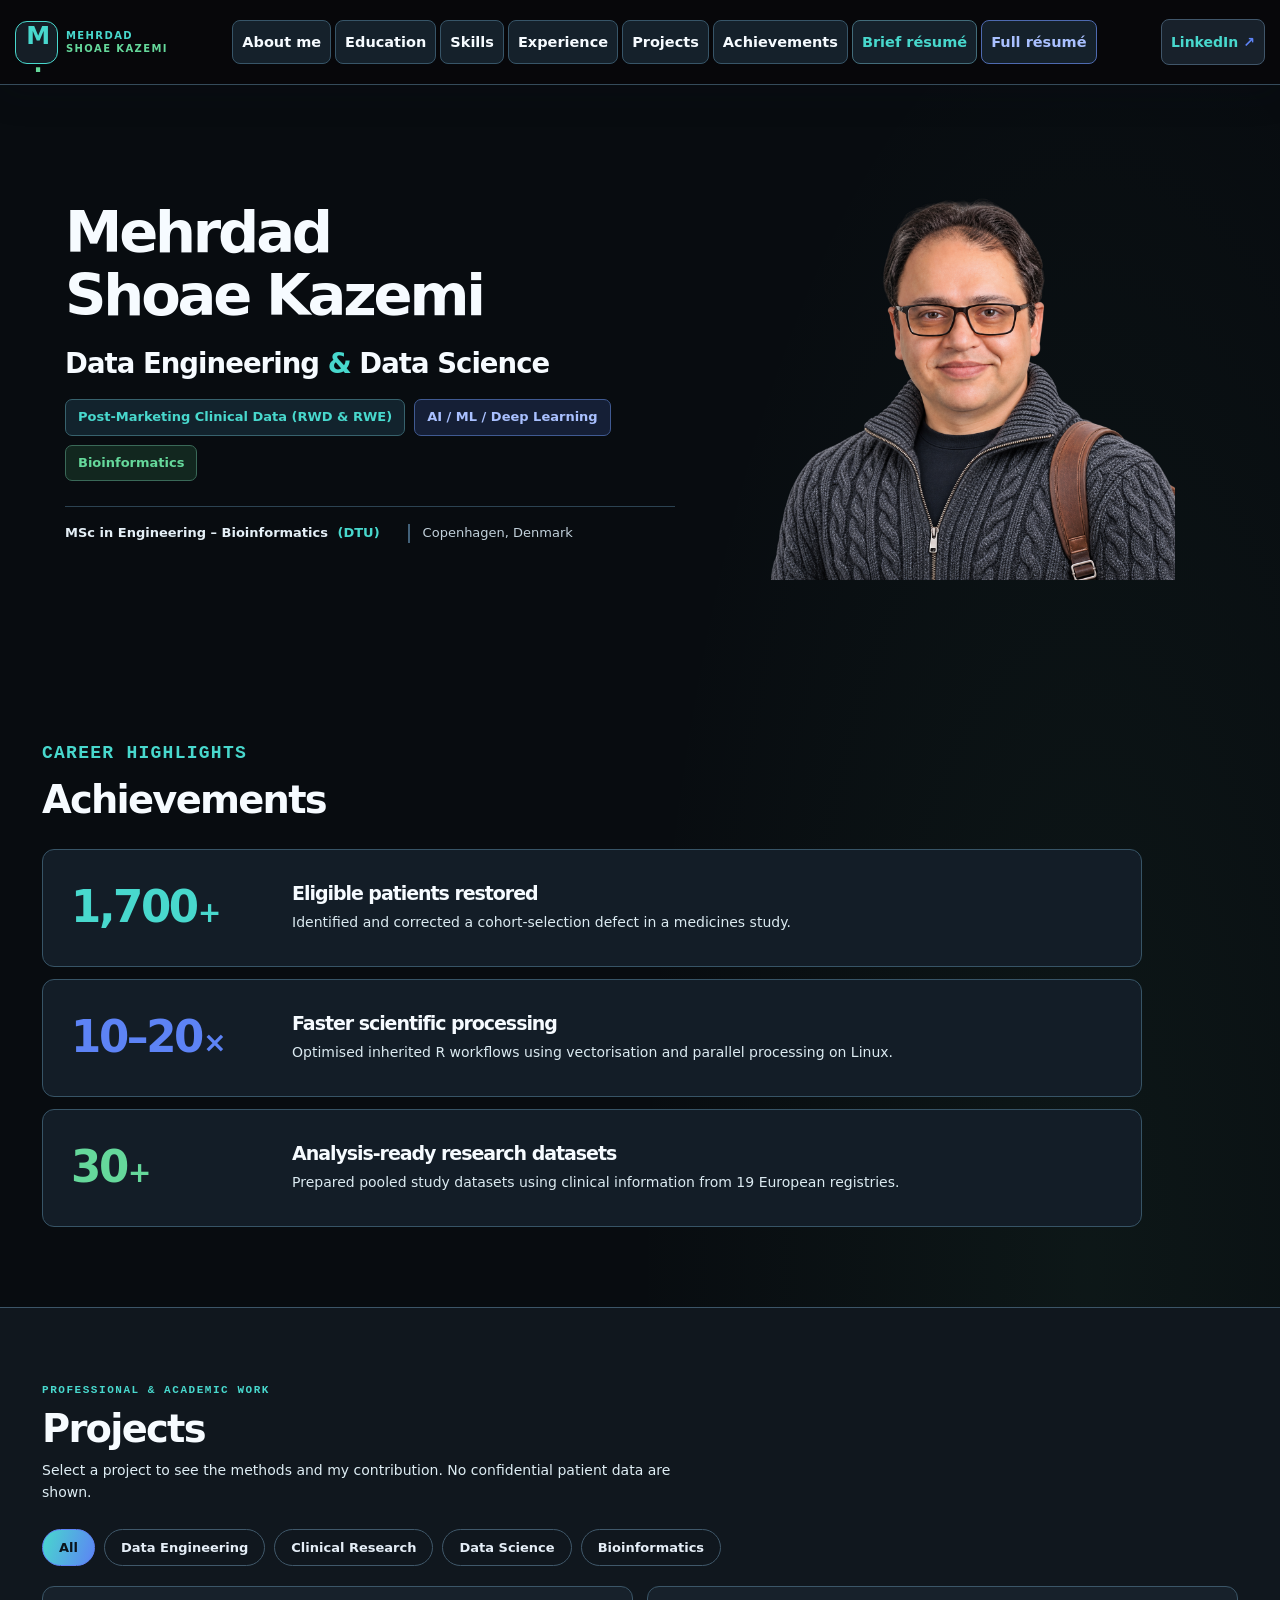
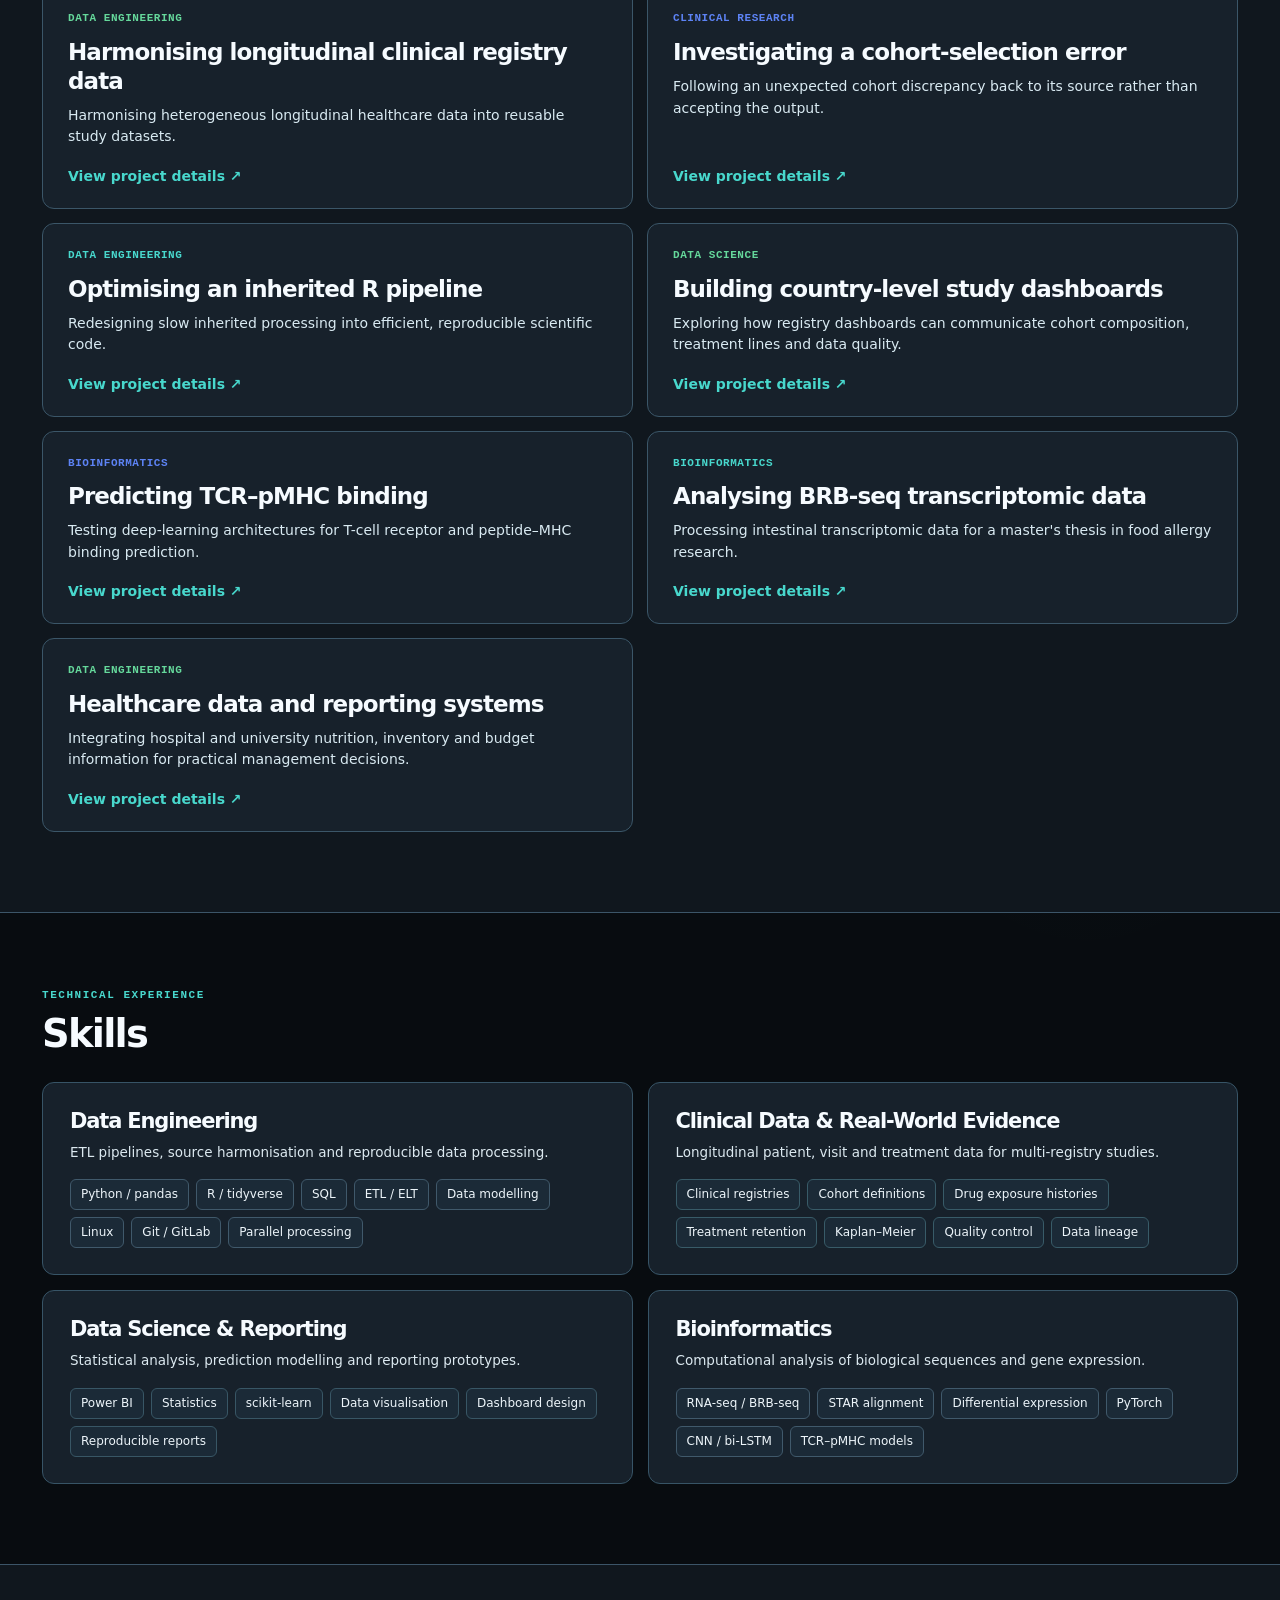
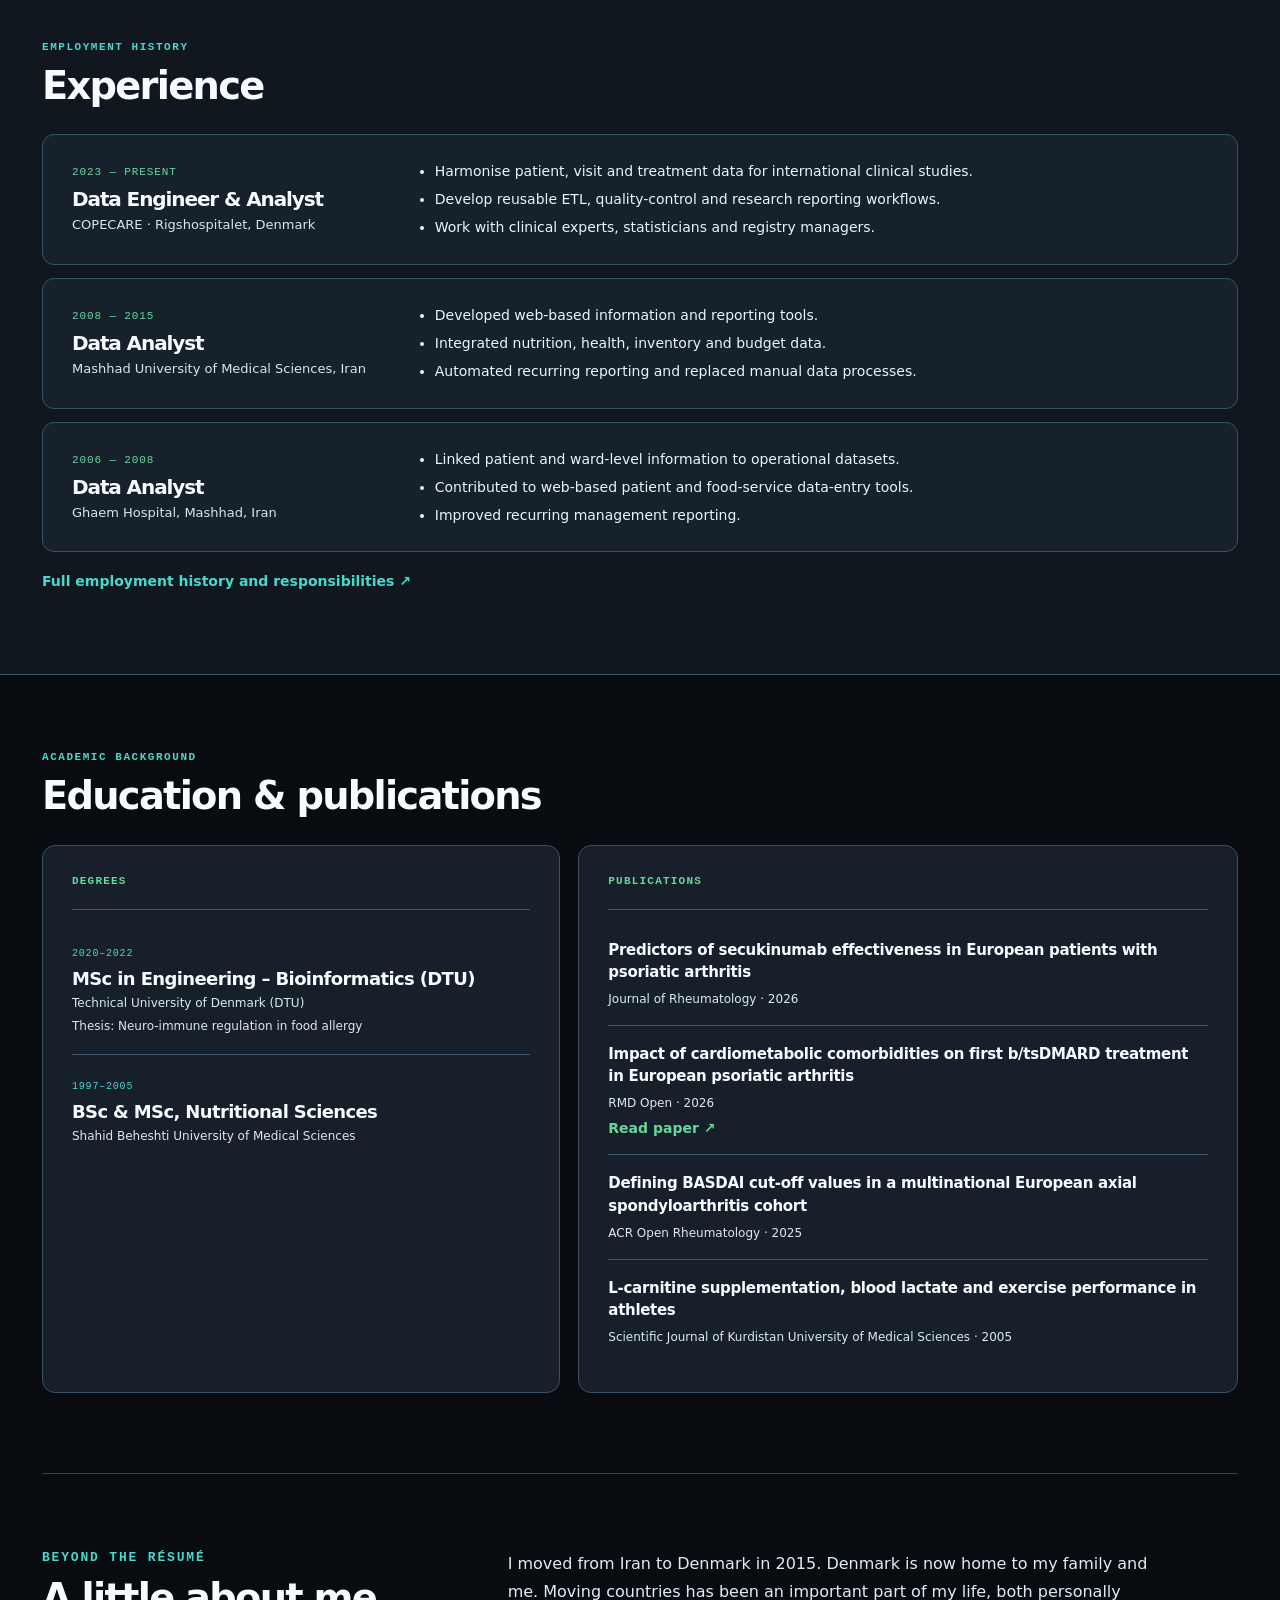
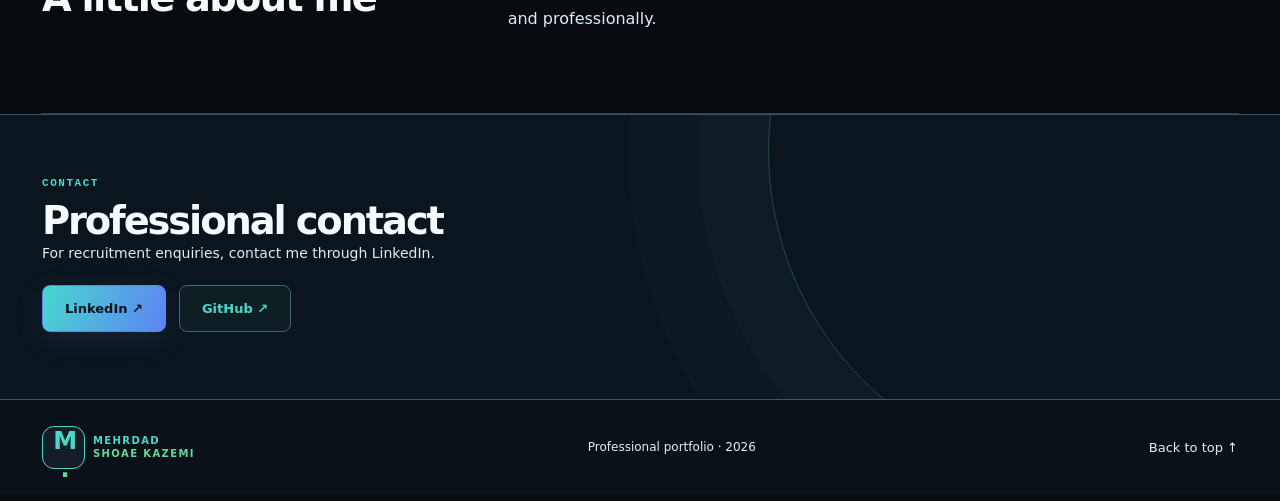
==== index.html @ 75013c73 "Force-remove legacy Denmark watermark and remaining hero background haze" ====
<!doctype html>
<html lang="en">
<head>
  <meta charset="utf-8">
  <meta name="viewport" content="width=device-width, initial-scale=1">
  <meta name="theme-color" content="#09070d">
  <meta name="description" content="Mehrdad Shoae Kazemi — Data Engineering, Data Science, Post-Marketing RWE Data Management, and AI/ML/Deep Learning. Experience, skills, and projects.">
  <meta property="og:type" content="website">
  <meta property="og:title" content="Mehrdad Shoae Kazemi | Data Engineering, Data Science & Clinical RWE">
  <meta property="og:description" content="Professional portfolio: work experience, technical skills, projects, research and publications.">
  <meta property="og:url" content="https://mehrdadsk.github.io/portfolio/">
  <meta property="og:image" content="https://mehrdadsk.github.io/portfolio/social-card.svg">
  <link rel="icon" type="image/svg+xml" href="./favicon.svg">
  <link rel="canonical" href="https://mehrdadsk.github.io/portfolio/">
  <link rel="stylesheet" href="./styles.css">
  <link rel="stylesheet" href="./hero.css">
  <link rel="stylesheet" href="./palette.css">
  <link rel="stylesheet" href="./hero-fit.css">
  <link rel="stylesheet" href="./noir-gold-orange-purple.css">
  <link rel="stylesheet" href="./recruiter-layout.css">
  <link rel="stylesheet" href="./portrait-no-frame.css?v=3">
  <!-- flag-removal-guard: override any legacy cached flag/map styles and remove hero haze. -->
  <style>
    body.recruiter-home .denmark-flag-strip,
    body.recruiter-home .flag-wave-canvas,
    body.recruiter-home .recruiter-hero .hero-grid-haze,
    body.recruiter-home .recruiter-hero .hero-copy::before,
    body.recruiter-home .recruiter-hero .hero-copy::after {
      display: none !important;
      content: none !important;
      background: none !important;
      opacity: 0 !important;
    }
    body.recruiter-home .recruiter-hero .hero-copy,
    body.recruiter-home .recruiter-hero {
      background-image: none !important;
    }
  </style>
  <title>Mehrdad Shoae Kazemi — Data Engineer & Analyst</title>
  <script src="./content.js" defer></script>
  <script src="./app.js" defer></script>
  <script src="./hero.js" defer></script>
</head>
<body class="recruiter-home">
  <a class="skip-link" href="#main">Skip to content</a>
  <div class="site-shell">
    <header class="site-header" id="top">
      <div class="header-inner">
        <a class="brand" href="#top" aria-label="Mehrdad Shoae Kazemi, home"><span class="brand-symbol" aria-hidden="true">M<span class="brand-dot">.</span></span><span class="brand-caption">MEHRDAD <span>SHOAE KAZEMI</span></span></a>
        <nav class="desktop-nav" aria-label="Main navigation">
          <a href="#about-me">About me</a><a href="#research">Education</a><a href="#expertise">Skills</a><a href="#journey">Experience</a><a href="#work">Projects</a><a href="#results">Achievements</a><a href="./cv.html">Brief résumé</a><a href="./full-resume.html">Full résumé</a>
        </nav>
        <div class="header-actions">
          <a href="https://www.linkedin.com/in/mehrdadshoaekazemi/" class="header-contact" target="_blank" rel="noopener noreferrer">LinkedIn <span aria-hidden="true">↗</span></a>
          <button class="menu-toggle icon-button" type="button" aria-expanded="false" aria-controls="mobile-menu" aria-label="Open menu"><span aria-hidden="true">☰</span></button>
        </div>
      </div>
      <nav class="mobile-nav" id="mobile-menu" hidden aria-label="Mobile navigation">
        <a href="#about-me">About me</a><a href="#research">Education</a><a href="#expertise">Skills</a><a href="#journey">Experience</a><a href="#work">Projects</a><a href="#results">Achievements</a><a href="./cv.html">Brief résumé</a><a href="./full-resume.html">Full résumé</a><a href="#contact">Contact</a>
      </nav>
    </header>

    <main id="main">
      <section class="hero section-shell hero-v2 recruiter-hero" aria-labelledby="hero-title">
        <div class="hero-copy">
          <h1 id="hero-title" class="recruiter-name">Mehrdad<br>Shoae Kazemi</h1>
          <div class="hero-profile-details hero-profile-compact">
            <p class="hero-primary-field">Data Engineering <span>&amp;</span> Data Science</p>
            <ul class="hero-focus-list" aria-label="Specialisations">
              <li>Post-Marketing Clinical Data (RWD &amp; RWE)</li>
              <li>AI / ML / Deep Learning</li>
              <li>Bioinformatics</li>
            </ul>
            <div class="hero-quick-facts">
              <p class="hero-degree">MSc in Engineering – Bioinformatics <span>(DTU)</span></p>
              <p class="hero-residence-compact">Copenhagen, Denmark</p>
            </div>
          </div>
        </div>
        <div class="hero-portrait-stage recruiter-portrait-stage" id="portrait-stage">
          <div class="portrait-display frameless-portrait" id="portrait-card">
            <img class="portrait-photo frameless-photo" id="profile-photo" src="./p2.png?rev=9fb8b7f72b2a" alt="Portrait of Mehrdad Shoae Kazemi" fetchpriority="high" decoding="async">
          </div>
        </div>
      </section>

      <section class="section-shell section-padding impact-section recruiter-results" id="results" aria-labelledby="results-title">
        <div class="section-heading">
          <div><div class="section-kicker">CAREER HIGHLIGHTS</div><h2 id="results-title">Achievements</h2></div>
        </div>
        <div class="result-list" id="impact-grid" aria-label="Selected professional achievements"></div>
      </section>

      <section class="work-zone section-padding" id="work" aria-labelledby="work-title"><div class="section-shell">
        <div class="section-heading"><div><div class="section-kicker">PROFESSIONAL & ACADEMIC WORK</div><h2 id="work-title">Projects</h2><p>Select a project to see the methods and my contribution. No confidential patient data are shown.</p></div></div>
        <div class="filters" id="project-filters" aria-label="Filter projects"></div>
        <div class="project-grid recruiter-project-grid" id="project-grid"></div>
      </div></section>

      <section class="section-shell section-padding" id="expertise" aria-labelledby="expertise-title">
        <div class="section-heading"><div><div class="section-kicker">TECHNICAL EXPERIENCE</div><h2 id="expertise-title">Skills</h2></div></div>
        <div class="recruiter-skills-grid" id="skill-cards" aria-label="Skills by field"></div>
      </section>

      <section class="journey-zone section-padding" id="journey" aria-labelledby="journey-title"><div class="section-shell">
        <div class="section-heading"><div><div class="section-kicker">EMPLOYMENT HISTORY</div><h2 id="journey-title">Experience</h2></div></div>
        <div class="recruiter-timeline" id="career-list"></div>
        <p class="recruiter-more"><a class="text-link" href="./full-resume.html">Full employment history and responsibilities ↗</a></p>
      </div></section>

      <section class="section-shell section-padding research-zone" id="research" aria-labelledby="research-title">
        <div class="section-heading"><div><div class="section-kicker">ACADEMIC BACKGROUND</div><h2 id="research-title">Education & publications</h2></div></div>
        <div class="research-layout"><div class="education-panel" id="education-panel"></div><div class="publications-panel"><div class="mini-heading">PUBLICATIONS</div><div id="publication-list"></div></div></div>
      </section>

      <section class="section-shell section-padding recruiter-about" id="about-me" aria-labelledby="about-me-title">
        <div class="recruiter-about-grid">
          <div>
            <div class="section-kicker">BEYOND THE RÉSUMÉ</div>
            <h2 id="about-me-title">A little about me</h2>
          </div>
          <div class="recruiter-about-copy">
            <p id="personal-story">I moved from Iran to Denmark in 2015. Denmark is now home to my family and me. Moving countries has been an important part of my life, both personally and professionally.</p>
          </div>
        </div>
      </section>

      <section class="contact-zone recruiter-contact" id="contact" aria-labelledby="contact-title"><div class="section-shell contact-inner">
        <div class="section-kicker">CONTACT</div>
        <h2 id="contact-title">Professional contact</h2>
        <p>For recruitment enquiries, contact me through LinkedIn.</p>
        <div class="contact-buttons" id="contact-links"></div>
      </div></section>
    </main>

    <footer class="site-footer"><div class="section-shell footer-inner">
      <a class="brand" href="#top"><span class="brand-symbol">M<span class="brand-dot">.</span></span><span class="brand-caption">MEHRDAD <span>SHOAE KAZEMI</span></span></a>
      <p>Professional portfolio · <span id="updated-year"></span></p>
      <div class="footer-links"><a href="#top">Back to top ↑</a></div>
    </div></footer>
  </div>
  <dialog id="project-dialog" class="project-dialog" aria-label="Project details"><div class="dialog-inner"><button type="button" class="dialog-close icon-button" aria-label="Close project details">×</button><div id="dialog-content"></div></div></dialog>
  <noscript><div class="no-script">Enable JavaScript to see projects, skills, career history and publications.</div></noscript>
</body>
</html>
---- styles.css ----
:root{color-scheme:dark;--bg:#090f1b;--bg2:#0e1624;--bg3:#111b29;--panel:#111c2a;--panel2:#142234;--fg:#eaf0ed;--text:#b8c6cb;--muted:#8795a2;--border:#263544;--accent:#a8ffca;--accent2:#b5b9ff;--accent-dark:#071b15;--shadow:0 20px 70px rgba(0,0,0,.27);--header-bg:rgba(9,15,27,.86)}
:root[data-theme="light"]{color-scheme:light;--bg:#f4f6f3;--bg2:#eef1ed;--bg3:#e9efeb;--panel:#fff;--panel2:#f2f6f1;--fg:#17272b;--text:#42545b;--muted:#687b83;--border:#d4dfd9;--accent:#0b8460;--accent2:#626cba;--accent-dark:#fff;--shadow:0 14px 40px rgba(30,59,55,.08);--header-bg:rgba(244,246,243,.91)}
*{box-sizing:border-box}html{scroll-behavior:smooth;scroll-padding-top:95px}body{margin:0;background:var(--bg);color:var(--fg);font-family:Inter,ui-sans-serif,system-ui,-apple-system,BlinkMacSystemFont,"Segoe UI",sans-serif;-webkit-font-smoothing:antialiased}body.dialog-open{overflow:hidden}a{color:inherit;text-decoration:none}button{font:inherit}button,a{-webkit-tap-highlight-color:transparent}button:focus-visible,a:focus-visible,[role="tab"]:focus-visible{outline:2px solid var(--accent);outline-offset:4px}::selection{background:var(--accent);color:var(--accent-dark)}p{line-height:1.7}h1,h2,h3,p{margin-top:0}h1,h2,h3{letter-spacing:-.055em}em{font-style:normal;color:var(--accent)}.section-shell{width:min(1200px,calc(100% - 84px));margin-inline:auto}.section-padding{padding-top:116px;padding-bottom:118px}.skip-link{position:fixed;left:12px;top:-80px;z-index:300;background:var(--accent);padding:12px;color:var(--accent-dark)}.skip-link:focus{top:12px}.site-header{height:78px;position:sticky;top:0;background:var(--header-bg);border-bottom:1px solid var(--border);backdrop-filter:blur(20px);z-index:90}.header-inner{height:100%;width:min(1370px,calc(100% - 84px));display:flex;align-items:center;justify-content:space-between;gap:20px;margin:auto}.brand{display:inline-flex;gap:13px;align-items:center;flex-shrink:0}.brand-symbol{display:grid;place-items:center;width:43px;height:43px;border:1px solid var(--accent);border-radius:12px;font-size:24px;font-weight:800;letter-spacing:-.14em}.brand-dot{color:var(--accent)}.brand-caption{font-size:10px;letter-spacing:.14em;font-weight:800;line-height:1.35}.brand-caption span{display:block;color:var(--muted)}.desktop-nav,.header-actions{display:flex;align-items:center;gap:28px}.desktop-nav a,.header-contact{font-size:12px;font-weight:650;color:var(--text);transition:color .2s}.desktop-nav a:hover,.header-contact:hover,.footer-links a:hover{color:var(--accent)}.header-actions{gap:17px}.header-contact{border:1px solid var(--border);padding:12px 16px;border-radius:6px;color:var(--fg)}.header-contact span{color:var(--accent);margin-left:5px}.icon-button{display:grid;place-items:center;cursor:pointer;border:1px solid var(--border);background:transparent;color:var(--fg);width:36px;height:36px;border-radius:7px}.theme-icon{font-size:20px;line-height:1}.menu-toggle{display:none}.mobile-nav{display:none}.hero{min-height:645px;display:grid;grid-template-columns:1.05fr .95fr;align-items:center;gap:40px;position:relative;padding-top:70px;padding-bottom:90px}.hero-aura{position:absolute;z-index:-1;left:32%;top:6%;width:520px;height:520px;background:radial-gradient(circle,rgba(69,164,137,.09),transparent 67%);pointer-events:none}.hero-copy{padding-top:12px}.eyebrow,.hero-mini,.section-kicker,.mini-heading,.tiny-label,.work-index{font-family:ui-monospace,SFMono-Regular,Consolas,monospace;letter-spacing:.11em;font-size:11px;font-weight:700}.eyebrow{display:inline-flex;align-items:center;gap:9px;color:var(--accent);border:1px solid rgba(130,207,166,.25);padding:8px 13px;border-radius:30px;background:rgba(100,188,150,.065)}.live-dot,.status-dot{width:7px;height:7px;border-radius:50%;display:inline-block;background:var(--accent);box-shadow:0 0 0 4px rgba(100,255,182,.1)}.hero-mini{margin-top:29px;color:var(--muted)}.hero-mini span{color:var(--accent);padding:0 8px}.hero h1{font-size:clamp(52px,5.4vw,85px);line-height:1.055;max-width:760px;margin:18px 0 22px;font-weight:740}.accent-mark{border-bottom:4px solid var(--accent);white-space:nowrap}.hero-lede{font-size:17px;color:var(--text);max-width:555px;line-height:1.85}.hero-buttons,.contact-buttons{display:flex;flex-wrap:wrap;gap:13px;margin-top:30px}.button{display:inline-flex;align-items:center;justify-content:center;gap:17px;font-size:13px;font-weight:800;border-radius:8px;padding:15px 22px;border:1px solid var(--border);transition:transform .2s,background .2s,color .2s;cursor:pointer}.button:hover{transform:translateY(-3px)}.button-primary{background:var(--accent);border-color:var(--accent);color:var(--accent-dark)}.button-ghost{background:transparent;color:var(--fg)}.button-ghost:hover{border-color:var(--accent)}.hero-footnote{display:flex;gap:9px;align-items:center;color:var(--muted);font-size:12px;margin-top:37px}.location-pin{color:var(--accent);font-size:20px}.hero-divider{height:4px;width:4px;border-radius:50%;background:var(--muted);margin:0 6px}.hero-visual{position:relative;min-height:500px;display:grid;place-items:center;isolation:isolate}.hero-visual:after{content:"";position:absolute;inset:14% 3%;background:radial-gradient(circle,rgba(140,229,189,.1),transparent 64%);filter:blur(16px);z-index:-1}#hero-canvas{position:absolute;inset:0;width:100%;height:100%;z-index:-2;opacity:.7}.visual-frame{width:min(440px,100%);height:440px;border:1px solid rgba(161,206,194,.23);background:linear-gradient(146deg,rgba(25,40,58,.86),rgba(10,19,31,.68));box-shadow:var(--shadow);border-radius:18px;padding:19px;position:relative;overflow:hidden}.visual-frame:before{content:"";position:absolute;inset:0;background-image:radial-gradient(rgba(150,193,184,.25) .85px,transparent .85px);background-size:24px 24px;opacity:.16;pointer-events:none}.visual-topline,.visual-bottom{position:relative;z-index:1;display:flex;align-items:center;justify-content:space-between;font-size:10px;letter-spacing:.13em;font-family:monospace;color:#a0b3bf}.faux-indicators{color:#8794a4;font-size:8px;letter-spacing:.3em}.visual-center{height:320px;position:relative;display:grid;place-items:center}.orbit{position:absolute;border:1px dashed rgba(161,230,205,.27);border-radius:50%;animation:spin 70s linear infinite}.orbit-outer{width:285px;height:285px}.orbit-inner{width:205px;height:205px;animation-direction:reverse;border-style:solid;border-color:rgba(166,192,255,.14)}.central-orb{position:relative;width:122px;height:122px;border-radius:50%;display:grid;place-items:center;background:radial-gradient(circle at 30% 25%,#2b665b,#153a3c 63%,#0a252b);border:1px solid rgba(170,255,209,.5);box-shadow:0 0 35px rgba(117,255,186,.13),inset 0 0 22px rgba(126,247,199,.13)}.orb-ring{position:absolute;inset:-12px;border-radius:50%;border:1px solid rgba(161,243,193,.3)}.orb-glyph{color:#c3ffe1;font-size:57px;font-weight:800;letter-spacing:-.14em}.orb-core{width:9px;height:9px;border-radius:50%;position:absolute;right:13px;top:19px;background:#c3ffe1}.node{position:absolute;display:grid;place-items:center;font-family:monospace;font-size:10px;color:#d3ffe7;width:38px;height:38px;border:1px solid #659989;border-radius:11px;background:#1b3c40;box-shadow:0 0 18px rgba(105,238,182,.14)}.node-one{top:32px;left:115px}.node-two{top:97px;right:42px}.node-three{bottom:38px;right:110px}.node-four{bottom:99px;left:38px}.orbit-label{position:absolute;color:#99b2af;font:10px monospace;letter-spacing:.12em}.label-a{top:55px;right:50px}.label-b{bottom:65px;left:49px}.label-c{bottom:25px;right:91px}.visual-bottom{border-top:1px solid rgba(170,210,203,.17);padding-top:15px;gap:10px}.visual-bottom>div{display:flex;flex-direction:column;gap:5px}.visual-bottom strong{font-size:12px;font-weight:600;color:#daf8e7;letter-spacing:0}.status-dot{width:6px;height:6px;margin-right:6px;vertical-align:middle}.visual-code{color:#9be3c1}.floating-note{position:absolute;display:flex;gap:10px;align-items:center;border:1px solid rgba(179,210,207,.2);border-radius:12px;background:#172638;color:#f2f7f7;box-shadow:0 15px 40px rgba(0,0,0,.2);padding:13px 17px;font-size:12px;font-weight:720;line-height:1.3;z-index:4}.floating-note small{font-size:10px;font-weight:450;color:#a7b9be}.top-note{top:47px;right:-10px}.bottom-note{bottom:35px;left:-20px}.note-icon,.note-spark{display:grid;place-items:center;width:34px;height:34px;background:rgba(137,242,185,.12);color:#a8ffca;border-radius:8px;font-size:22px}.visual-disclaimer{position:absolute;bottom:0;right:24px;font-size:10px;color:var(--muted)}.trust-strip{border-top:1px solid var(--border);border-bottom:1px solid var(--border);background:var(--bg2)}.trust-inner{display:flex;justify-content:space-between;gap:20px;align-items:center;padding:22px 0}.trust-inner>span{color:var(--muted);font:10px monospace;letter-spacing:.13em;white-space:nowrap}.trust-items{display:flex;flex-wrap:wrap;justify-content:flex-end;gap:22px;align-items:center;font-size:11px;font-weight:800;letter-spacing:.055em}.trust-items b{color:var(--accent);font-weight:400}.section-heading{display:flex;justify-content:space-between;gap:35px;align-items:flex-end;margin-bottom:43px}.section-heading.two-col{display:grid;grid-template-columns:1.15fr .75fr;align-items:end;gap:70px}.section-kicker{color:var(--text);margin-bottom:18px}.section-kicker span{color:var(--accent)}.section-heading h2,.contact-inner h2{font-size:clamp(39px,4.35vw,62px);line-height:1.14;letter-spacing:-.055em;margin:0}.section-heading p{max-width:515px;margin:15px 0 0;color:var(--text);font-size:15px;line-height:1.8}.section-intro{color:var(--text);font-size:16px;line-height:1.8}.section-intro p{margin:0 0 18px}.text-link{font-weight:800;font-size:13px;color:var(--accent)}.text-link span{margin-left:9px}.impact-grid{display:grid;grid-template-columns:repeat(4,1fr);gap:14px}.impact-card{border:1px solid var(--border);background:var(--panel);border-radius:12px;min-height:186px;padding:24px 23px;position:relative;transition:transform .25s,border-color .25s}.impact-card:hover{transform:translateY(-5px);border-color:var(--accent)}.impact-card .stat-label{font-size:10px;letter-spacing:.12em;color:var(--muted);font-family:monospace}.impact-card .stat-number{font-size:clamp(36px,3.5vw,50px);letter-spacing:-.07em;margin:19px 0 6px;font-weight:760}.impact-card .stat-number span{color:var(--accent)}.impact-card .stat-text{font-size:12px;color:var(--text);line-height:1.6}.impact-card .stat-icon{position:absolute;right:18px;top:20px;color:var(--accent);opacity:.7}.manifesto-panel{border:1px solid var(--border);border-radius:14px;margin-top:16px;padding:31px 35px;display:flex;gap:25px;align-items:center;background:linear-gradient(90deg,var(--panel),var(--bg2))}.manifesto-icon{width:70px;height:70px;border-radius:50%;border:1px solid var(--accent);color:var(--accent);display:grid;place-items:center;font-size:32px;flex-shrink:0}.manifesto-panel p{font-size:19px;line-height:1.5;margin:0;flex:1;font-weight:560}.manifesto-caption{font:10px monospace;color:var(--muted);letter-spacing:.1em}.work-zone{background:var(--bg2);border-top:1px solid var(--border);border-bottom:1px solid var(--border)}.work-index{align-self:flex-end;color:var(--muted);white-space:nowrap}.work-index span{font-size:27px;color:var(--accent);margin-left:12px}.filters{display:flex;flex-wrap:wrap;gap:9px;margin:18px 0 25px}.filter-button{padding:10px 16px;border-radius:30px;background:transparent;border:1px solid var(--border);color:var(--text);font-size:12px;cursor:pointer;font-weight:700;transition:all .2s}.filter-button[aria-pressed="true"],.filter-button:hover{background:var(--accent);color:var(--accent-dark);border-color:var(--accent)}.project-grid{display:grid;grid-template-columns:repeat(3,1fr);gap:17px}.project-card{border:1px solid var(--border);background:var(--panel);padding:0;border-radius:13px;text-align:left;color:var(--fg);cursor:pointer;overflow:hidden;display:flex;flex-direction:column;min-height:400px;transition:transform .25s,border-color .25s,box-shadow .25s}.project-card:hover{transform:translateY(-6px);border-color:var(--accent);box-shadow:var(--shadow)}.project-art{height:173px;position:relative;overflow:hidden;display:grid;place-items:center;background:#0f2630;border-bottom:1px solid var(--border)}.project-art:after{content:"";position:absolute;inset:0;background-image:linear-gradient(rgba(201,255,233,.05) 1px,transparent 1px),linear-gradient(90deg,rgba(201,255,233,.05) 1px,transparent 1px);background-size:24px 24px;mask-image:linear-gradient(to bottom,black,transparent)}.project-art.art-violet{background:radial-gradient(circle at 60% 30%,#31305b,#131a2c 76%)}.project-art.art-blue{background:radial-gradient(circle at 55% 35%,#164e63,#102231 76%)}.project-art.art-green{background:radial-gradient(circle at 55% 35%,#1b564d,#0e282b 76%)}.project-art.art-amber{background:radial-gradient(circle at 55% 35%,#574432,#25202a 76%)}.art-shape{position:relative;z-index:1;display:grid;place-items:center;width:119px;height:119px;border-radius:25px;border:1px solid rgba(208,249,232,.26);transform:rotate(-9deg);box-shadow:0 20px 30px rgba(0,0,0,.17),inset 0 0 28px rgba(255,255,255,.05);color:#c0ffe1;font-size:60px;font-family:monospace;font-weight:700;letter-spacing:-.09em}.art-shape span{transform:rotate(9deg)}.art-badge{position:absolute;right:16px;top:16px;color:#e1eaff;font:10px monospace;letter-spacing:.08em;z-index:2;padding:7px 9px;background:rgba(0,0,0,.23);border:1px solid rgba(220,240,232,.17);border-radius:5px}.project-body{padding:24px;display:flex;flex-direction:column;flex:1}.project-meta{font:10px monospace;letter-spacing:.12em;color:var(--accent);margin-bottom:16px}.project-title{font-size:22px;line-height:1.24;font-weight:760;letter-spacing:-.04em;margin-bottom:12px}.project-blurb{font-size:13px;color:var(--text);line-height:1.65;margin-bottom:19px;flex:1}.project-footer{display:flex;justify-content:space-between;gap:12px;align-items:center;border-top:1px solid var(--border);padding-top:16px}.project-result{color:var(--fg);font-size:11px;font-weight:760}.project-arrow{color:var(--accent);font-size:18px}.work-note{color:var(--muted);font-size:12px;margin:21px 0 0}.work-note span{color:var(--accent);margin-right:5px}.skills-explorer{display:grid;grid-template-columns:310px 1fr;border:1px solid var(--border);border-radius:16px;overflow:hidden;background:var(--panel);min-height:370px}.skills-list{border-right:1px solid var(--border);padding:20px;background:var(--bg2);display:flex;flex-direction:column;gap:9px}.skill-tab{display:flex;gap:13px;align-items:center;width:100%;text-align:left;border:1px solid transparent;color:var(--text);background:transparent;padding:17px 14px;border-radius:10px;cursor:pointer;font-size:14px;font-weight:760;transition:all .2s}.skill-tab>span{display:grid;place-items:center;width:36px;height:36px;font-size:20px;background:var(--panel);border:1px solid var(--border);border-radius:9px}.skill-tab[aria-selected="true"]{background:var(--panel);border-color:var(--border);color:var(--fg)}.skill-tab[aria-selected="true"]>span{color:var(--accent);border-color:rgba(153,252,194,.4)}.skills-detail{padding:43px 48px;display:flex;flex-direction:column}.skill-overline{font:11px monospace;color:var(--accent);letter-spacing:.11em}.skills-detail h3{font-size:33px;line-height:1.15;letter-spacing:-.05em;margin:19px 0 12px}.skills-detail p{color:var(--text);font-size:15px;max-width:650px;margin-bottom:28px}.skill-pill-list{display:flex;gap:9px;flex-wrap:wrap;margin-top:auto}.skill-pill,.tool-tag{border:1px solid var(--border);border-radius:6px;padding:9px 12px;background:var(--bg2);color:var(--text);font-size:12px}.skill-proof{font-size:13px;border-left:2px solid var(--accent);padding:10px 14px;background:var(--bg2);margin-bottom:23px;color:var(--fg)}.tool-cloud{display:flex;flex-wrap:wrap;gap:9px;margin-top:21px}.tool-tag{font:11px monospace;letter-spacing:.02em;background:transparent}.journey-zone{background:var(--bg2);border-top:1px solid var(--border);border-bottom:1px solid var(--border)}.journey-layout{display:grid;grid-template-columns:.85fr 1.15fr;gap:25px}.timeline-list{border-left:1px solid var(--border);padding-left:22px}.timeline-button{position:relative;width:100%;text-align:left;border:1px solid transparent;padding:19px 18px;margin-bottom:9px;background:transparent;border-radius:10px;cursor:pointer;color:var(--fg)}.timeline-button:before{content:"";position:absolute;left:-29px;top:30px;width:11px;height:11px;border-radius:50%;border:2px solid var(--muted);background:var(--bg2)}.timeline-button[aria-pressed="true"]{border-color:var(--border);background:var(--panel)}.timeline-button[aria-pressed="true"]:before{background:var(--accent);border-color:var(--accent);box-shadow:0 0 0 5px rgba(112,226,174,.11)}.timeline-date{font:11px monospace;color:var(--accent);letter-spacing:.08em}.timeline-title{display:block;font-weight:760;font-size:17px;margin:8px 0 4px}.timeline-sub{color:var(--muted);font-size:12px}.timeline-detail{border:1px solid var(--border);background:var(--panel);padding:36px;border-radius:13px;min-height:365px}.timeline-detail .timeline-date{display:block;margin-bottom:14px}.timeline-detail h3{font-size:31px;letter-spacing:-.05em;margin:0 0 7px}.timeline-detail .company{font-size:13px;color:var(--accent);font-weight:650;margin-bottom:25px}.timeline-detail p,.timeline-detail li{color:var(--text);font-size:14px;line-height:1.78}.timeline-detail ul{padding-left:20px}.timeline-detail li{padding-left:6px;margin-bottom:9px}.research-layout{display:grid;grid-template-columns:.88fr 1.12fr;gap:22px}.education-panel,.publications-panel{border:1px solid var(--border);border-radius:13px;background:var(--panel);padding:29px}.mini-heading{display:flex;justify-content:space-between;color:var(--accent);padding-bottom:22px;border-bottom:1px solid var(--border);margin-bottom:12px}.edu-item{padding:19px 0;border-bottom:1px solid var(--border)}.edu-item:last-child{border-bottom:0}.edu-item span{font:10px monospace;color:var(--muted);letter-spacing:.08em}.edu-item h3{font-size:18px;letter-spacing:-.035em;margin:8px 0 5px}.edu-item p{font-size:12px;color:var(--text);margin:0}.pub-item{display:grid;grid-template-columns:38px 1fr;gap:8px;padding:17px 0;border-bottom:1px solid var(--border)}.pub-item:last-child{border-bottom:0}.pub-index{color:var(--accent);font:12px monospace}.pub-item h3{font-size:15px;letter-spacing:-.02em;line-height:1.48;margin:0 0 7px}.pub-item p{font-size:12px;color:var(--muted);margin:0}.pub-item a{display:inline-block;color:var(--accent);font-size:11px;font-weight:750;margin-top:8px}.contact-zone{position:relative;overflow:hidden;background:linear-gradient(130deg,#122a2e,#0b1725 68%);border-top:1px solid var(--border)}.contact-zone:before{content:"";position:absolute;right:-140px;top:-290px;width:650px;height:650px;border-radius:50%;border:1px solid rgba(175,242,198,.12);box-shadow:0 0 0 70px rgba(110,227,178,.025),0 0 0 140px rgba(110,227,178,.023),0 0 0 210px rgba(110,227,178,.022)}.contact-inner{position:relative;padding-top:104px;padding-bottom:116px}.contact-inner h2{font-size:clamp(44px,6vw,79px)}.contact-inner p{max-width:620px;color:#b1c9c9;font-size:16px}.contact-inner .section-kicker{color:#c6dfd7}.contact-inner .contact-buttons{margin-top:28px}.contact-inner .button-ghost{color:#dceceb;border-color:#496364}.contact-inner .button-ghost:hover{border-color:#adffcc}.contact-inner em{color:#abffc9}.contact-orb{position:absolute;right:10%;top:23%;font-size:160px;color:rgba(171,255,201,.1);line-height:1}.contact-location{display:block;margin-top:39px;color:#94b8b4;font:11px monospace;letter-spacing:.08em}.site-footer{background:var(--bg);border-top:1px solid var(--border)}.footer-inner{min-height:110px;display:flex;align-items:center;justify-content:space-between;gap:24px}.footer-inner p{font-size:12px;color:var(--muted);margin:0}.footer-links{display:flex;gap:19px;flex-wrap:wrap}.footer-links a{font-size:12px;color:var(--text)}.project-dialog{background:var(--panel);color:var(--fg);border:1px solid var(--border);border-radius:17px;padding:0;max-width:min(750px,calc(100% - 28px));width:100%;max-height:min(86vh,850px);box-shadow:0 35px 110px rgba(0,0,0,.65);overscroll-behavior:contain}.project-dialog::backdrop{background:rgba(2,8,15,.82);backdrop-filter:blur(5px)}.dialog-inner{position:relative;padding:40px;max-height:86vh;overflow-y:auto}.dialog-close{position:sticky;top:0;float:right;background:var(--bg2);z-index:2;width:38px;height:38px;font-size:24px}.dialog-kicker{font:11px monospace;letter-spacing:.1em;color:var(--accent);padding-top:8px}.dialog-inner h2{font-size:clamp(29px,4.5vw,44px);line-height:1.13;clear:both;margin:18px 0 12px}.dialog-lede{font-size:16px;color:var(--text);max-width:640px}.dialog-insight{display:grid;grid-template-columns:repeat(2,1fr);gap:15px;padding:20px 0;border-block:1px solid var(--border);margin:23px 0}.dialog-insight span{display:block;color:var(--muted);font:10px monospace;margin-bottom:8px}.dialog-insight strong{font-size:14px}.dialog-section{margin-top:24px}.dialog-section h3{font-size:17px;letter-spacing:-.02em}.dialog-section p,.dialog-section li{color:var(--text);font-size:14px;line-height:1.75}.dialog-section ul{padding-left:20px}.dialog-tags{display:flex;flex-wrap:wrap;gap:9px;margin-top:25px}.dialog-tag{padding:8px 10px;font-size:11px;border:1px solid var(--border);border-radius:5px;color:var(--text)}.dialog-notice{border:1px solid var(--border);border-left:3px solid var(--accent);padding:14px;margin-top:22px;font-size:12px;color:var(--text);background:var(--bg2)}.no-script{padding:15px;background:#2a392b;color:#fff;text-align:center}
@keyframes spin{to{transform:rotate(360deg)}}@media(max-width:1120px){.desktop-nav{gap:16px}.header-inner{width:min(1200px,calc(100% - 50px))}.section-shell{width:min(1200px,calc(100% - 60px))}.hero{gap:15px}.hero h1{font-size:clamp(46px,5.1vw,74px)}.floating-note{display:none}.impact-grid{grid-template-columns:repeat(2,1fr)}.project-grid{grid-template-columns:repeat(2,1fr)}.visual-frame{width:min(400px,100%);height:410px}.manifesto-caption{display:none}}@media(max-width:820px){.site-header{height:69px}.desktop-nav{display:none}.menu-toggle{display:grid}.mobile-nav:not([hidden]){display:flex;position:absolute;top:69px;left:0;right:0;padding:20px 35px 24px;flex-direction:column;gap:18px;background:var(--bg2);border-bottom:1px solid var(--border);box-shadow:var(--shadow)}.mobile-nav a{font-size:14px;font-weight:650}.hero{grid-template-columns:1fr;padding-top:63px;padding-bottom:74px}.hero-visual{min-height:425px}.hero h1{max-width:690px}.hero-lede{max-width:600px}.visual-frame{height:385px;width:min(400px,100%)}.visual-center{height:270px}.orbit-outer{width:250px;height:250px}.orbit-inner{width:175px;height:175px}.node-one{top:16px}.node-three{bottom:16px}.label-c{bottom:8px}.trust-inner{flex-direction:column;align-items:flex-start}.trust-items{justify-content:flex-start}.section-padding{padding-top:85px;padding-bottom:90px}.section-heading.two-col{gap:20px}.section-heading{align-items:flex-start}.skills-explorer{grid-template-columns:240px 1fr}.skills-detail{padding:32px}.journey-layout{grid-template-columns:.9fr 1.1fr}.research-layout{grid-template-columns:1fr}.contact-orb{right:0}}@media(max-width:620px){.section-shell,.header-inner{width:calc(100% - 34px)}.brand-caption{font-size:9px}.header-actions{gap:9px}.header-contact{display:none}.hero{padding-top:49px;gap:24px}.hero-mini{font-size:9px}.hero-mini span{padding:0 3px}.hero h1{font-size:clamp(42px,11.4vw,63px)}.hero-lede{font-size:15px}.hero-footnote{font-size:10px}.hero-visual{min-height:375px}.visual-frame{height:360px;width:min(370px,100%)}.visual-center{height:247px}.orbit-outer{width:230px;height:230px}.orbit-inner{width:155px;height:155px}.central-orb{width:100px;height:100px}.orb-glyph{font-size:48px}.node-one{left:82px}.node-two{right:22px}.node-three{right:76px}.node-four{left:25px}.orbit-label{font-size:8px}.label-a{right:25px}.label-b{left:26px}.visual-bottom{padding-top:10px}.visual-disclaimer{bottom:-18px}.trust-inner{padding:19px 0}.trust-items{gap:10px;font-size:9px}.section-padding{padding-top:74px;padding-bottom:79px}.section-heading{flex-direction:column;gap:17px;margin-bottom:28px}.section-heading.two-col{grid-template-columns:1fr;gap:14px}.section-heading h2{font-size:clamp(36px,10vw,48px)}.section-heading p,.section-intro{font-size:14px}.impact-grid{gap:10px}.impact-card{padding:18px 15px;min-height:163px}.impact-card .stat-number{font-size:34px}.impact-card .stat-text{font-size:11px}.manifesto-panel{padding:20px;gap:15px}.manifesto-icon{width:48px;height:48px;font-size:22px}.manifesto-panel p{font-size:14px}.project-grid{grid-template-columns:1fr}.project-card{min-height:350px}.project-art{height:162px}.project-body{padding:20px}.work-index{align-self:flex-start}.skills-explorer{grid-template-columns:1fr}.skills-list{flex-direction:row;overflow-x:auto;border-right:0;border-bottom:1px solid var(--border);padding:11px}.skill-tab{min-width:165px;padding:11px 12px;font-size:12px}.skill-tab>span{width:27px;height:27px;font-size:16px;flex-shrink:0}.skills-detail{padding:25px}.skills-detail h3{font-size:28px}.journey-layout{grid-template-columns:1fr;gap:14px}.timeline-list{border-left:0;padding-left:0;display:flex;overflow-x:auto;gap:9px}.timeline-button{min-width:205px;border:1px solid var(--border);margin:0}.timeline-button:before{display:none}.timeline-detail{padding:25px;min-height:unset}.timeline-detail h3{font-size:26px}.education-panel,.publications-panel{padding:20px}.contact-inner{padding-top:80px;padding-bottom:87px}.contact-inner h2{font-size:clamp(40px,10vw,59px)}.contact-inner p{font-size:14px}.contact-orb{font-size:95px;top:14%}.footer-inner{padding:23px 0;flex-direction:column;align-items:flex-start}.dialog-inner{padding:22px}.dialog-insight{grid-template-columns:1fr}.dialog-inner h2{font-size:30px}}@media(prefers-reduced-motion:reduce){*,*:before,*:after{scroll-behavior:auto!important;animation-duration:.01ms!important;transition-duration:.01ms!important}}
---- hero.css ----
/* Portrait-first homepage redesign.
   Change portrait image URL in index.html (id="profile-photo").
   To customize motion, edit hero.js. Original components remain in styles.css. */

.hero-v2{min-height:min(830px,calc(100svh - 78px));padding-top:48px;padding-bottom:76px;display:grid;grid-template-columns:minmax(0,1.04fr) minmax(390px,.96fr);gap:5%;align-items:center;isolation:isolate;position:relative}
.hero-grid-haze{pointer-events:none;position:absolute;inset:0 calc(50% - 48vw);z-index:-2;background:radial-gradient(ellipse 48% 70% at 77% 48%,rgba(92,209,159,.085),transparent 76%),radial-gradient(ellipse 24% 40% at 23% 70%,rgba(117,130,222,.05),transparent 80%);opacity:.85}
.hero-v2 .hero-copy{z-index:3;position:relative;padding-top:0}
.hero-v2 .hero-self{font:700 12px/1.3 ui-monospace,SFMono-Regular,Consolas,monospace;letter-spacing:.13em;color:var(--muted);margin-top:42px}
.hero-v2 .hero-self span{color:var(--accent);margin-left:6px}
.hero-v2 h1{font-size:clamp(50px,5.25vw,78px);line-height:1.11;letter-spacing:-.065em;margin:20px 0 19px;font-weight:780;max-width:720px}
.hero-v2 h1 em{background:linear-gradient(120deg,#a5ffd0,#a8dfff);background-clip:text;-webkit-background-clip:text;color:transparent}
.hero-v2 h1 .hero-type{white-space:nowrap}
.hero-v2 h1 .hero-endpoint{color:var(--accent)}
.hero-v2 .hero-lede{font-size:clamp(17px,1.45vw,20px);line-height:1.67;max-width:525px;margin:0;color:var(--text)}
.hero-role-tags{display:flex;align-items:center;gap:13px;flex-wrap:wrap;font:650 10px/1.8 ui-monospace,SFMono-Regular,Consolas,monospace;letter-spacing:.07em;color:var(--muted);margin-top:24px}
.hero-role-tags i{height:4px;width:4px;background:var(--accent);border-radius:50%}
.hero-v2 .hero-buttons{margin-top:27px;gap:10px;align-items:center}
.hero-v2 .button{font-size:12px;padding:14px 17px}
.hero-v2 .button-subtle{border-color:transparent;color:var(--fg);background:transparent}
.hero-v2 .button-subtle:hover{color:var(--accent);border-color:var(--border)}
.hero-socials{display:flex;align-items:center;flex-wrap:wrap;gap:19px;margin-top:36px;font:650 12px/1.6 ui-monospace,Consolas,monospace;color:var(--muted)}
.hero-socials>a{color:var(--fg);transition:color .2s,transform .2s}
.hero-socials>a:hover{color:var(--accent);transform:translateY(-2px)}
.hero-socials>a span{font-size:13px;color:var(--accent)}
.hero-city{margin-left:auto;color:var(--muted);font:10px/1.4 ui-monospace,Consolas,monospace;letter-spacing:.04em}
.hero-portrait-stage{height:590px;min-width:0;position:relative;display:flex;align-items:center;justify-content:center;perspective:1100px;isolation:isolate}
.portrait-aura{position:absolute;inset:4%;border-radius:50%;background:radial-gradient(ellipse at 50% 48%,rgba(123,248,191,.13),rgba(46,127,127,.055) 40%,transparent 67%);filter:blur(18px);animation:portrait-pulse 6s ease-in-out infinite;z-index:-1}
.portrait-orbit{position:absolute;border-radius:50%;border:1px solid rgba(146,242,194,.16);pointer-events:none;animation:portrait-orbit-spin 35s linear infinite;z-index:-1}
.portrait-orbit-one{width:545px;height:545px;border-style:dashed}
.portrait-orbit-two{width:455px;height:455px;border-color:rgba(157,183,241,.13);animation-duration:50s;animation-direction:reverse}
.portrait-signal{width:7px;height:7px;position:absolute;border-radius:50%;background:var(--accent);box-shadow:0 0 16px rgba(128,255,195,.7);animation:portrait-blink 4s infinite}
.signal-one{left:2%;top:18%}.signal-two{right:3%;top:26%;animation-delay:1s}.signal-three{left:11%;bottom:12%;animation-delay:2s}.signal-four{right:14%;bottom:8%;animation-delay:3s}
.portrait-card{height:505px;width:min(395px,82%);position:relative;border-radius:24px;border:1px solid rgba(164,239,200,.46);background:#12242c;box-shadow:0 22px 80px rgba(0,0,0,.37),0 0 0 8px rgba(162,243,207,.035);transform:rotateX(var(--rx,0deg)) rotateY(var(--ry,0deg)) translateZ(0);transition:transform .3s ease-out,box-shadow .3s ease-out;will-change:transform;z-index:2;overflow:hidden}
.portrait-card:hover{box-shadow:0 32px 95px rgba(0,0,0,.42),0 0 0 10px rgba(162,243,207,.07)}
.portrait-photo-wrap{position:relative;height:calc(100% - 89px);overflow:hidden;background:radial-gradient(circle at 42% 32%,#507c7b,#112b34 72%);display:grid;place-items:center}
.portrait-photo-wrap:after{content:"";position:absolute;inset:0;pointer-events:none;background:linear-gradient(0deg,rgba(5,23,30,.39),transparent 33%),linear-gradient(90deg,rgba(2,20,25,.09),transparent 30%);mix-blend-mode:multiply}
.portrait-photo{height:100%;width:100%;object-fit:cover;object-position:center 34%;display:block;filter:saturate(.88) contrast(1.035);transition:transform .6s cubic-bezier(.2,.8,.2,1),filter .4s;user-select:none}
.portrait-card:hover .portrait-photo{transform:scale(1.05);filter:saturate(1) contrast(1)}
.portrait-image-wash{pointer-events:none;position:absolute;inset:0;background:linear-gradient(180deg,rgba(21,77,67,.06),rgba(0,13,20,.15));mix-blend-mode:color;opacity:.7}
.portrait-corner{position:absolute;width:29px;height:29px;border-color:#b3ffcc;z-index:3;pointer-events:none}
.corner-top{top:20px;left:20px;border-top:2px solid;border-left:2px solid}
.corner-bottom{bottom:20px;right:20px;border-bottom:2px solid;border-right:2px solid}
.portrait-caption{height:89px;display:flex;justify-content:space-between;align-items:center;padding:17px 23px;background:linear-gradient(90deg,#12292e,#152437);color:#f0fff8}
.portrait-caption>div{display:flex;flex-direction:column;gap:5px}.portrait-caption-top{font:10px ui-monospace,Consolas,monospace;letter-spacing:.13em;color:#a0e7bd}.portrait-caption strong{font-size:17px;letter-spacing:-.035em}.portrait-caption-arrow{font-size:26px;color:#b1ffd1}
.portrait-ticker{position:absolute;white-space:nowrap;font:700 10px/1.2 ui-monospace,Consolas,monospace;letter-spacing:.12em;color:var(--text);z-index:4}
.ticker-top{top:6%;right:5%;color:var(--accent)}.ticker-bottom{bottom:2.8%;left:7%}.ticker-bottom span{color:var(--accent);margin-inline:6px}
.signal-pip{display:inline-block;width:7px;height:7px;border-radius:50%;margin-right:8px;background:var(--accent);box-shadow:0 0 10px var(--accent)}
.portrait-metric{position:absolute;display:flex;gap:11px;align-items:center;background:rgba(18,34,45,.9);border:1px solid rgba(155,211,198,.31);color:#f4fbfa;backdrop-filter:blur(14px);padding:13px 17px;border-radius:13px;box-shadow:0 16px 35px rgba(0,0,0,.23);z-index:5;animation:portrait-bob 5s ease-in-out infinite;pointer-events:none}
.metric-top{right:-2%;top:23%}.metric-bottom{bottom:19%;left:1%;animation-delay:-2.5s}
.portrait-metric .metric-spark{display:grid;place-items:center;background:rgba(157,248,193,.1);border-radius:10px;width:36px;height:36px;font-size:21px;color:#b4ffcf}
.portrait-metric div{display:flex;flex-direction:column;gap:2px}.portrait-metric strong{font-size:12px}.portrait-metric small{font-size:10px;color:#adbec0}
.hero-scroll-cue{position:absolute;left:0;bottom:14px;display:inline-flex;align-items:center;gap:15px;font:10px/1 ui-monospace,Consolas,monospace;letter-spacing:.15em;color:var(--muted);transition:color .2s}
.hero-scroll-cue:hover{color:var(--accent)}.scroll-cue-line{width:32px;height:1px;background:var(--accent);transform-origin:left center;animation:portrait-line 2.9s ease-in-out infinite}
.portfolio-paths{border-top:1px solid var(--border);border-bottom:1px solid var(--border);background:var(--bg2)}
.paths-inner{display:grid;grid-template-columns:repeat(3,minmax(0,1fr));gap:0}
.path-link{display:flex;align-items:center;gap:17px;padding:27px 30px 27px 0;border-right:1px solid var(--border);transition:background .2s,padding .25s}
.path-link:nth-child(n+2){padding-left:30px}.path-link:last-child{border-right:0}
.path-link:hover{background:rgba(138,252,197,.035)}
.path-number{font:11px ui-monospace,Consolas,monospace;color:var(--accent);align-self:flex-start;margin-top:5px}
.path-link>span:nth-child(2){display:flex;flex-direction:column;gap:3px;min-width:0;flex:1}
.path-link strong{font-size:14px;font-weight:780;letter-spacing:-.015em}.path-link small{color:var(--muted);font-size:11px}
.path-arrow{font-size:20px;color:var(--accent);transition:transform .2s}.path-link:hover .path-arrow{transform:translate(3px,-3px)}
.motion-ready [data-reveal]:not(.revealed){opacity:0;transform:translateY(25px);filter:blur(2px)}
[data-reveal]{transition:opacity .7s ease,transform .7s ease,filter .7s ease}
[data-reveal].revealed{opacity:1;transform:translateY(0);filter:blur(0)}
:root[data-theme="light"] .hero-grid-haze{background:radial-gradient(ellipse 48% 70% at 77% 48%,rgba(28,146,109,.14),transparent 72%),radial-gradient(ellipse 24% 40% at 23% 70%,rgba(117,130,222,.09),transparent 80%)}
:root[data-theme="light"] .hero-v2 h1 em{background:linear-gradient(120deg,#068761,#4566b9);-webkit-background-clip:text;background-clip:text;color:transparent}
@keyframes portrait-pulse{0%,100%{opacity:.65;transform:scale(.94)}50%{opacity:1;transform:scale(1.07)}}
@keyframes portrait-orbit-spin{to{transform:rotate(360deg)}}
@keyframes portrait-blink{0%,100%{opacity:.35}50%{opacity:1}}
@keyframes portrait-bob{0%,100%{transform:translateY(0)}50%{transform:translateY(-10px)}}
@keyframes portrait-line{0%,100%{transform:scaleX(.55)}50%{transform:scaleX(1.25)}}
@media(max-width:1140px){.hero-v2{grid-template-columns:minmax(0,1fr) minmax(340px,.9fr);gap:1%}.hero-v2 h1{font-size:clamp(47px,5.3vw,67px)}.hero-portrait-stage{height:540px}.portrait-card{height:465px;width:min(355px,84%)}.portrait-orbit-one{height:475px;width:475px}.portrait-orbit-two{width:390px;height:390px}.metric-top{right:-1%;top:20%}.metric-bottom{left:-1%;bottom:17%}.hero-v2 .hero-buttons{gap:7px}.hero-v2 .button{padding:12px 12px;font-size:11px}}
@media(max-width:820px){.hero-v2{min-height:auto;display:flex;flex-direction:column;align-items:stretch;gap:20px;padding-top:58px;padding-bottom:58px}.hero-v2 .hero-copy{max-width:720px}.hero-v2 h1{font-size:clamp(50px,7.5vw,75px)}.hero-portrait-stage{height:555px;width:min(100%,650px);align-self:center}.portrait-card{width:min(390px,78%);height:480px}.portrait-orbit-one{width:480px;height:480px}.portrait-orbit-two{width:385px;height:385px}.hero-city{margin-left:0}.hero-scroll-cue{bottom:12px}.hero-v2 .hero-buttons{gap:11px}.hero-v2 .button{font-size:12px;padding:14px 18px}.paths-inner{gap:0}.path-link{padding:22px 12px}.path-link:nth-child(n+2){padding-left:15px}.path-link strong{font-size:12px}.path-link small{font-size:10px}.path-arrow{font-size:16px}.path-link{gap:9px}}
@media(max-width:600px){.hero-v2{padding-top:35px;padding-bottom:56px;gap:14px}.hero-v2 .hero-self{margin-top:30px;font-size:10px}.hero-v2 h1{font-size:clamp(43px,10.3vw,62px);letter-spacing:-.065em;margin:17px 0 15px}.hero-v2 .hero-lede{font-size:16px;line-height:1.65;max-width:490px}.hero-role-tags{margin-top:18px;gap:8px;font-size:9px}.hero-v2 .hero-buttons{margin-top:20px;gap:7px}.hero-v2 .button{padding:11px 12px;font-size:11px;gap:7px}.hero-socials{margin-top:24px;gap:13px;font-size:11px}.hero-city{width:100%;font-size:9px}.hero-portrait-stage{height:425px;width:100%}.portrait-card{width:min(290px,77%);height:362px;border-radius:19px}.portrait-photo-wrap{height:calc(100% - 68px)}.portrait-caption{height:68px;padding:10px 17px}.portrait-caption strong{font-size:13px}.portrait-caption-top{font-size:8px}.portrait-caption-arrow{font-size:20px}.portrait-orbit-one{width:375px;height:375px}.portrait-orbit-two{width:305px;height:305px}.portrait-metric{gap:7px;padding:8px 10px;border-radius:9px}.portrait-metric strong{font-size:10px}.portrait-metric small{font-size:8px}.portrait-metric .metric-spark{width:26px;height:26px;font-size:15px}.metric-top{right:0;top:17%}.metric-bottom{left:0;bottom:13%}.ticker-top{top:1%;right:0;font-size:8px}.ticker-bottom{font-size:8px;bottom:0}.hero-scroll-cue{font-size:8px;bottom:5px}.paths-inner{grid-template-columns:1fr}.path-link,.path-link:nth-child(n+2){border-right:0;border-bottom:1px solid var(--border);padding:15px 0}.path-link:last-child{border-bottom:0}.path-link strong{font-size:13px}.path-link small{font-size:11px}.path-arrow{margin-left:auto;font-size:18px}.hero-grid-haze{inset:0 -17px}.hero-v2 .eyebrow{font-size:9px}}
@media(max-width:390px){.hero-v2 h1{font-size:42px}.hero-v2 .button{font-size:10px;padding:10px 9px}.portrait-card{width:79%}.portrait-orbit-one{width:310px;height:310px}.portrait-orbit-two{width:270px;height:270px}.portrait-metric .metric-spark{display:none}}
@media(prefers-reduced-motion:reduce){.portrait-aura,.portrait-orbit,.portrait-signal,.portrait-metric,.scroll-cue-line{animation:none!important}.portrait-card,.portrait-photo{transition:none!important}.motion-ready [data-reveal]:not(.revealed){opacity:1;transform:none;filter:none}}

.portrait-fallback{position:absolute;inset:0;display:grid;place-items:center;font-size:clamp(100px,17vw,230px);letter-spacing:-.12em;font-weight:800;color:#abffce;background:radial-gradient(circle at 48% 38%,#245b50,#112733 75%)}
---- palette.css ----
/* Legacy homepage palette recolored for the dark white / turquoise / royal blue / green theme. */
:root {
  color-scheme: dark;
  --bg: #0b1118;
  --bg2: #0b1118;
  --bg3: #0b1118;
  --panel: #0b1118;
  --panel2: #17232d;
  --fg: #e6eff6;
  --text: #e6eff6;
  --muted: #65d89b;
  --border: #334b59;
  --accent: #5d83f5;     /* orange */
  --accent2: #5d83f5;    /* pink */
  --accent-dark: #0b1118;
  --orange: #5d83f5;
  --burnt: #5d83f5;      /* dark orange */
  --pink: #65d89b;
  --purple: #e6eff6;
  --plum: #334b59;
  --shadow: 0 24px 85px rgba(11,17,24,.55);
  --header-bg: rgba(11,17,24,.92);
}
body {
  background: var(--bg);
  color: var(--fg);
  background-image: radial-gradient(ellipse 60% 29% at 95% 3%,rgba(51,75,89,.055),transparent 85%);
}
::selection { background: #5d83f5; color: #0b1118; }
a:focus-visible, button:focus-visible, [role="tab"]:focus-visible {
  outline-color: var(--pink);
}
.site-header {
  background: var(--header-bg);
  border-bottom-color: #17232d;
  box-shadow: 0 8px 35px rgba(11,17,24,.20);
}
.brand-symbol {
  border-color: var(--orange);
  background: linear-gradient(145deg,rgba(93,131,245,.07),rgba(101,216,155,.04));
  color: #e6eff6;
}
.brand-dot { color: var(--pink); }
.brand-caption { color: var(--orange); }
.brand-caption span { color: var(--purple); }
.desktop-nav a, .header-contact { color: #e6eff6; }
.desktop-nav a:hover, .header-contact:hover, .footer-links a:hover {
  color: var(--orange);
}
.header-contact {
  background: linear-gradient(110deg,rgba(93,131,245,.08),rgba(101,216,155,.06));
  border-color: #334b59;
  color: #e6eff6;
}
.header-contact span { color: var(--orange); }
.mobile-nav:not([hidden]) { background: #0b1118; }
.mobile-nav a:hover { color: var(--orange); }

.hero-grid-haze {
  background:
    radial-gradient(ellipse 46% 61% at 77% 45%,rgba(101,216,155,.16),transparent 73%),
    radial-gradient(ellipse 35% 62% at 60% 57%,rgba(93,131,245,.11),transparent 78%),
    radial-gradient(ellipse 22% 38% at 20% 74%,rgba(93,131,245,.09),transparent 85%);
}
.hero-v2 .eyebrow {
  border-color: rgba(101,216,155,.38);
  background: rgba(93,131,245,.065);
  color: var(--pink);
}
.live-dot, .status-dot {
  background: var(--orange);
  box-shadow: 0 0 0 4px rgba(93,131,245,.13), 0 0 14px rgba(93,131,245,.27);
}
.hero-v2 .hero-self { color: var(--purple); }
.hero-v2 .hero-self span { color: var(--orange); }
.hero-v2 h1 { color: #e6eff6; }
.hero-v2 h1 em {
  color: transparent;
  background: linear-gradient(115deg,#5d83f5 4%,#65d89b 55%,#e6eff6 100%);
  background-clip: text;
  -webkit-background-clip: text;
}
.hero-v2 h1 .hero-type {
  color: transparent;
  background: linear-gradient(98deg,#5d83f5,#eef6fc 54%,#e6eff6);
  background-clip:text;
  -webkit-background-clip:text;
}
.hero-v2 h1 .hero-endpoint { color: var(--orange); -webkit-text-fill-color: var(--orange); }
.hero-v2 .hero-lede { color: #e6eff6; }
.hero-role-tags { color: #e6eff6; }
.hero-role-tags span:nth-of-type(1) { color: #5d83f5; }
.hero-role-tags span:nth-of-type(2) { color: #eef6fc; }
.hero-role-tags span:nth-of-type(3) { color: #e6eff6; }
.hero-role-tags i { background: var(--burnt); }
.button-primary {
  background: linear-gradient(118deg,#5d83f5,#5d83f5);
  border-color: #5d83f5;
  color: #0b1118;
  box-shadow: 0 8px 30px rgba(93,131,245,.12);
}
.button-primary:hover { background: linear-gradient(118deg,#5d83f5,#eef6fc); }
.button-ghost {
  background: rgba(238,246,252,.035);
  border-color: #334b59;
  color: #e6eff6;
}
.button-ghost:hover { border-color: #eef6fc; background: rgba(101,216,155,.085); }
.hero-v2 .button-subtle { color: #e6eff6; }
.hero-v2 .button-subtle:hover { color: #5d83f5; }
.hero-socials, .hero-city { color: #65d89b; }
.hero-socials>a { color: #e6eff6; }
.hero-socials>a:nth-of-type(1) { color: #5d83f5; }
.hero-socials>a:nth-of-type(2) { color: #eef6fc; }
.hero-socials>a:nth-of-type(3) { color: #e6eff6; }
.hero-socials>a:hover { color: #e6eff6; }
.hero-socials>a span { color: var(--orange); }
.hero-scroll-cue { color: #e6eff6; }
.scroll-cue-line { background: var(--burnt); }

/* Portrait motion elements are deliberately restrained to keep the face natural. */
.portrait-aura {
  background:
    radial-gradient(ellipse at 50% 49%,rgba(93,131,245,.16),rgba(101,216,155,.12) 43%,transparent 69%);
}
.portrait-orbit-one { border-color: rgba(93,131,245,.32); }
.portrait-orbit-two { border-color: rgba(238,246,252,.22); }
.portrait-signal {
  background: var(--pink);
  box-shadow: 0 0 17px rgba(101,216,155,.8);
}
.signal-two,.signal-four { background:var(--orange);box-shadow:0 0 15px rgba(93,131,245,.7); }
.portrait-card {
  border-color: rgba(238,246,252,.56);
  background: #111922;
  box-shadow: 0 22px 80px rgba(11,17,24,.47), 0 0 0 8px rgba(238,246,252,.038);
}
.portrait-card:hover {
  box-shadow: 0 30px 90px rgba(11,17,24,.55),0 0 0 10px rgba(238,246,252,.06);
}
.portrait-photo-wrap { background: radial-gradient(circle at 48% 29%,#334b59,#17232d 75%); }
.portrait-image-wash {
  background: linear-gradient(180deg,rgba(238,246,252,.018),rgba(11,17,24,.075));
  mix-blend-mode: normal;
}
.portrait-caption { background: linear-gradient(95deg,#17232d,#111922); }
.portrait-caption-top { color: #5d83f5; }
.portrait-caption strong { color: #e6eff6; }
.portrait-caption-arrow { color: var(--pink); }
.portrait-corner { border-color:var(--orange); }
.ticker-top { color: var(--pink); }
.ticker-bottom { color: #e6eff6; }
.ticker-bottom span { color: var(--orange); }
.signal-pip { background: var(--orange);box-shadow:0 0 10px rgba(93,131,245,.72); }
.portrait-metric {
  background: rgba(11,17,24,.94);
  border-color: rgba(238,246,252,.40);
  color: #e6eff6;
  box-shadow: 0 16px 35px rgba(11,17,24,.4);
}
.portrait-metric .metric-spark {
  background: rgba(238,246,252,.12);
  color: #e6eff6;
}
.metric-bottom .metric-spark { background:rgba(93,131,245,.12);color:var(--orange); }
.portrait-metric small { color: #e6eff6; }
.portrait-fallback { color: #e6eff6; background: radial-gradient(circle,#334b59,#0b1118 77%); }

/* Main content and visual hierarchy. */
.portfolio-paths, .work-zone, .journey-zone, .trust-strip { background: #0b1118; }
.path-link:hover { background: rgba(101,216,155,.075); }
.path-number { color: var(--orange); }
.path-link:nth-child(2) .path-number { color: var(--pink); }
.path-link:nth-child(3) .path-number { color: var(--purple); }
.path-link strong { color: #e6eff6; }
.path-link small { color: #e6eff6; }
.path-arrow { color: var(--pink); }
.path-link:nth-child(3) .path-arrow { color: var(--purple); }
.section-kicker { color: #e6eff6; }
.section-kicker span { color: var(--orange); }
.section-heading h2 { color: #e6eff6; }
.section-heading h2 em, .contact-inner h2 em {
  color: transparent;
  background:linear-gradient(100deg,#5d83f5 2%,#65d89b 53%,#e6eff6 100%);
  background-clip:text;
  -webkit-background-clip:text;
}
.section-heading p, .section-intro, .section-intro p { color: #e6eff6; }
.text-link { color: var(--orange); }
.text-link:hover { color: var(--pink); }
.impact-card {
  background: linear-gradient(145deg,#0b1118,#0b1118);
  border-color: #334b59;
}
.impact-card:hover { border-color: #5d83f5;box-shadow:0 15px 38px rgba(51,75,89,.17); }
.impact-card .stat-label { color: #e6eff6; }
.impact-card .stat-number { color: #5d83f5; }
.impact-card:nth-child(2) .stat-number { color: #eef6fc; }
.impact-card:nth-child(3) .stat-number { color: #e6eff6; }
.impact-card:nth-child(4) .stat-number { color: #5d83f5; }
.impact-card .stat-number span { color: inherit; }
.impact-card .stat-icon { color: var(--pink); }
.impact-card:nth-child(3) .stat-icon { color: var(--purple); }
.impact-card .stat-text { color: #e6eff6; }
.manifesto-panel {
  background: linear-gradient(100deg,#17232d,#0b1118);
}
.manifesto-icon { border-color: var(--pink); color: var(--orange); }
.manifesto-panel p { color: #e6eff6; }
.manifesto-caption,.work-index { color: #eef6fc; }
.work-index span { color: var(--pink); }
.filter-button { color: #e6eff6; border-color: #334b59; }
.filter-button[aria-pressed="true"],.filter-button:hover {
  background:linear-gradient(110deg,#5d83f5,#eef6fc);
  color:#0b1118;
  border-color:#eef6fc;
}
.project-card {
  background: #0b1118;
  border-color: #334b59;
}
.project-card:hover { border-color:#eef6fc;box-shadow:0 20px 55px rgba(101,216,155,.21); }
.project-meta { color: var(--orange); }
.project-card:nth-child(2n) .project-meta { color: var(--pink); }
.project-card:nth-child(3n) .project-meta { color: var(--purple); }
.project-title { color: #e6eff6; }
.project-blurb { color: #e6eff6; }
.project-result { color: #e6eff6; }
.project-arrow { color: var(--orange); }
.project-art.art-green { background:radial-gradient(circle at 55% 35%,#334b59,#17232d 79%); }
.project-art.art-violet { background:radial-gradient(circle at 60% 30%,#334b59,#17232d 78%); }
.project-art.art-blue { background:radial-gradient(circle at 55% 35%,#334b59,#17232d 76%); }
.project-art.art-amber { background:radial-gradient(circle at 55% 35%,#5d83f5,#17232d 76%); }
.project-art:after {
  background-image:linear-gradient(rgba(230,239,246,.065) 1px,transparent 1px),linear-gradient(90deg,rgba(230,239,246,.06) 1px,transparent 1px);
}
.art-shape { color: #e6eff6; border-color:rgba(230,239,246,.35); }
.art-badge { color:#e6eff6; border-color:rgba(230,239,246,.18); }
.work-note { color: #e6eff6; }
.skills-explorer { border-color:#334b59; background: #0b1118; }
.skills-list { background:#0b1118; }
.skill-tab { color:#e6eff6; }
.skill-tab>span { background:#17232d; }
.skill-tab[aria-selected="true"] { background: #17232d;border-color:#334b59;color:#e6eff6; }
.skill-tab[aria-selected="true"]>span { border-color:#eef6fc;color:#5d83f5; }
.skill-overline { color: var(--pink); }
.skills-detail h3 { color: #e6eff6; }
.skills-detail p { color: #e6eff6; }
.skill-proof { border-left-color: var(--orange);background:#17232d;color:#e6eff6; }
.skill-pill,.tool-tag { background:#0b1118;color:#e6eff6;border-color:#334b59; }
.tool-tag:nth-child(4n+1) { color:#5d83f5; }
.tool-tag:nth-child(4n+2) { color:#e6eff6; }
.tool-tag:nth-child(4n+3) { color:#e6eff6; }
.tool-tag:nth-child(4n+4) { color:#5d83f5; }
.timeline-button,.timeline-title { color: #e6eff6; }
.timeline-button[aria-pressed="true"] { background: #17232d;border-color:#334b59; }
.timeline-date { color: var(--pink); }
.timeline-button[aria-pressed="true"]:before { background:var(--orange);border-color:var(--orange);box-shadow:0 0 0 5px rgba(93,131,245,.09); }
.timeline-detail { background:#0b1118;border-color:#334b59; }
.timeline-detail h3 { color:#e6eff6; }
.timeline-detail .company { color:var(--orange); }
.timeline-detail p,.timeline-detail li { color:#e6eff6; }
.education-panel,.publications-panel { background: #0b1118;border-color:#334b59; }
.mini-heading { color:var(--purple); }
.edu-item span,.pub-index { color:var(--orange); }
.edu-item h3,.pub-item h3 { color:#e6eff6; }
.edu-item p,.pub-item p { color:#e6eff6; }
.pub-item a { color:var(--pink); }
.pub-item a:hover { color:var(--orange); }
.contact-zone {
  background:
    radial-gradient(ellipse at 87% 45%,rgba(101,216,155,.22),transparent 53%),
    radial-gradient(ellipse at 34% 78%,rgba(93,131,245,.10),transparent 64%),
    linear-gradient(123deg,#0b1118,#0b1118 76%);
  border-top-color:#334b59;
}
.contact-zone:before {
  border-color:rgba(238,246,252,.25);
  box-shadow:0 0 0 70px rgba(101,216,155,.03),0 0 0 140px rgba(93,131,245,.027),0 0 0 210px rgba(101,216,155,.025);
}
.contact-inner h2 { color:#e6eff6; }
.contact-inner p { color:#e6eff6; }
.contact-inner .section-kicker { color:#e6eff6; }
.contact-inner .button-ghost { color:#e6eff6;border-color:#65d89b; }
.contact-inner .button-ghost:hover { border-color:var(--pink); }
.contact-orb { color:rgba(101,216,155,.13); }
.contact-location { color:#e6eff6; }
.site-footer { background:#0b1118; }
.footer-inner p,.footer-links a { color:#e6eff6; }
.footer-links a:hover { color:var(--orange); }
.project-dialog { background:#0b1118;border-color:#334b59; }
.project-dialog::backdrop { background:rgba(11,17,24,.82); }
.dialog-kicker { color:var(--orange); }
.dialog-inner h2 { color:#e6eff6; }
.dialog-lede,.dialog-section p,.dialog-section li { color:#e6eff6; }
.dialog-insight strong { color:#e6eff6; }
.dialog-tag,.dialog-notice { color:#e6eff6; }
.dialog-notice { border-left-color: var(--pink);background:#17232d; }
.dialog-close { background:#17232d; }

/* Keep the site black on mobile too. */
@media (max-width: 820px) {
  .mobile-nav:not([hidden]) { background: #0b1118; }
}
@media (prefers-reduced-motion: reduce) {
  .portrait-orbit,.portrait-aura,.portrait-metric,.portrait-signal {
    animation:none!important;
  }
}
---- hero-fit.css ----
/*
  HERO LAYOUT & OVERLAP FIX — 10 November 2026
  Loaded after styles.css, hero.css and palette.css.
  Edit these dimensions if you want to change portrait size / landing-page scale.
  Color rules remain in palette.css.
*/

/* Leave comfortable whitespace between copy and the photograph. */
.hero-v2 {
  width: min(1150px, calc(100% - 72px));
  min-height: min(690px, calc(100svh - 78px));
  grid-template-columns: minmax(0, 1.14fr) minmax(0, .86fr);
  gap: clamp(25px, 3.5vw, 55px);
  padding-top: 35px;
  padding-bottom: 61px;
  align-items: center;
}
.hero-v2 .hero-copy { min-width: 0; }
.hero-v2 .hero-self { margin-top: 26px; font-size: 11px; }
.hero-v2 h1 {
  max-width: 590px;
  margin: 17px 0 16px;
  font-size: clamp(39px, 3vw, 51px);
  line-height: 1.14;
  letter-spacing: -.052em;
  overflow-wrap: normal;
}
.hero-v2 h1 .hero-first-line,
.hero-v2 h1 .hero-type { display: block; }
.hero-v2 h1 .hero-first-line {
  font-size: .9em;
  white-space: nowrap;
}
.hero-v2 h1 .hero-type {
  font-size: 1.13em;
  white-space: nowrap;
  padding-bottom: 3px;
}
.hero-v2 .hero-lede {
  max-width: 490px;
  font-size: 16px;
  line-height: 1.62;
}
.hero-role-tags {
  margin-top: 17px;
  gap: 9px;
  font-size: 9px;
}
.hero-v2 .hero-buttons {
  margin-top: 21px;
  gap: 9px;
  flex-wrap: wrap;
}
.hero-v2 .button { font-size: 11px; padding: 12px 14px; }
.hero-socials { margin-top: 23px; gap: 15px; font-size: 11px; }
.hero-city {
  width: 100%;
  margin-left: 0;
  font-size: 10px;
}
.hero-scroll-cue { bottom: 9px; }

/* Portrait is intentionally smaller, allowing the orbit artwork to remain visible. */
.hero-portrait-stage {
  width: 100%;
  max-width: 460px;
  height: 495px;
  min-height: 0;
  display: flex;
  flex-direction: column;
  justify-content: center;
  align-items: center;
  margin-inline: auto;
  padding: 26px 0 0;
  overflow: visible;
  position: relative;
}
.hero-portrait-stage .portrait-card {
  flex: 0 0 auto;
  width: min(305px, 75%);
  height: 370px;
  max-height: none;
  margin: 0;
  position: relative;
  z-index: 2;
}
.portrait-photo-wrap { min-height: 0; }
.hero-portrait-stage .portrait-orbit-one {
  width: 420px;
  height: 420px;
  left: calc(50% - 210px);
  top: 19px;
}
.hero-portrait-stage .portrait-orbit-two {
  width: 342px;
  height: 342px;
  left: calc(50% - 171px);
  top: 58px;
}
.hero-portrait-stage .portrait-aura {
  inset: 5% 2% 13%;
}
/* Small, clearly separated achievement cards, never covering the photo. */
.hero-portrait-stage .portrait-stats {
  position: relative;
  z-index: 4;
  display: flex;
  flex: 0 0 auto;
  width: min(430px, 100%);
  align-items: stretch;
  justify-content: center;
  gap: 11px;
  margin-top: 14px;
  padding: 0 5px;
}
.hero-portrait-stage .portrait-stats .portrait-metric {
  position: relative;
  top: auto;
  bottom: auto;
  right: auto;
  left: auto;
  flex: 1 1 0;
  width: 0;
  min-width: 0;
  max-width: 190px;
  padding: 10px 11px;
  gap: 9px;
  border-radius: 10px;
  transform: none;
  animation: none;
  pointer-events: none;
}
.portrait-stats .portrait-metric .metric-spark {
  width: 30px;
  height: 30px;
  flex: 0 0 30px;
  font-size: 18px;
}
.portrait-stats .portrait-metric div {
  min-width: 0;
}
.portrait-stats .portrait-metric strong {
  font-size: 11px;
  white-space: nowrap;
}
.portrait-stats .portrait-metric small {
  font-size: 9px;
  line-height: 1.35;
}
.hero-portrait-stage .ticker-top {
  top: 3px;
  left: 50%;
  right: auto;
  transform: translateX(-50%);
  text-align: center;
  font-size: 9px;
  letter-spacing: .08em;
  z-index: 4;
}
/* This was sitting behind the stats and adding crowding. */
.hero-portrait-stage .ticker-bottom {
  display: none;
}
.hero-portrait-stage .signal-one { left: 6%; top: 18%; }
.hero-portrait-stage .signal-two { right: 6%; top: 24%; }
.hero-portrait-stage .signal-three { left: 5%; bottom: 16%; }
.hero-portrait-stage .signal-four { right: 5%; bottom: 15%; }

/* Smaller laptops: keep two columns but shrink the portrait and type. */
@media (max-width: 1120px) and (min-width: 821px) {
  .hero-v2 {
    width: calc(100% - 54px);
    grid-template-columns: minmax(0, 1.1fr) minmax(0, .9fr);
    gap: 21px;
    min-height: 620px;
  }
  .hero-v2 h1 { font-size: clamp(34px, 3.35vw, 44px); }
  .hero-v2 .hero-lede { font-size: 14px; }
  .hero-v2 .hero-self { margin-top: 20px; }
  .hero-portrait-stage { height: 445px; max-width: 385px; }
  .hero-portrait-stage .portrait-card { width: min(255px, 73%); height: 325px; }
  .hero-portrait-stage .portrait-orbit-one {
    width: 345px; height: 345px;
    left: calc(50% - 172.5px); top: 17px;
  }
  .hero-portrait-stage .portrait-orbit-two {
    width: 285px; height: 285px;
    left: calc(50% - 142.5px); top: 44px;
  }
  .hero-portrait-stage .portrait-stats { gap: 7px; margin-top: 11px; }
  .hero-portrait-stage .portrait-stats .portrait-metric { padding: 9px 8px; gap: 6px; }
  .portrait-stats .portrait-metric strong { font-size: 10px; }
  .portrait-stats .portrait-metric small { font-size: 8px; }
  .hero-role-tags { gap: 7px; font-size: 8px; }
}

/* Tablets: stack the two areas cleanly; no artwork overlaps the text. */
@media (max-width: 820px) {
  .hero-v2 {
    width: calc(100% - 50px);
    min-height: 0;
    display: flex;
    flex-direction: column;
    align-items: stretch;
    gap: 12px;
    padding-top: 42px;
    padding-bottom: 56px;
  }
  .hero-v2 .hero-copy { width: 100%; }
  .hero-v2 h1 { font-size: clamp(39px, 6vw, 50px); }
  .hero-v2 h1 .hero-first-line { font-size: .89em; }
  .hero-portrait-stage {
    height: 450px;
    width: min(100%, 560px);
    max-width: 560px;
    align-self: center;
    padding-top: 24px;
  }
  .hero-portrait-stage .portrait-card { width: min(280px, 72%); height: 335px; }
  .hero-portrait-stage .portrait-orbit-one {
    width: 388px; height: 388px;
    left: calc(50% - 194px); top: 10px;
  }
  .hero-portrait-stage .portrait-orbit-two {
    width: 320px; height: 320px;
    left: calc(50% - 160px); top: 45px;
  }
  .hero-portrait-stage .portrait-stats { margin-top: 12px; }
  .hero-scroll-cue { bottom: 7px; }
}

/* Mobile: use deliberate line lengths and compact chips. */
@media (max-width: 600px) {
  .hero-v2 {
    width: calc(100% - 34px);
    padding-top: 30px;
    padding-bottom: 46px;
    gap: 7px;
  }
  .hero-v2 .hero-self { margin-top: 21px; font-size: 10px; }
  .hero-v2 h1 {
    margin: 14px 0 13px;
    font-size: clamp(33px, 8.1vw, 42px);
    line-height: 1.16;
  }
  .hero-v2 h1 .hero-first-line { font-size: .82em; }
  .hero-v2 h1 .hero-type { font-size: 1.09em; }
  .hero-v2 .hero-lede { font-size: 14px; max-width: 440px; }
  .hero-role-tags { margin-top: 14px; flex-wrap: wrap; font-size: 8px; }
  .hero-v2 .hero-buttons { margin-top: 18px; }
  .hero-v2 .button { padding: 10px 11px; font-size: 10px; }
  .hero-socials { margin-top: 20px; gap: 12px; }
  .hero-city { font-size: 9px; }
  .hero-portrait-stage {
    height: 395px;
    width: 100%;
    padding-top: 22px;
  }
  .hero-portrait-stage .portrait-card {
    height: 290px;
    width: min(230px, 68%);
    border-radius: 15px;
  }
  .hero-portrait-stage .portrait-caption { padding: 10px 13px; height: 59px; }
  .hero-portrait-stage .portrait-caption strong { font-size: 12px; }
  .hero-portrait-stage .portrait-photo-wrap { height: calc(100% - 59px); }
  .hero-portrait-stage .portrait-orbit-one {
    width: 310px; height: 310px;
    left: calc(50% - 155px); top: 13px;
  }
  .hero-portrait-stage .portrait-orbit-two {
    width: 254px; height: 254px;
    left: calc(50% - 127px); top: 40px;
  }
  .hero-portrait-stage .portrait-stats {
    gap: 6px;
    margin-top: 9px;
    padding: 0 2px;
  }
  .hero-portrait-stage .portrait-stats .portrait-metric { max-width: 168px; padding: 8px; }
  .portrait-stats .portrait-metric .metric-spark { width: 24px; height: 24px; flex-basis: 24px; font-size: 14px; }
  .portrait-stats .portrait-metric strong { font-size: 10px; }
  .portrait-stats .portrait-metric small { font-size: 8px; }
  .hero-portrait-stage .ticker-top { font-size: 7px; top: 0; }
  .hero-scroll-cue { font-size: 8px; bottom: 1px; }
}
@media (max-width: 370px) {
  .hero-v2 h1 { font-size: 32px; }
  .hero-v2 h1 .hero-first-line { font-size: .78em; }
  .hero-role-tags { font-size: 7px; }
  .hero-portrait-stage .portrait-card { width: min(218px, 69%); }
  .hero-portrait-stage .portrait-stats .portrait-metric { padding: 7px 6px; gap: 5px; }
  .portrait-stats .portrait-metric .metric-spark { display:none; }
}
---- noir-gold-orange-purple.css ----
/* NOIR · TURQUOISE · ROYAL BLUE · GREEN
   Screen palette: black canvas, white typography; exactly three accent families:
   GOLD #F5C66D (includes yellow), ORANGE #FF9654, PURPLE #B59AFF.
   Loaded after legacy palette/layout sheets. Printing keeps its original styles.
*/
@media screen {
  :root {
    color-scheme: dark;
    --bg: #080c10;
    --bg2: #10171e;
    --bg3: #131b23;
    --panel: #131b23;
    --panel2: #1b2834;
    --fg: #f6fbff;
    --text: #e5eef7;
    --muted: #b8c9d4;
    --border: #3c5568;
    --accent: #5d83f5;
    --accent2: #65d89b;
    --orange: #5d83f5; /* legacy alias: royal blue */
    --burnt: #385bc6;
    --pink: #65d89b; /* legacy alias: green */
    --purple: #65d89b; /* legacy alias: green */
    --gold: #48d8cd; /* legacy alias: turquoise */
    --accent-dark: #121c25;
    --header-bg: rgba(8,8,11,.95);
  }
  body:not(.full-resume):not(.brief-resume) {
    background: #080c10;
    background-image: radial-gradient(ellipse 43% 30% at 85% 24%,rgba(101,216,155,.055),transparent 83%);
    color: #f6fbff;
  }
  ::selection { background: #48d8cd; color: #080c10; }
  :is(a,button,[role="tab"]):focus-visible { outline-color: #48d8cd; }

  /* Header, navigation and homepage typography. */
  .site-header { background:rgba(8,8,11,.95); border-bottom-color: #354b5b; }
  .brand-symbol { border-color:#48d8cd; background:#151e26; color:#48d8cd; }
  .brand-dot, .brand-caption span { color:#65d89b; }
  .brand-caption { color:#48d8cd; }
  .desktop-nav a, .header-contact, .mobile-nav a { color:#f6fbff; }
  .desktop-nav a:hover, .header-contact:hover,.footer-links a:hover { color:#48d8cd; }
  .header-contact { color:#48d8cd; border-color:#40566a; background:#18212b; }
  .header-contact span { color:#5d83f5; }
  .mobile-nav:not([hidden]) { background:#0e1720; }

  .hero-grid-haze {
    background:radial-gradient(ellipse 50% 64% at 78% 45%,rgba(101,216,155,.115),transparent 74%),
      radial-gradient(ellipse 33% 35% at 38% 70%,rgba(93,131,245,.05),transparent 85%);
  }
  .hero-v2 .eyebrow { color:#48d8cd; border-color:rgba(72,216,205,.42);background:rgba(72,216,205,.055); }
  .hero-v2 .hero-self { color:#65d89b; }
  .hero-v2 .hero-self span { color:#48d8cd; }
  .hero-v2 h1 { color:#f6fbff; }
  .hero-v2 h1 em, .hero-v2 h1 .hero-type {
    color:transparent;
    background:linear-gradient(110deg,#48d8cd 0%,#5d83f5 51%,#65d89b 100%);
    -webkit-background-clip:text;
    background-clip:text;
  }
  .hero-v2 h1 .hero-endpoint { color:#5d83f5;-webkit-text-fill-color:#5d83f5; }
  .hero-v2 .hero-lede { color:#e5eef7; }
  .hero-role-tags { color:#f6fbff; }
  .hero-role-tags span:nth-of-type(1) { color:#48d8cd; }
  .hero-role-tags span:nth-of-type(2) { color:#5d83f5; }
  .hero-role-tags span:nth-of-type(3) { color:#65d89b; }
  .hero-role-tags i { background:#48d8cd; }
  .button-primary { background:linear-gradient(112deg,#48d8cd,#5d83f5);border-color:#5d83f5;color:#0d131b; }
  .button-primary:hover { background:linear-gradient(112deg,#83ece2,#89a4ff); }
  .button-ghost, .hero-v2 .button-subtle { color:#65d89b;border-color:#49667a;background:rgba(101,216,155,.045); }
  .button-ghost:hover, .hero-v2 .button-subtle:hover { color:#48d8cd;border-color:#65d89b;background:rgba(101,216,155,.08); }
  .hero-socials, .hero-city, .hero-scroll-cue { color:#b8c9d4; }
  .hero-socials>a:nth-of-type(1) {color:#48d8cd;}
  .hero-socials>a:nth-of-type(2) {color:#5d83f5;}
  .hero-socials>a:nth-of-type(3) {color:#65d89b;}
  .hero-socials>a span {color:#5d83f5;}
  .hero-socials>a:hover {color:#f6fbff;}
  .scroll-cue-line {background:#5d83f5;}

  /* Portrait area: preserve image size and layout. Enhance legibility. */
  .portrait-aura {background:radial-gradient(ellipse at 50% 49%,rgba(101,216,155,.16),rgba(93,131,245,.045) 47%,transparent 71%);}
  .portrait-orbit-one {border-color:rgba(72,216,205,.3);}
  .portrait-orbit-two {border-color:rgba(101,216,155,.26);}
  .portrait-signal {background:#65d89b;box-shadow:0 0 14px rgba(101,216,155,.46);}
  .signal-two,.signal-four {background:#5d83f5;box-shadow:0 0 12px rgba(93,131,245,.5);}
  .portrait-card {background:#121b25;border-color:rgba(101,216,155,.65);box-shadow:0 22px 80px rgba(0,0,0,.47),0 0 0 8px rgba(101,216,155,.035);}
  .portrait-card:hover {box-shadow:0 30px 85px rgba(0,0,0,.52),0 0 0 9px rgba(101,216,155,.05);}
  .portrait-photo-wrap {background:radial-gradient(circle at 49% 30%,#1f2f3c,#0b1219 78%);}
  .portrait-image-wash {background:linear-gradient(180deg,rgba(101,216,155,.018),rgba(0,0,0,.04));}
  .portrait-caption {background:linear-gradient(95deg,#1b2632,#121c26);}
  .portrait-caption-top {color:#48d8cd;}
  .portrait-caption strong {color:#f6fbff;}
  .portrait-caption-arrow {color:#5d83f5;}
  .portrait-corner {border-color:#48d8cd;}
  .ticker-top {color:#48d8cd;}
  .ticker-bottom {color:#f6fbff;}
  .ticker-bottom span {color:#5d83f5;}
  .signal-pip {background:#48d8cd;box-shadow:0 0 10px rgba(72,216,205,.5);}
  .portrait-metric {background:#18232e;border-color:rgba(101,216,155,.5);color:#f6fbff;}
  .portrait-metric .metric-spark {background:rgba(101,216,155,.14);color:#65d89b;}
  .metric-bottom .metric-spark {background:rgba(93,131,245,.13);color:#5d83f5;}
  .portrait-metric strong {color:#f6fbff;}
  .portrait-metric small {color:#d8e8f2;}
  .portrait-fallback {color:#48d8cd;background:#18232c;}

  /* A modest size increase on the right of the first page. */
  .hero-portrait-stage .ticker-top {font-size:11px;letter-spacing:.065em;}
  .hero-portrait-stage .portrait-caption-top {font-size:11.5px;}
  .hero-portrait-stage .portrait-caption strong {font-size:18px;line-height:1.18;letter-spacing:-.042em;}
  .hero-portrait-stage .portrait-stats .portrait-metric strong {font-size:13px;letter-spacing:-.015em;}
  .hero-portrait-stage .portrait-stats .portrait-metric small {font-size:10.5px;line-height:1.3;}
  .hero-portrait-stage .portrait-stats .portrait-metric {max-width:206px;gap:8px;}

  /* Lower sections: black panels; consistent white copy and three accents. */
  .portfolio-paths,.work-zone,.journey-zone,.trust-strip {background:#10171e;}
  .path-link:hover {background:rgba(101,216,155,.07);}
  .path-number,.path-link:nth-child(2) .path-number {color:#48d8cd;}
  .path-link:nth-child(3) .path-number {color:#65d89b;}
  .path-link strong,.section-heading h2,.project-title,
  .skills-detail h3,.timeline-title,.timeline-detail h3,
  .edu-item h3,.pub-item h3 {color:#f6fbff;}
  .path-link small,.section-heading p,.section-intro,.section-intro p,
  .project-blurb,.timeline-detail p,.timeline-detail li,
  .skills-detail p,.edu-item p,.pub-item p {color:#d5e5ef;}
  .path-arrow,.section-kicker,.impact-card .stat-icon,.skill-overline,
  .timeline-date,.pub-item a {color:#65d89b;}
  .path-link:nth-child(3) .path-arrow {color:#5d83f5;}
  .section-kicker span,.text-link,.project-meta,.project-arrow,.work-index span {color:#48d8cd;}
  .section-heading h2 em,.contact-inner h2 em {
    color:transparent;
    background:linear-gradient(106deg,#48d8cd,#5d83f5 53%,#65d89b);
    -webkit-background-clip:text;background-clip:text;
  }
  .impact-card,.project-card,.timeline-detail,.education-panel,.publications-panel,
  .skills-explorer,.manifesto-panel,.skills-list {background:#17202a;border-color:#3c5264;}
  .impact-card .stat-number,.impact-card:nth-child(4) .stat-number {color:#48d8cd;}
  .impact-card:nth-child(2) .stat-number {color:#5d83f5;}
  .impact-card:nth-child(3) .stat-number {color:#65d89b;}
  .impact-card .stat-label,.impact-card .stat-text {color:#d5e5ef;}
  .manifesto-panel p,.project-result,.work-note,.contact-inner p {color:#e5eef7;}
  .filter-button,.skill-tab,.timeline-button,.skill-pill,.tool-tag {color:#e5eef7;border-color:#40586a;}
  .filter-button[aria-pressed="true"],.filter-button:hover {background:linear-gradient(108deg,#48d8cd,#5d83f5);color:#0b141c;border-color:#5d83f5;}
  .project-card:hover,.impact-card:hover {border-color:#5d83f5;}
  .project-card:nth-child(2n) .project-meta {color:#5d83f5;}
  .project-card:nth-child(3n) .project-meta {color:#65d89b;}
  .project-art.art-green,.project-art.art-blue,.project-art.art-violet {background:radial-gradient(circle at 55% 34%,#1b3c48,#15212c 79%);}
  .project-art.art-amber {background:radial-gradient(circle at 55% 34%,#142f3d,#151e28 79%);}
  .project-art:after {background-image:linear-gradient(rgba(101,216,155,.07) 1px,transparent 1px),linear-gradient(90deg,rgba(101,216,155,.07) 1px,transparent 1px);}
  .art-shape,.art-badge {color:#48d8cd;border-color:rgba(72,216,205,.38);}
  .skill-tab[aria-selected="true"],.timeline-button[aria-pressed="true"] {background:#1a2c3a;border-color:#65d89b;color:#f6fbff;}
  .skill-tab[aria-selected="true"]>span {border-color:#5d83f5;color:#48d8cd;}
  .skill-proof {border-left-color:#5d83f5;background:#1b2d3a;color:#f6fbff;}
  .tool-tag:nth-child(4n+1) {color:#48d8cd;}
  .tool-tag:nth-child(4n+2) {color:#5d83f5;}
  .tool-tag:nth-child(4n+3) {color:#65d89b;}
  .tool-tag:nth-child(4n+4) {color:#f6fbff;}
  .timeline-button[aria-pressed="true"]:before {background:#5d83f5;border-color:#5d83f5;}
  .timeline-detail .company,.edu-item span,.pub-index {color:#48d8cd;}
  .mini-heading {color:#65d89b;}
  .contact-zone {background:radial-gradient(ellipse at 83% 40%,rgba(101,216,155,.11),transparent 58%),#0a1219;border-top-color:#395465;}
  .contact-zone:before {border-color:rgba(101,216,155,.27);box-shadow:0 0 0 70px rgba(101,216,155,.025),0 0 0 140px rgba(93,131,245,.018);}
  .contact-inner h2 {color:#f6fbff;}
  .contact-inner .button-ghost {color:#48d8cd;border-color:#436579;}
  .contact-location,.contact-orb {color:#65d89b;}

  /* The brief and detailed résumé pages use the same palette on screen. */
  body.full-resume {
    --base:#080c10;--side:#111a22;--panel:#17202a;
    --fg:#f6fbff;--text:#e5eef7;--muted:#b8c9d4;
    --green:#5d83f5;--border:#394f60;--accent-dark:#121c25;
    background:radial-gradient(ellipse 50% 24% at 90% 0%,rgba(101,216,155,.09),transparent),#080c10;
    color:#f6fbff;
  }
  body.full-resume .topbar {background:rgba(8,8,11,.95);border-bottom-color:#394f60;}
  body.full-resume .topbar-actions a {color:#65d89b;}
  body.full-resume .topbar-actions a:hover {color:#48d8cd;}
  body.full-resume .topbar-actions button {background:linear-gradient(110deg,#48d8cd,#5d83f5);border-color:#5d83f5;color:#080c10;}
  body.full-resume .back-link,body.full-resume .back-link span {color:#48d8cd;}
  body.full-resume .sidebar-photo {border-color:#65d89b;}
  body.full-resume .resume-sidebar h2,body.full-resume .resume-intro h1,
  body.full-resume .section-title h2,body.full-resume .strength-card h3,
  body.full-resume .job-detail h3,body.full-resume .skill-group h3,
  body.full-resume .project h3,body.full-resume .edu h3,body.full-resume .academic h3 {color:#f6fbff;}
  body.full-resume .resume-sidebar p,body.full-resume .intro-blurb,
  body.full-resume .summary-copy p,body.full-resume .job-body p,body.full-resume .job-body li,
  body.full-resume .project p,body.full-resume .skill-group li,body.full-resume .edu li,
  body.full-resume .academic p,body.full-resume .publication p,body.full-resume .extras li,
  body.full-resume .toolchain-row p {color:#e5eef7;}
  body.full-resume .side-label,body.full-resume .small-cap,
  body.full-resume .section-title>span,body.full-resume .toolchain summary span {color:#65d89b;}
  body.full-resume .sidebar-links a:first-child,body.full-resume .job-date,
  body.full-resume .edu .education-note,body.full-resume .resume-footer a {color:#48d8cd;}
  body.full-resume .sidebar-links a:last-child {color:#5d83f5;}
  body.full-resume .resume-nav a {color:#e5eef7;}
  body.full-resume .resume-nav a:hover,body.full-resume .resume-nav a[aria-current="true"] {color:#48d8cd;border-left-color:#65d89b;background:rgba(101,216,155,.06);}
  body.full-resume .resume-intro h1 em {background:linear-gradient(100deg,#48d8cd,#5d83f5,#65d89b);-webkit-background-clip:text;background-clip:text;color:transparent;}
  body.full-resume .metric {background:#17202a;border-color:#394f60;}
  body.full-resume .metric strong {color:#48d8cd;}
  body.full-resume .metric:nth-child(2) strong {color:#5d83f5;}
  body.full-resume .metric:nth-child(3) strong {color:#65d89b;}
  body.full-resume .metric:nth-child(4) strong {color:#48d8cd;}
  body.full-resume .metric small,body.full-resume .job-organisation,body.full-resume .resume-footer {color:#d5e5ef;}
  body.full-resume .strength-card,body.full-resume .job-detail,body.full-resume .project,
  body.full-resume .toolchain {background:#17202a;border-color:#394f60;}
  body.full-resume .job-detail summary:after,body.full-resume .edu small,
  body.full-resume .academic span,body.full-resume .publication span {color:#5d83f5;}
  body.full-resume .tag {background:#1a2732;color:#e5eef7;border-color:#425a6b;}
  body.full-resume .tag:nth-child(3n+1) {color:#48d8cd;}
  body.full-resume .tag:nth-child(3n+2) {color:#5d83f5;}
  body.full-resume .tag:nth-child(3n+3) {color:#65d89b;}
  body.full-resume .edu {border-left-color:#65d89b;}
  body.full-resume .toolchain summary {color:#e5eef7;}

  body.brief-resume {
    --accent:#5d83f5;--ink:#f6fbff;--text:#e5eef7;
    --soft:#1b2834;--line:#405669;
    background:#080c10;color:#f6fbff;
  }
  body.brief-resume .toolbar a {background:#15212a;border-color:#425a6b;color:#65d89b;}
  body.brief-resume .toolbar button {background:linear-gradient(110deg,#48d8cd,#5d83f5);border-color:#5d83f5;color:#080c10;}
  body.brief-resume .paper {background:radial-gradient(ellipse 60% 26% at 93% 1%,rgba(101,216,155,.07),transparent),#111d27;border-color:#405669;}
  body.brief-resume .headerline {border-bottom-color:#65d89b;}
  body.brief-resume .kicker {color:#48d8cd;}
  body.brief-resume .name,body.brief-resume h1,body.brief-resume h2,body.brief-resume h3 {color:#f6fbff;}
  body.brief-resume .subtitle,body.brief-resume .tagline,
  body.brief-resume p,body.brief-resume li {color:#e5eef7;}
  body.brief-resume a {color:#48d8cd;}
  body.brief-resume .chip,body.brief-resume .pill {background:#172633;border-color:#405669;color:#65d89b;}

  /* Keep the increase gentle on narrow layouts to avoid wrapping. */
  @media (max-width:1120px) and (min-width:821px) {
    .hero-portrait-stage .portrait-stats .portrait-metric strong {font-size:11.5px;}
    .hero-portrait-stage .portrait-stats .portrait-metric small {font-size:9.5px;}
    .hero-portrait-stage .ticker-top {font-size:10px;}
    .hero-portrait-stage .portrait-caption strong {font-size:17px;}
  }
  @media (max-width:600px) {
    .hero-portrait-stage .portrait-caption strong {font-size:13.5px;}
    .hero-portrait-stage .portrait-caption-top {font-size:10px;}
    .hero-portrait-stage .portrait-stats .portrait-metric strong {font-size:10.5px;}
    .hero-portrait-stage .portrait-stats .portrait-metric small {font-size:9px;}
    .hero-portrait-stage .ticker-top {font-size:8px;}
  }
}
---- recruiter-layout.css ----
/* Recruiter-first homepage. Only layout/presentation overrides;
   black/white and turquoise, royal blue, green palette remains intact. */
@media screen {
  .recruiter-home .section-padding { padding-top:76px; padding-bottom:80px; }
  .recruiter-home .section-heading {margin-bottom:26px;}
  .recruiter-home .section-heading h2 {font-size:clamp(31px,3vw,44px);line-height:1.18;letter-spacing:-.045em;color:#f6fbff;}
  .recruiter-home .section-heading p {max-width:660px;line-height:1.55;font-size:14px;color:#deedf4;margin-top:9px;}
  .recruiter-home .section-kicker {font-size:11px;letter-spacing:.14em;margin-bottom:10px;color:#48d8cd;}
  .recruiter-home .desktop-nav {gap:19px;}
  .recruiter-home .desktop-nav a {font-size:13px;}
  .recruiter-home .hero-v2.recruiter-hero {
    min-height: min(580px, calc(100svh - 78px));
    padding-top:36px;padding-bottom:42px;
    grid-template-columns:minmax(0,1.12fr) minmax(290px,.88fr);
    gap:clamp(20px,4vw,62px);
    align-items:center;
  }
  .recruiter-home .recruiter-hero .eyebrow {
    color:#48d8cd;
    font-size:14px;
    font-weight:750;
    line-height:1.45;
    letter-spacing:.035em;
    margin-bottom:21px;
  }
  .recruiter-home .recruiter-hero h1.recruiter-name {
    font-size:clamp(43px,4.5vw,64px);
    line-height:1.1;
    letter-spacing:-.055em;
    font-weight:800;
    margin:0 0 11px;
    max-width:680px;
    color:#f6fbff;
    overflow-wrap:normal;
  }
  .recruiter-home .recruiter-role {
    color:#48d8cd;font-size:clamp(19px,2vw,27px);
    line-height:1.3;font-weight:720;margin:0 0 17px;
  }
  .recruiter-home .recruiter-hero .hero-lede {
    font-size:clamp(15px,1.4vw,17px);
    line-height:1.55;
    color:#e7f0f5;max-width:530px;
    margin:0;
  }
  .recruiter-home .recruiter-hero .hero-buttons {margin-top:23px;gap:9px;}
  .recruiter-home .recruiter-hero .button {font-size:14px;padding:12px 17px;}
  .recruiter-home .recruiter-hero .hero-socials {margin-top:24px;gap:17px;font-size:14px;}
  .recruiter-home .recruiter-hero .hero-city {color:#b1c8d3;font-size:11px;}
  .recruiter-home .recruiter-portrait-stage {
    height:460px;max-width:430px;padding:12px 0 0;
  }
  .recruiter-home .recruiter-portrait-stage .recruiter-portrait-card {
    width:min(315px,78%);height:370px;
    overflow:hidden;background:#101922;
    border-color:rgba(181,154,255,.52);
  }
  .recruiter-home .recruiter-portrait-card .portrait-photo-wrap {
    width:100%;height:100%;
    background:radial-gradient(circle at 50% 34%,#1a3542,#09121a 76%);
    overflow:hidden;
  }
  .recruiter-home .recruiter-portrait-card .portrait-photo {
    width:100%;height:100%;
    object-fit:contain;
    object-position:center bottom;
    filter:none;
    transform:none;
  }
  .recruiter-home .recruiter-portrait-card:hover .portrait-photo {
    transform:none;filter:none;
  }
  .recruiter-home .recruiter-portrait-stage .portrait-orbit-one {
    width:390px;height:390px;top:22px;left:calc(50% - 195px);
  }
  .recruiter-home .recruiter-portrait-stage .portrait-orbit-two {
    width:325px;height:325px;top:54px;left:calc(50% - 162.5px);
  }

  /* One unambiguous home for numerical achievements: a list of complete results.
     No unexplained square symbols or oversized orphaned numbers. */
  .recruiter-home .result-list {display:grid;grid-template-columns:1fr;gap:12px;max-width:1100px;}
  .recruiter-home .recruiter-result {
    display:grid;grid-template-columns:minmax(165px,.24fr) minmax(0,1fr);
    align-items:center;gap:24px;padding:22px 28px;
    border:1px solid #375466;border-radius:12px;background:#131d27;
    min-height:118px;
  }
  .recruiter-home .recruiter-result-value {
    font-size:clamp(34px,3.4vw,49px);
    font-weight:790;letter-spacing:-.055em;
    line-height:1.1;color:#48d8cd;
    font-variant-numeric:tabular-nums;
  }
  .recruiter-home .recruiter-result:nth-child(2) .recruiter-result-value {color:#5d83f5;}
  .recruiter-home .recruiter-result:nth-child(3) .recruiter-result-value {color:#65d89b;}
  .recruiter-home .recruiter-result-value span {font-size:.65em;margin-left:1px;}
  .recruiter-home .recruiter-result-copy h3 {color:#f6fbff;font-size:19px;line-height:1.25;margin:0 0 6px;}
  .recruiter-home .recruiter-result-copy p {font-size:14px;line-height:1.48;color:#dbeaf1;margin:0;max-width:690px;}

  /* Project cards are textual summaries; no meaningless 19/QC/AI image tiles. */
  .recruiter-home .recruiter-project-grid {
    grid-template-columns:repeat(2,minmax(0,1fr));
    gap:14px;
  }
  .recruiter-home .recruiter-project-card {
    min-height:0;padding:24px 25px;
    display:flex;flex-direction:column;
    border:1px solid #3b5668;
    background:#17212b;
    border-radius:12px;
    box-shadow:none;
  }
  .recruiter-home .recruiter-project-card:hover {
    transform:translateY(-3px);
    border-color:#48d8cd;
    box-shadow:0 14px 35px rgba(0,0,0,.22);
  }
  .recruiter-home .recruiter-project-card .project-meta {
    display:block;font:700 11px/1.35 ui-monospace,Consolas,monospace;
    letter-spacing:.05em;color:#65d89b;margin:0 0 12px;
    text-transform:uppercase;
  }
  .recruiter-home .recruiter-project-card:nth-child(3n+2) .project-meta {color:#5d83f5;}
  .recruiter-home .recruiter-project-card:nth-child(3n+3) .project-meta {color:#48d8cd;}
  .recruiter-home .recruiter-project-card .project-title {
    font-size:clamp(19px,1.8vw,23px);line-height:1.26;
    font-weight:730;color:#f6fbff;margin:0 0 9px;
  }
  .recruiter-home .recruiter-project-card .project-blurb {
    font-size:14px;line-height:1.53;color:#d9eaf2;margin:0 0 20px;
    flex:1;
  }
  .recruiter-home .recruiter-project-link {font-size:14px;font-weight:750;color:#48d8cd;}
  .recruiter-home .filters {margin-bottom:20px;}
  .recruiter-home .filter-button {font-size:13px;}
  .recruiter-home .dialog-lede {color:#d6e8f0;}

  /* All skill categories visible at once; no extra tool cloud. */
  .recruiter-home .recruiter-skills-grid {
    display:grid;grid-template-columns:repeat(2,minmax(0,1fr));gap:15px;
  }
  .recruiter-home .recruiter-skill-card {
    border:1px solid #375466;
    border-radius:12px;background:#17212b;
    padding:26px 27px;
  }
  .recruiter-home .recruiter-skill-card h3 {font-size:21px;color:#f6fbff;margin:0 0 9px;}
  .recruiter-home .recruiter-skill-card p {font-size:13.5px;line-height:1.5;color:#dce9f0;margin:0 0 17px;}
  .recruiter-home .recruiter-skill-list {margin:0;padding:0;display:flex;flex-wrap:wrap;gap:7px;list-style:none;}
  .recruiter-home .recruiter-skill-list li {
    padding:7px 10px;border-radius:6px;border:1px solid #40596b;
    color:#edf5fa;background:#1b2a37;font-size:12px;line-height:1.25;
  }
  .recruiter-home .recruiter-skill-card:nth-child(2) .recruiter-skill-list li {border-color:#385b68;}
  .recruiter-home .recruiter-skill-card:nth-child(3) .recruiter-skill-list li {border-color:#385665;}
  /* Employment as readable rows rather than tabs hiding earlier roles. */
  .recruiter-home .recruiter-timeline {display:grid;gap:13px;}
  .recruiter-home .recruiter-career-entry {
    display:grid;grid-template-columns:minmax(220px,.39fr) minmax(0,1fr);
    gap:32px;padding:25px 29px;background:#17212b;
    border:1px solid #375466;border-radius:12px;
  }
  .recruiter-home .recruiter-career-meta h3 {color:#f6fbff;font-size:20px;margin:8px 0 4px;}
  .recruiter-home .recruiter-career-meta p {color:#d5e8ef;font-size:13px;line-height:1.5;margin:0;}
  .recruiter-home .recruiter-career-entry ul {
    margin:0;padding:0 0 0 21px;color:#ebf4f9;
    font-size:14px;line-height:1.64;
  }
  .recruiter-home .recruiter-career-entry li+li {margin-top:5px;}
  .recruiter-home .recruiter-more {font-size:13px;margin:18px 0 0;}
  .recruiter-home .recruiter-edu-note {margin-top:5px;color:#d9e8f0;}
  .recruiter-home .pub-item {grid-template-columns:1fr;}
  .recruiter-home .research-layout {gap:18px;}
  .recruiter-home .edu-item p,.recruiter-home .pub-item p {color:#daeaf1;line-height:1.5;}
  .recruiter-home .recruiter-contact {background:#0b151d;}
  .recruiter-home .recruiter-contact .contact-inner {padding-top:62px;padding-bottom:67px;}
  .recruiter-home .recruiter-contact h2 {font-size:clamp(30px,3vw,44px);color:#f6fbff;}
  .recruiter-home .recruiter-contact p {font-size:14px;line-height:1.6;color:#e1edf4;}
  .recruiter-home .recruiter-contact .contact-buttons {margin-top:20px;}
  .recruiter-home .footer-inner {min-height:95px;}

  @media (max-width:1120px) {
    .recruiter-home .desktop-nav {gap:12px;}
    .recruiter-home .desktop-nav a {font-size:11.5px;}
    .recruiter-home .recruiter-hero h1.recruiter-name {font-size:clamp(39px,4vw,54px);}
    .recruiter-home .recruiter-portrait-stage {max-width:390px;height:415px;}
    .recruiter-home .recruiter-portrait-stage .recruiter-portrait-card {width:min(280px,78%);height:330px;}
    .recruiter-home .recruiter-portrait-stage .portrait-orbit-one {width:350px;height:350px;left:calc(50% - 175px);top:19px;}
    .recruiter-home .recruiter-portrait-stage .portrait-orbit-two {width:292px;height:292px;left:calc(50% - 146px);top:48px;}
  }
  @media (max-width:820px) {
    .recruiter-home .hero-v2.recruiter-hero {min-height:0;display:flex;flex-direction:column;gap:12px;align-items:stretch;padding-top:37px;padding-bottom:35px;}
    .recruiter-home .recruiter-hero h1.recruiter-name {font-size:clamp(40px,7.5vw,57px);}
    .recruiter-home .recruiter-portrait-stage {height:355px;max-width:430px;width:100%;padding:5px 0;}
    .recruiter-home .recruiter-portrait-stage .recruiter-portrait-card {width:min(265px,74%);height:305px;}
    .recruiter-home .recruiter-portrait-stage .portrait-orbit-one {width:340px;height:340px;left:calc(50% - 170px);top:10px;}
    .recruiter-home .recruiter-portrait-stage .portrait-orbit-two {width:277px;height:277px;left:calc(50% - 138.5px);top:41px;}
    .recruiter-home .recruiter-career-entry {grid-template-columns:1fr;gap:16px;}
  }
  @media (max-width:600px) {
    .recruiter-home .section-padding {padding-top:54px;padding-bottom:56px;}
    .recruiter-home .section-heading h2 {font-size:33px;}
    .recruiter-home .hero-v2.recruiter-hero {padding-top:28px;padding-bottom:26px;}
    .recruiter-home .recruiter-hero h1.recruiter-name {font-size:clamp(38px,10vw,48px);line-height:1.12;}
    .recruiter-home .recruiter-role {font-size:19px;}
    .recruiter-home .recruiter-hero .hero-lede {font-size:15px;}
    .recruiter-home .recruiter-hero .button {font-size:13px;padding:11px 13px;}
    .recruiter-home .recruiter-hero .hero-socials {gap:12px;flex-wrap:wrap;}
    .recruiter-home .recruiter-portrait-stage {height:318px;}
    .recruiter-home .recruiter-portrait-stage .recruiter-portrait-card {width:min(232px,70%);height:270px;}
    .recruiter-home .recruiter-portrait-stage .portrait-orbit-one {width:295px;height:295px;left:calc(50% - 147.5px);top:5px;}
    .recruiter-home .recruiter-portrait-stage .portrait-orbit-two {width:242px;height:242px;left:calc(50% - 121px);top:31px;}
    .recruiter-home .recruiter-result {grid-template-columns:1fr;gap:9px;padding:21px;}
    .recruiter-home .recruiter-result-copy h3 {font-size:17px;}
    .recruiter-home .recruiter-result-copy p {font-size:13px;}
    .recruiter-home .recruiter-project-grid,.recruiter-home .recruiter-skills-grid {grid-template-columns:1fr;}
    .recruiter-home .recruiter-project-card,.recruiter-home .recruiter-skill-card {padding:22px;}
    .recruiter-home .recruiter-career-entry {padding:22px;}
    .recruiter-home .research-layout {grid-template-columns:1fr;}
    .recruiter-home .education-panel,.recruiter-home .publications-panel {padding:23px;}
  }
  @media (max-width:370px) {
    .recruiter-home .recruiter-hero h1.recruiter-name {font-size:36px;}
    .recruiter-home .recruiter-portrait-stage {height:300px;}
    .recruiter-home .recruiter-portrait-stage .portrait-orbit-one {width:276px;height:276px;left:calc(50% - 138px);}
  }
  /* Make key recruitment headings readable at a glance. */
  .recruiter-home .recruiter-results .section-kicker {
    font-size:18px;
    line-height:1.35;
    font-weight:800;
    letter-spacing:.07em;
    color:#48d8cd;
    margin-bottom:12px;
  }
  .recruiter-home .recruiter-hero .eyebrow {
    padding:9px 13px;
    max-width:100%;
    width:fit-content;
    white-space:normal;
    font-size:14px;
    line-height:1.45;
    font-weight:750;
    letter-spacing:.025em;
    color:#48d8cd;
    border-color:rgba(72,216,205,.38);
    background:rgba(72,216,205,.065);
  }
  .recruiter-home #hero-status {white-space:normal;overflow-wrap:normal;}
  /* Stronger link labels without introducing additional page sections. */
  .recruiter-home .header-contact {font-size:13px;}
  .recruiter-home .hero-socials>a {font-size:14px;}
  .recruiter-home .mobile-nav a {font-size:14px;line-height:1.5;}
  .recruiter-home .text-link,
  .recruiter-home .pub-item a {font-size:14px;}
  .recruiter-home .footer-links a {font-size:13px;}
  .recruiter-home .filter-button {font-size:13px;}
  @media (max-width:820px) {
    .recruiter-home .recruiter-hero .eyebrow {font-size:13px;padding:8px 11px;line-height:1.48;}
    .recruiter-home .recruiter-results .section-kicker {font-size:16px;}
  }
  @media (max-width:600px) {
    .recruiter-home .recruiter-hero .eyebrow {font-size:12px;letter-spacing:.015em;}
    .recruiter-home .recruiter-hero .hero-socials>a {font-size:13px;}
    .recruiter-home .recruiter-results .section-kicker {font-size:16px;}
  }

  /* Recruiters: one prominent navigation row, no duplicate hero buttons. */
  .recruiter-home .site-header {height:85px;}
  .recruiter-home .header-inner {
    width:min(1470px,calc(100% - 44px));
    gap:clamp(11px,1.2vw,20px);
  }
  .recruiter-home .desktop-nav {
    gap:6px;
    flex-wrap:nowrap;
    align-items:center;
  }
  .recruiter-home .desktop-nav a {
    display:inline-flex;
    justify-content:center;
    align-items:center;
    min-height:41px;
    padding:9px 11px;
    white-space:nowrap;
    border:1px solid #375568;
    border-radius:8px;
    background:#15212b;
    color:#f6fbff;
    font-size:14px;
    line-height:1.25;
    font-weight:720;
    letter-spacing:0;
    transition:background .18s,border-color .18s,color .18s;
  }
  .recruiter-home .desktop-nav a:hover,
  .recruiter-home .desktop-nav a:focus-visible {
    background:#1e3543;
    border-color:#48d8cd;
    color:#48d8cd;
  }
  .recruiter-home .desktop-nav a[href="./cv.html"] {
    border-color:#426c7a;
    color:#48d8cd;
  }
  .recruiter-home .desktop-nav a[href="./full-resume.html"] {
    border-color:#4e6ab0;
    color:#a9c0ff;
  }
  .recruiter-home .header-contact {
    display:inline-flex;
    min-height:41px;
    align-items:center;
    padding:9px 11px;
    border-radius:8px;
    font-size:14px;
    font-weight:730;
    white-space:nowrap;
  }
  .recruiter-home .recruiter-hero h1.recruiter-name {margin-top:0;}
  .recruiter-home .recruiter-role {
    max-width:610px;
    margin:0 0 20px;
    color:#48d8cd;
    font-size:clamp(17px,1.65vw,22px);
    font-weight:720;
    line-height:1.48;
    letter-spacing:-.012em;
  }
  .recruiter-home .recruiter-hero .hero-lede {
    color:#e7f0f5;
    max-width:555px;
    line-height:1.6;
  }
  .recruiter-home .recruiter-location {
    margin:20px 0 0;
    color:#b7cdd7;
    font-size:13px;
    font-weight:600;
  }

  /* Switch to a proper mobile menu before navigation would wrap. */
  @media (max-width:1230px) {
    .recruiter-home .site-header {height:78px;}
    .recruiter-home .desktop-nav {display:none;}
    .recruiter-home .menu-toggle {display:grid;width:42px;height:42px;}
    .recruiter-home .mobile-nav:not([hidden]) {
      display:flex;
      position:absolute;
      left:0;right:0;top:78px;
      flex-direction:column;
      align-items:stretch;
      gap:7px;
      padding:16px 24px 21px;
      background:#0f1821;
      border-bottom:1px solid #375568;
      box-shadow:0 18px 35px rgba(0,0,0,.38);
      max-height:calc(100dvh - 78px);
      overflow-y:auto;
    }
    .recruiter-home .mobile-nav:not([hidden]) a {
      display:block;
      padding:11px 13px;
      font-size:15px;
      font-weight:700;
      line-height:1.35;
      border-radius:8px;
      border:1px solid #354e61;
      background:#162530;
      color:#f6fbff;
    }
    .recruiter-home .mobile-nav:not([hidden]) a[href="./cv.html"] {color:#48d8cd;}
    .recruiter-home .mobile-nav:not([hidden]) a[href="./full-resume.html"] {color:#a9c0ff;}
  }
  @media (max-width:820px) {
    .recruiter-home .site-header {height:69px;}
    .recruiter-home .mobile-nav:not([hidden]) {
      top:69px;
      max-height:calc(100dvh - 69px);
    }
    .recruiter-home .recruiter-role {font-size:clamp(17px,3vw,21px);}
  }
  @media (max-width:620px) {
    .recruiter-home .header-inner {width:calc(100% - 34px);}
    .recruiter-home .header-contact {display:none;}
    .recruiter-home .recruiter-location {font-size:12px;}
    .recruiter-home .recruiter-role {font-size:17px;line-height:1.45;}
  }

  /* Editorial profile intro: separate expertise, education and location.
     No dot-separated tagline or redundant mini-link row. */
  .recruiter-home .hero-profile-details {
    display:flex;flex-direction:column;
    gap:21px;
    max-width:620px;
    margin-top:21px;
  }
  .recruiter-home .hero-detail-label {
    font-family:ui-monospace,Consolas,monospace;
    text-transform:uppercase;
    letter-spacing:.12em;
    font-size:11px;
    font-weight:770;
    color:#aabfcf;
    line-height:1.5;
    margin:0 0 10px;
  }
  .recruiter-home .hero-specialism-list {
    display:grid;
    gap:8px;
  }
  .recruiter-home .hero-specialism {
    margin:0;
    border-left:3px solid #48d8cd;
    padding:4px 0 4px 14px;
    font-size:clamp(16px,1.58vw,21px);
    font-weight:710;
    letter-spacing:-.024em;
    line-height:1.3;
    color:#f6fbff;
  }
  .recruiter-home .hero-specialism-clinical {border-left-color:#5d83f5;}
  .recruiter-home .hero-specialism-ai {border-left-color:#65d89b;}
  .recruiter-home .hero-connector {font-weight:400;color:#a6bece;}
  .recruiter-home .hero-credentials {
    border-top:1px solid #345063;
    padding-top:15px;
  }
  .recruiter-home .hero-credential-list {
    display:grid;
    grid-template-columns:repeat(2,minmax(0,1fr));
    gap:17px;
  }
  .recruiter-home .hero-credential-list p {
    margin:0;
    display:flex;
    flex-direction:column;
    gap:5px;
    line-height:1.35;
    min-width:0;
  }
  .recruiter-home .hero-credential-list strong {
    font-size:14px;
    line-height:1.32;
    font-weight:730;
    color:#f6fbff;
  }
  .recruiter-home .hero-credential-list span {
    color:#a8c6d5;
    line-height:1.42;
    font-size:12px;
    font-weight:450;
  }
  .recruiter-home .hero-residence {
    display:flex;
    flex-wrap:wrap;
    align-items:baseline;
    column-gap:14px;
    row-gap:4px;
    margin:0;
    border-top:1px solid #345063;
    padding-top:14px;
    color:#e5f3f8;
    font-size:13px;
    line-height:1.4;
  }
  .recruiter-home .hero-residence-label {
    color:#48d8cd;
    font-family:ui-monospace,Consolas,monospace;
    text-transform:uppercase;
    letter-spacing:.095em;
    font-weight:780;
    font-size:11px;
  }

  /* Personal background: one concise, separate section near the end. */
  .recruiter-home .recruiter-about {
    border-top:1px solid #2b4252;
    border-bottom:1px solid #2b4252;
  }
  .recruiter-home .recruiter-about-grid {
    display:grid;
    grid-template-columns:minmax(230px,.55fr) minmax(0,1fr);
    align-items:start;
    gap:clamp(30px,5vw,88px);
  }
  .recruiter-home .recruiter-about .section-kicker {
    font-size:13px;
    margin-bottom:11px;
    color:#48d8cd;
  }
  .recruiter-home .recruiter-about h2 {
    font-size:clamp(31px,3vw,44px);
    line-height:1.16;
    letter-spacing:-.045em;
    margin:0;
    color:#f6fbff;
  }
  .recruiter-home .recruiter-about-copy p {
    font-size:clamp(15px,1.25vw,17px);
    line-height:1.72;
    color:#deedf4;
    margin:0;
    max-width:640px;
  }

  /* Eight distinct header links; larger, but switch to mobile menu before wrapping. */
  .recruiter-home .desktop-nav a {
    font-size:15.5px;
    padding:10px 12px;
    min-height:46px;
    font-weight:720;
  }
  .recruiter-home .header-contact {
    font-size:15px;
    min-height:46px;
    padding:10px 12px;
  }
  @media (min-width:1231px) and (max-width:1430px) {
    .recruiter-home .header-inner {
      width:calc(100% - 30px);
      gap:10px;
    }
    .recruiter-home .desktop-nav {
      gap:4px;
    }
    .recruiter-home .desktop-nav a {
      font-size:14.5px;
      padding:9px 9px;
      min-height:44px;
    }
    .recruiter-home .header-contact {
      font-size:14px;
      padding:9px 9px;
    }
    .recruiter-home .brand {
      gap:8px;
    }
  }
  @media (max-width:1230px) {
    .recruiter-home .mobile-nav:not([hidden]) a {
      font-size:16px;
      padding:12px 14px;
    }
  }
  @media (max-width:900px) {
    .recruiter-home .hero-profile-details {margin-top:18px;gap:19px;}
    .recruiter-home .hero-specialism {font-size:18px;}
  }
  @media (max-width:620px) {
    .recruiter-home .hero-profile-details {gap:19px;margin-top:17px;}
    .recruiter-home .hero-detail-label {font-size:10.5px;}
    .recruiter-home .hero-specialism {font-size:17px;line-height:1.38;padding-left:12px;}
    .recruiter-home .hero-credential-list {grid-template-columns:1fr;gap:13px;}
    .recruiter-home .hero-credential-list strong {font-size:13.5px;}
    .recruiter-home .hero-residence {font-size:12.5px;}
    .recruiter-home .recruiter-about-grid {grid-template-columns:1fr;gap:17px;}
    .recruiter-home .recruiter-about-copy p {font-size:15px;}
  }

  /* Compact recruiter introduction: no repeated headings or lengthy qualifications. */
  .recruiter-home .hero-profile-details.hero-profile-compact {
    gap:0;
    margin-top:19px;
    max-width:610px;
  }
  .recruiter-home .hero-primary-field {
    margin:0;
    color:#f6fbff;
    font-size:clamp(21px,2.15vw,29px);
    font-weight:760;
    line-height:1.28;
    letter-spacing:-.035em;
  }
  .recruiter-home .hero-primary-field span {color:#48d8cd;}
  .recruiter-home .hero-focus-list {
    list-style:none;
    display:flex;
    flex-wrap:wrap;
    gap:9px;
    margin:17px 0 0;
    padding:0;
  }
  .recruiter-home .hero-focus-list li {
    font-size:13px;
    line-height:1.3;
    font-weight:640;
    padding:9px 12px;
    border-radius:7px;
    border:1px solid #37626d;
    background:#12232d;
    color:#48d8cd;
  }
  .recruiter-home .hero-focus-list li:nth-child(2) {
    color:#a9c0ff;
    border-color:#405a92;
    background:#151f36;
  }
  .recruiter-home .hero-focus-list li:nth-child(3) {
    color:#65d89b;
    border-color:#3a6958;
    background:#12271f;
  }
  .recruiter-home .hero-quick-facts {
    margin-top:25px;
    padding-top:17px;
    border-top:1px solid #2c4352;
    display:flex;
    flex-wrap:wrap;
    align-items:center;
    justify-content:flex-start;
    gap:10px 28px;
  }
  .recruiter-home .hero-quick-facts p {
    margin:0;
    font-size:13px;
    line-height:1.45;
    color:#c1d0da;
  }
  .recruiter-home .hero-quick-facts .hero-degree {color:#e5f0f7;font-weight:600;}
  .recruiter-home .hero-degree span {
    display:inline-block;
    margin-left:5px;
    color:#48d8cd;
    font-weight:740;
  }
  .recruiter-home .hero-residence-compact {
    padding-left:13px;
    border-left:2px solid #426179;
  }
  @media (max-width:620px) {
    .recruiter-home .hero-primary-field {font-size:23px;}
    .recruiter-home .hero-focus-list {gap:7px;margin-top:15px;}
    .recruiter-home .hero-focus-list li {font-size:12px;padding:8px 9px;}
    .recruiter-home .hero-quick-facts {margin-top:19px;padding-top:15px;gap:9px 20px;}
    .recruiter-home .hero-quick-facts p {font-size:12px;}
  }
  @media (max-width:400px) {
    .recruiter-home .hero-residence-compact {padding-left:0;border-left:0;}
  }

  /* Frameless portrait: remove card edges and blend the original photograph
     into the hero. The project already contains a traced subject mask for p2.png. */
  .recruiter-home .recruiter-portrait-stage .portrait-orbit,
  .recruiter-home .recruiter-portrait-stage .portrait-signal {
    display:none;
  }
  .recruiter-home .recruiter-portrait-stage .recruiter-portrait-card,
  .recruiter-home .recruiter-portrait-stage .recruiter-portrait-card:hover {
    width:min(385px,90%);
    height:auto;
    flex:0 0 auto;
    border:0;
    border-radius:0;
    outline:0;
    box-shadow:none;
    background:transparent;
    overflow:visible;
  }
  .recruiter-home .recruiter-portrait-card .portrait-photo-wrap {
    width:100%;
    height:auto;
    min-height:0;
    overflow:visible;
    background:transparent;
    border:0;
    border-radius:0;
    box-shadow:none;
    display:block;
  }
  .recruiter-home .recruiter-portrait-card .portrait-photo-wrap::after {
    content:none;
    display:none;
  }
  .recruiter-home .recruiter-portrait-card .portrait-photo,
  .recruiter-home .recruiter-portrait-card:hover .portrait-photo {
    width:100%;
    height:auto;
    display:block;
    object-fit:contain;
    object-position:center;
    background:transparent;
    border:0;
    border-radius:0;
    box-shadow:none;
    -webkit-mask-image:url("./portrait-integrated-mask.svg");
    mask-image:url("./portrait-integrated-mask.svg");
    -webkit-mask-repeat:no-repeat;
    mask-repeat:no-repeat;
    -webkit-mask-size:100% 100%;
    mask-size:100% 100%;
    -webkit-mask-position:center;
    mask-position:center;
    filter:none;
    transform:none;
  }
  @media (max-width:1120px) {
    .recruiter-home .recruiter-portrait-stage .recruiter-portrait-card,
    .recruiter-home .recruiter-portrait-stage .recruiter-portrait-card:hover {
      width:min(340px,86%);
      height:auto;
    }
  }
  @media (max-width:820px) {
    .recruiter-home .recruiter-portrait-stage .recruiter-portrait-card,
    .recruiter-home .recruiter-portrait-stage .recruiter-portrait-card:hover {
      width:min(325px,83%);
      height:auto;
    }
  }
  @media (max-width:600px) {
    .recruiter-home .recruiter-portrait-stage .recruiter-portrait-card,
    .recruiter-home .recruiter-portrait-stage .recruiter-portrait-card:hover {
      width:min(270px,78%);
      height:auto;
    }
  }

}
---- portrait-no-frame.css ----
/* Frame-free hero portrait, 11 November 2026.
   Use the full original transparent PNG, with no extra image mask or frame.
   Loads after the main homepage layout, and is kept separate to avoid stale CSS.
*/
@media screen {
  .recruiter-home #portrait-stage {
    background: transparent;
    isolation: isolate;
  }
  .recruiter-home #portrait-stage .frameless-portrait,
  .recruiter-home #portrait-stage .frameless-portrait:hover {
    display: block;
    position: relative;
    z-index: 2;
    flex: 0 0 auto;
    width: min(420px, 94%);
    height: auto;
    min-height: 0;
    max-width: none;
    margin: 0 auto;
    padding: 0;
    background: transparent !important;
    border: 0 !important;
    outline: 0 !important;
    border-radius: 0 !important;
    box-shadow: none !important;
    overflow: visible;
    line-height: 0;
    transform: none;
    transition: none;
  }
  .recruiter-home #portrait-stage .frameless-photo,
  .recruiter-home #portrait-stage .frameless-portrait:hover .frameless-photo {
    position: relative;
    display: block;
    width: 100%;
    height: auto;
    max-width: 100%;
    padding: 0;
    margin: 0;
    border: 0 !important;
    outline: 0 !important;
    border-radius: 0 !important;
    box-shadow: none !important;
    background: transparent !important;
    object-fit: contain;
    object-position: center;
    filter: none !important;
    transform: none !important;
    transition: none;
    /* The original p2.png already has a transparent alpha channel.
       Do not mask it: a mask traced for another portrait cuts this photo. */
    -webkit-mask-image: none !important;
    mask-image: none !important;
    clip-path: none !important;
  }
  .recruiter-home #portrait-stage .portrait-orbit,
  .recruiter-home #portrait-stage .portrait-aura,
  .recruiter-home #portrait-stage .portrait-signal {
    display: none !important;
  }
  @media (max-width: 1120px) {
    .recruiter-home #portrait-stage .frameless-portrait {width: min(370px, 90%);}
  }
  @media (max-width: 820px) {
    .recruiter-home #portrait-stage .frameless-portrait {width: min(345px, 85%);}
  }
  @media (max-width: 600px) {
    .recruiter-home #portrait-stage .frameless-portrait {width: min(290px, 80%);}
  }
}
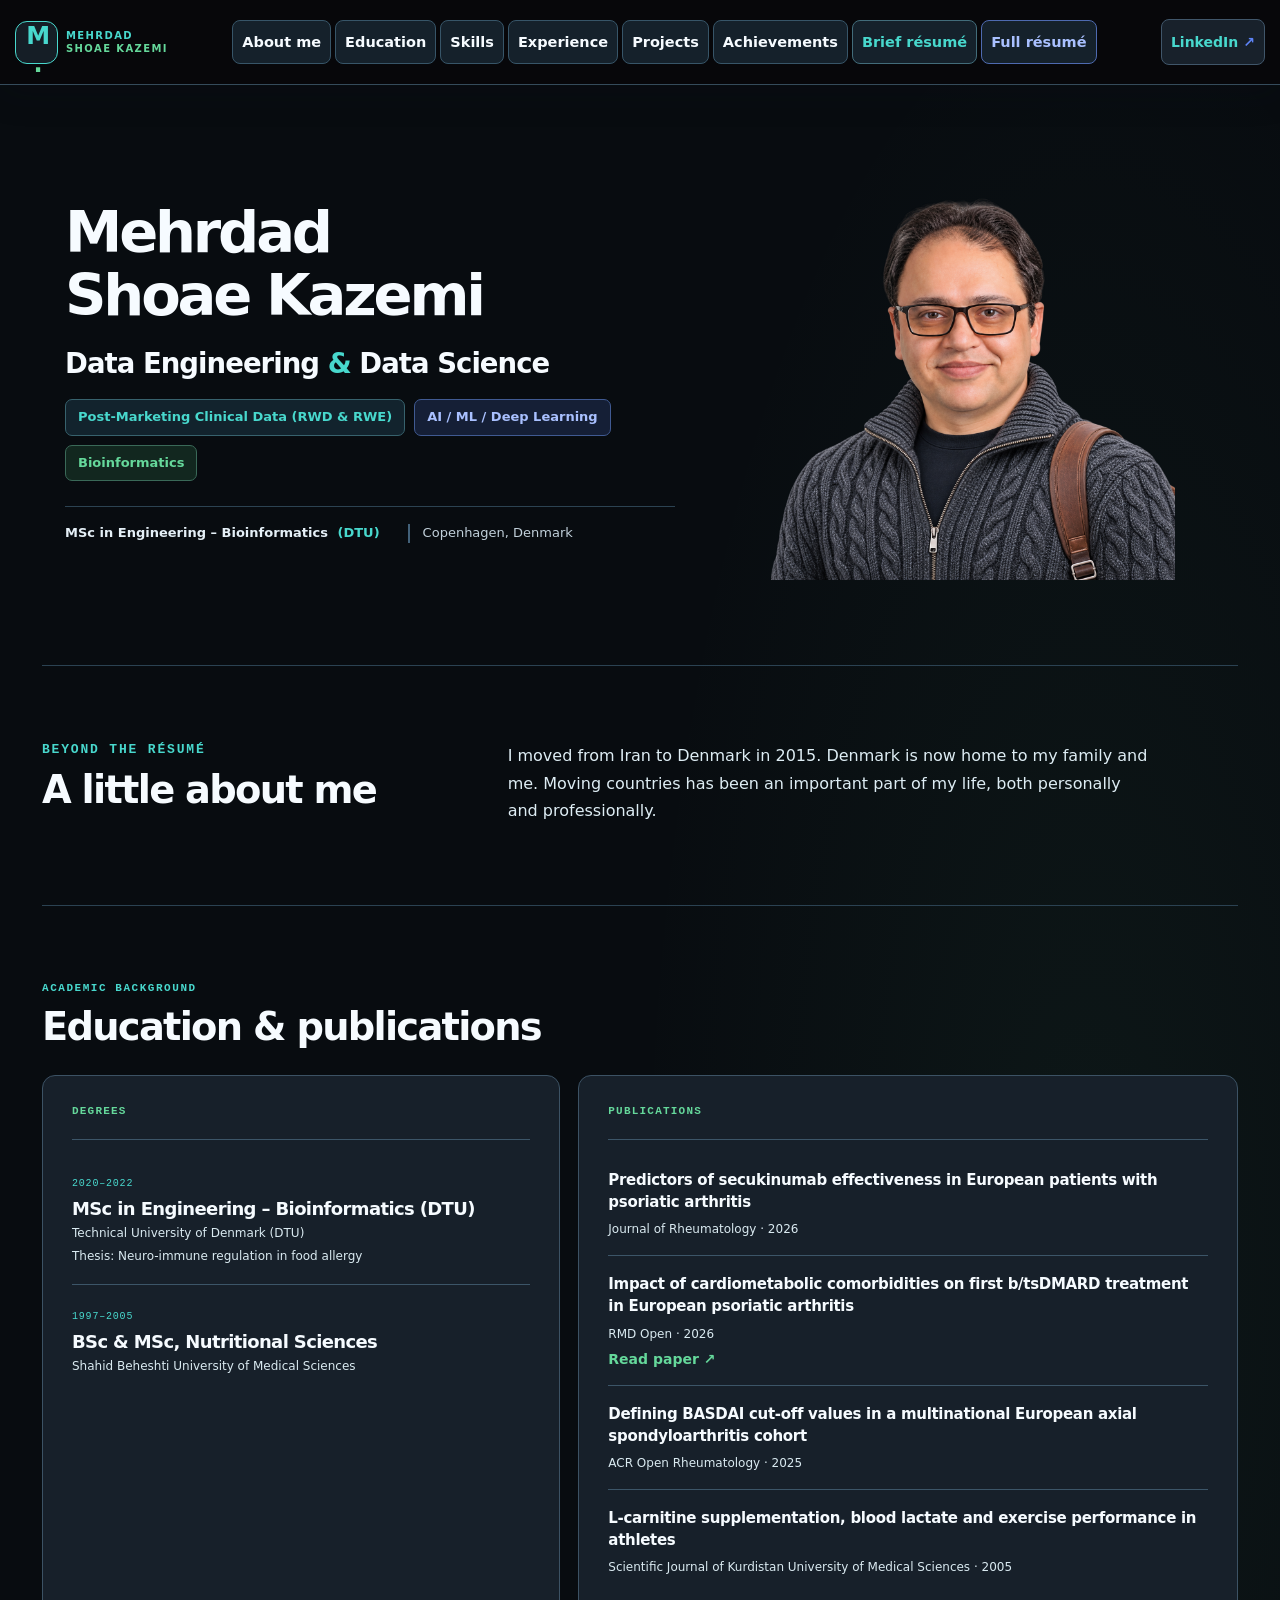
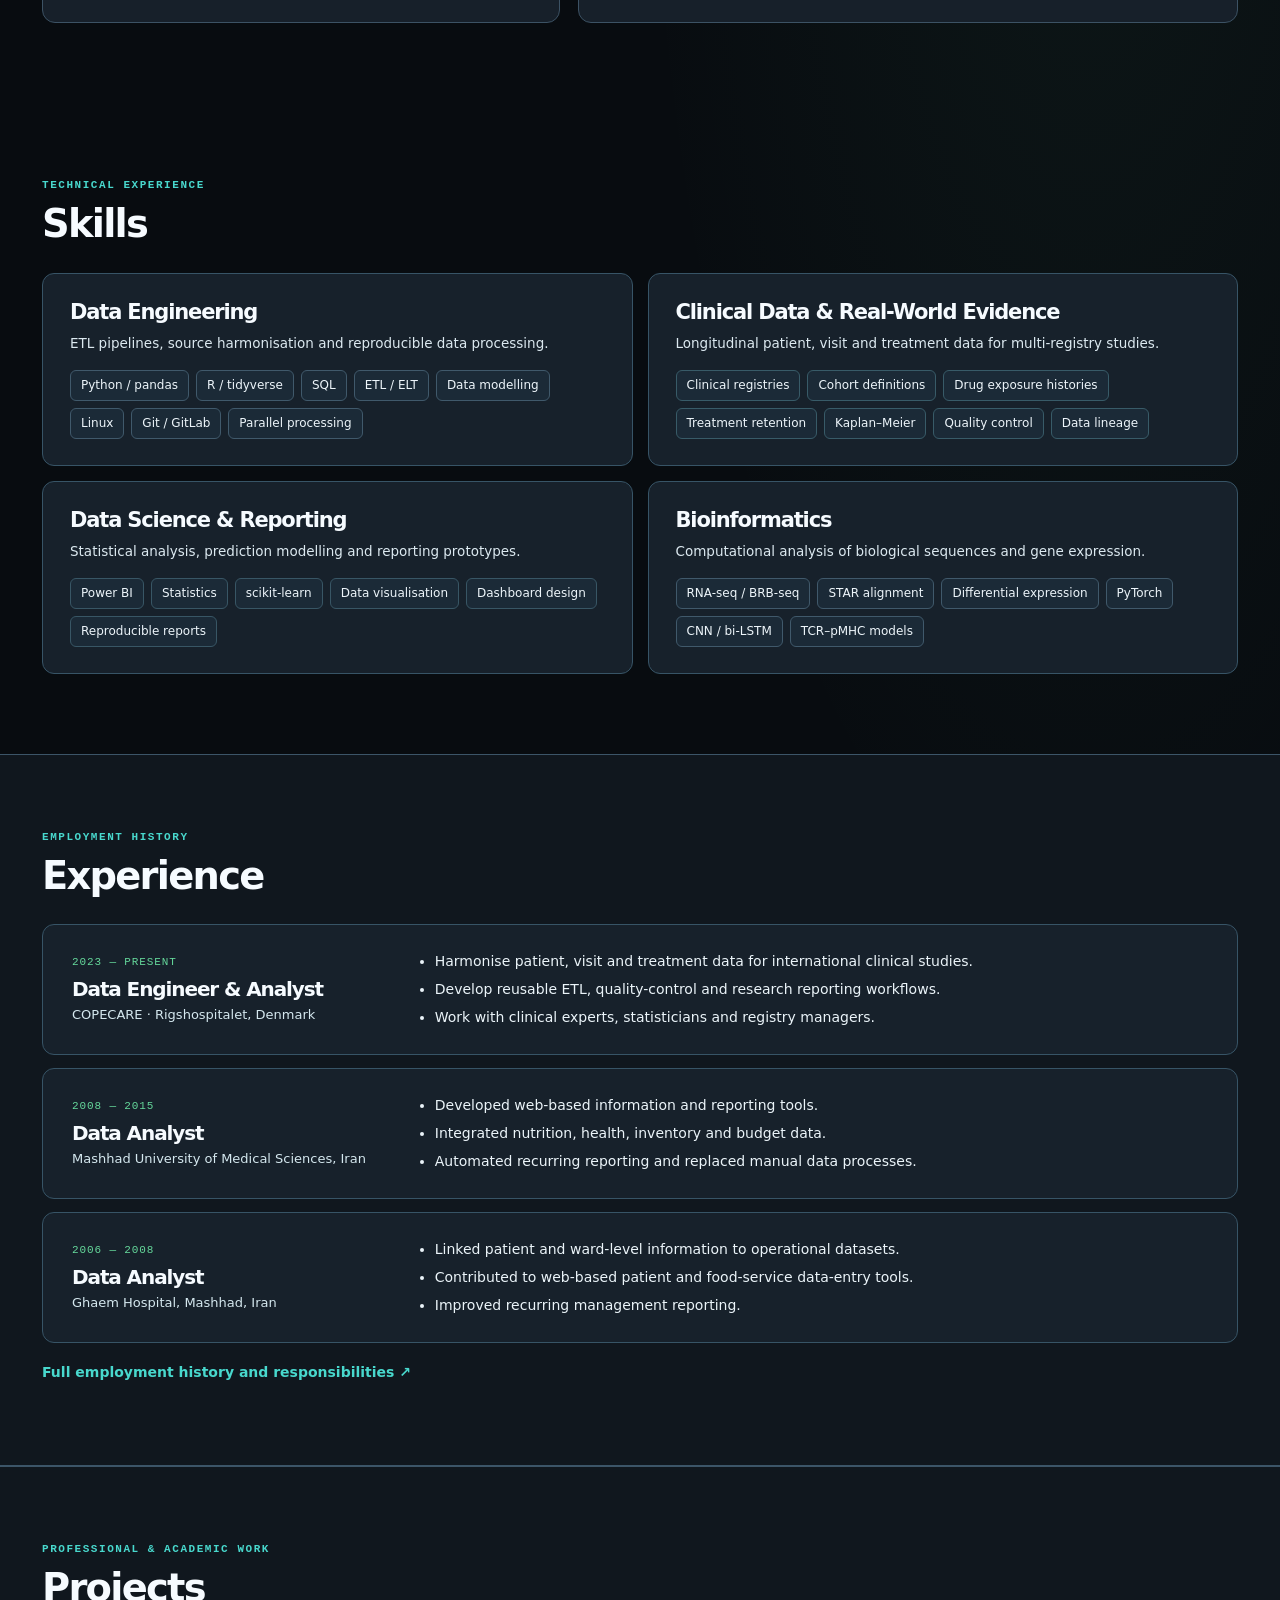
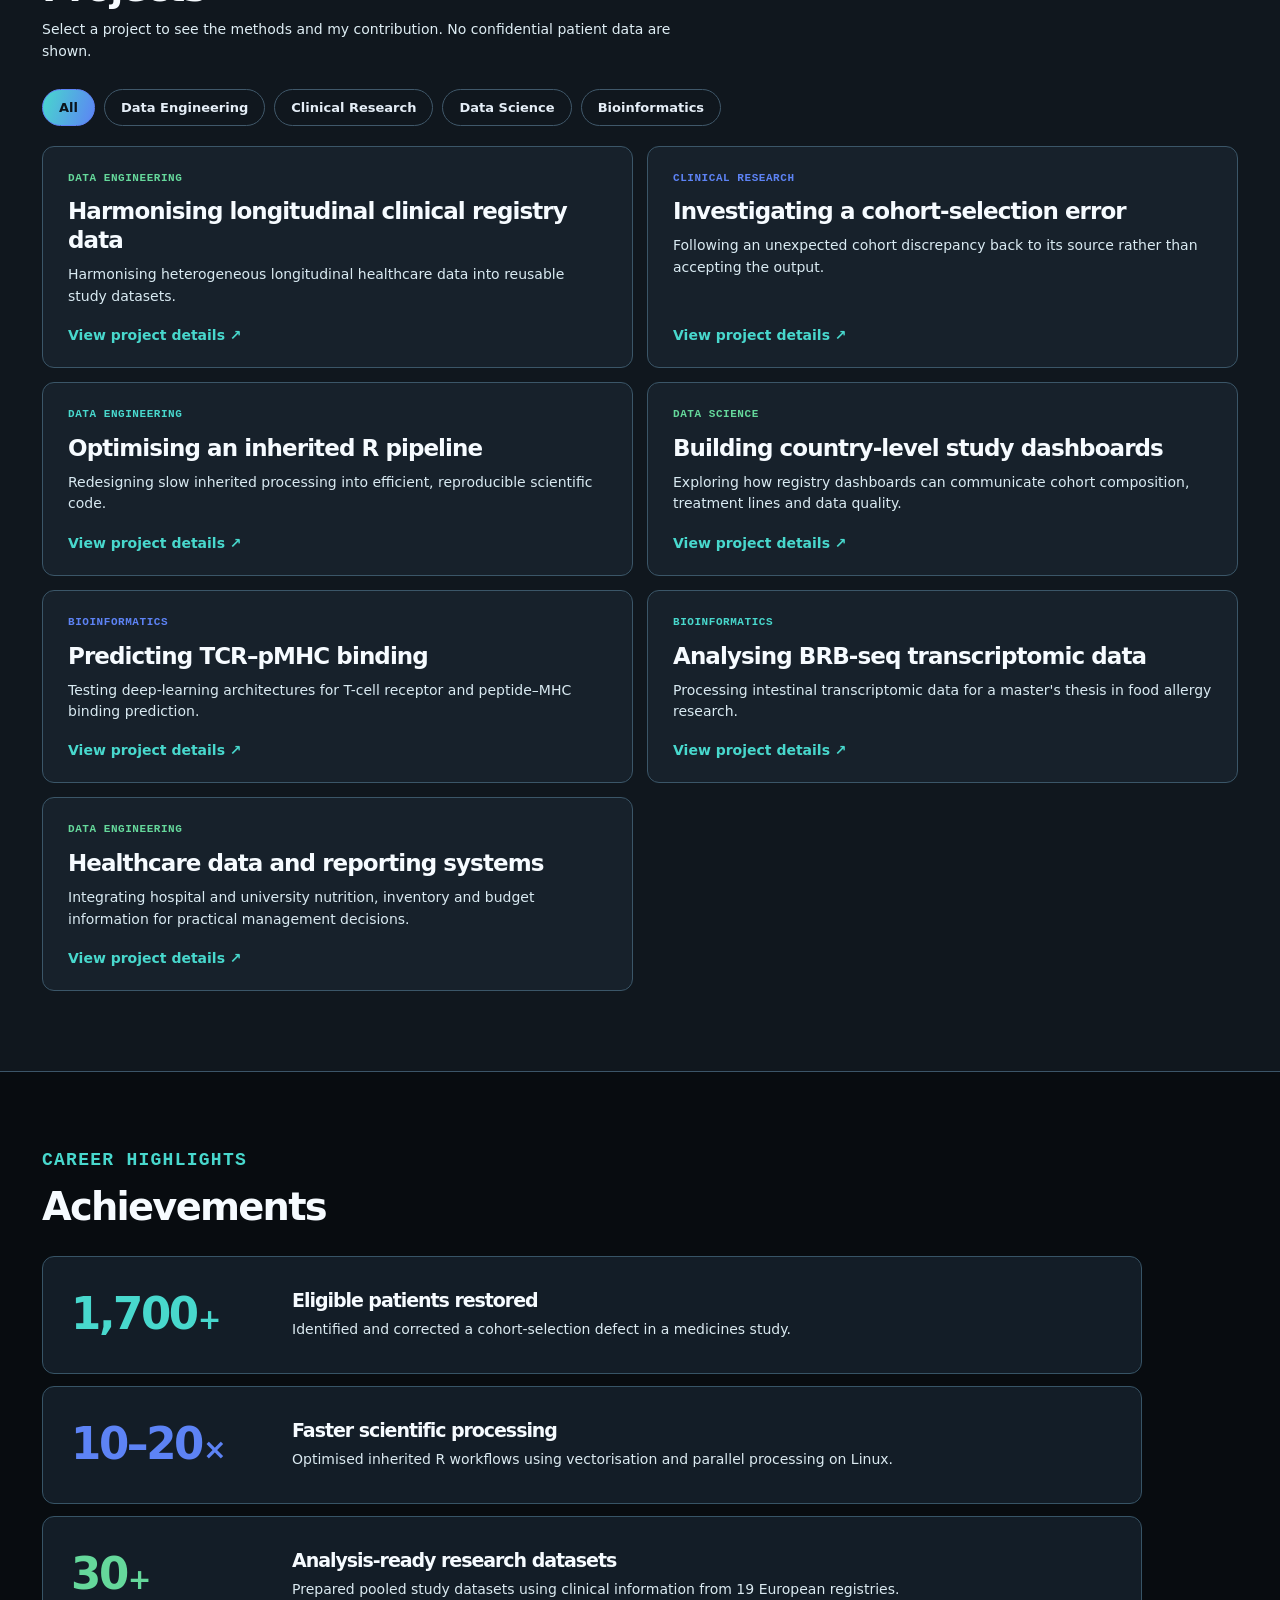
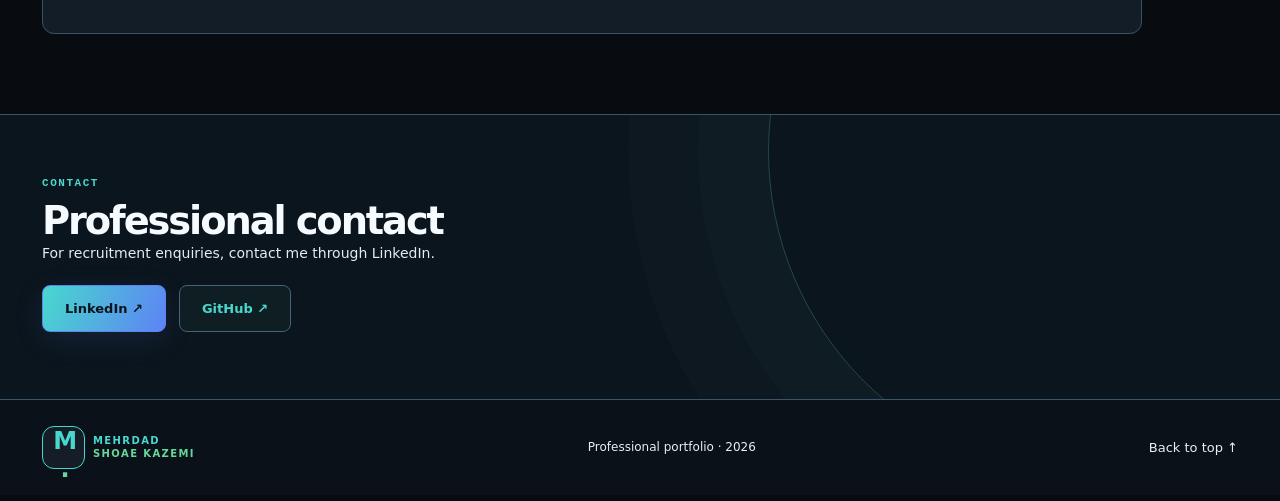
==== commit f603af47: "Reorder homepage sections to match navigation links" ====
--- a/index.html
+++ b/index.html
@@ -84,18 +84,22 @@
         </div>
       </section>
 
-      <section class="section-shell section-padding impact-section recruiter-results" id="results" aria-labelledby="results-title">
-        <div class="section-heading">
-          <div><div class="section-kicker">CAREER HIGHLIGHTS</div><h2 id="results-title">Achievements</h2></div>
+      <section class="section-shell section-padding recruiter-about" id="about-me" aria-labelledby="about-me-title">
+        <div class="recruiter-about-grid">
+          <div>
+            <div class="section-kicker">BEYOND THE RÉSUMÉ</div>
+            <h2 id="about-me-title">A little about me</h2>
+          </div>
+          <div class="recruiter-about-copy">
+            <p id="personal-story">I moved from Iran to Denmark in 2015. Denmark is now home to my family and me. Moving countries has been an important part of my life, both personally and professionally.</p>
+          </div>
         </div>
-        <div class="result-list" id="impact-grid" aria-label="Selected professional achievements"></div>
       </section>
 
-      <section class="work-zone section-padding" id="work" aria-labelledby="work-title"><div class="section-shell">
-        <div class="section-heading"><div><div class="section-kicker">PROFESSIONAL & ACADEMIC WORK</div><h2 id="work-title">Projects</h2><p>Select a project to see the methods and my contribution. No confidential patient data are shown.</p></div></div>
-        <div class="filters" id="project-filters" aria-label="Filter projects"></div>
-        <div class="project-grid recruiter-project-grid" id="project-grid"></div>
-      </div></section>
+      <section class="section-shell section-padding research-zone" id="research" aria-labelledby="research-title">
+        <div class="section-heading"><div><div class="section-kicker">ACADEMIC BACKGROUND</div><h2 id="research-title">Education & publications</h2></div></div>
+        <div class="research-layout"><div class="education-panel" id="education-panel"></div><div class="publications-panel"><div class="mini-heading">PUBLICATIONS</div><div id="publication-list"></div></div></div>
+      </section>
 
       <section class="section-shell section-padding" id="expertise" aria-labelledby="expertise-title">
         <div class="section-heading"><div><div class="section-kicker">TECHNICAL EXPERIENCE</div><h2 id="expertise-title">Skills</h2></div></div>
@@ -108,21 +112,17 @@
         <p class="recruiter-more"><a class="text-link" href="./full-resume.html">Full employment history and responsibilities ↗</a></p>
       </div></section>
 
-      <section class="section-shell section-padding research-zone" id="research" aria-labelledby="research-title">
-        <div class="section-heading"><div><div class="section-kicker">ACADEMIC BACKGROUND</div><h2 id="research-title">Education & publications</h2></div></div>
-        <div class="research-layout"><div class="education-panel" id="education-panel"></div><div class="publications-panel"><div class="mini-heading">PUBLICATIONS</div><div id="publication-list"></div></div></div>
-      </section>
+      <section class="work-zone section-padding" id="work" aria-labelledby="work-title"><div class="section-shell">
+        <div class="section-heading"><div><div class="section-kicker">PROFESSIONAL & ACADEMIC WORK</div><h2 id="work-title">Projects</h2><p>Select a project to see the methods and my contribution. No confidential patient data are shown.</p></div></div>
+        <div class="filters" id="project-filters" aria-label="Filter projects"></div>
+        <div class="project-grid recruiter-project-grid" id="project-grid"></div>
+      </div></section>
 
-      <section class="section-shell section-padding recruiter-about" id="about-me" aria-labelledby="about-me-title">
-        <div class="recruiter-about-grid">
-          <div>
-            <div class="section-kicker">BEYOND THE RÉSUMÉ</div>
-            <h2 id="about-me-title">A little about me</h2>
-          </div>
-          <div class="recruiter-about-copy">
-            <p id="personal-story">I moved from Iran to Denmark in 2015. Denmark is now home to my family and me. Moving countries has been an important part of my life, both personally and professionally.</p>
-          </div>
+      <section class="section-shell section-padding impact-section recruiter-results" id="results" aria-labelledby="results-title">
+        <div class="section-heading">
+          <div><div class="section-kicker">CAREER HIGHLIGHTS</div><h2 id="results-title">Achievements</h2></div>
         </div>
+        <div class="result-list" id="impact-grid" aria-label="Selected professional achievements"></div>
       </section>
 
       <section class="contact-zone recruiter-contact" id="contact" aria-labelledby="contact-title"><div class="section-shell contact-inner">
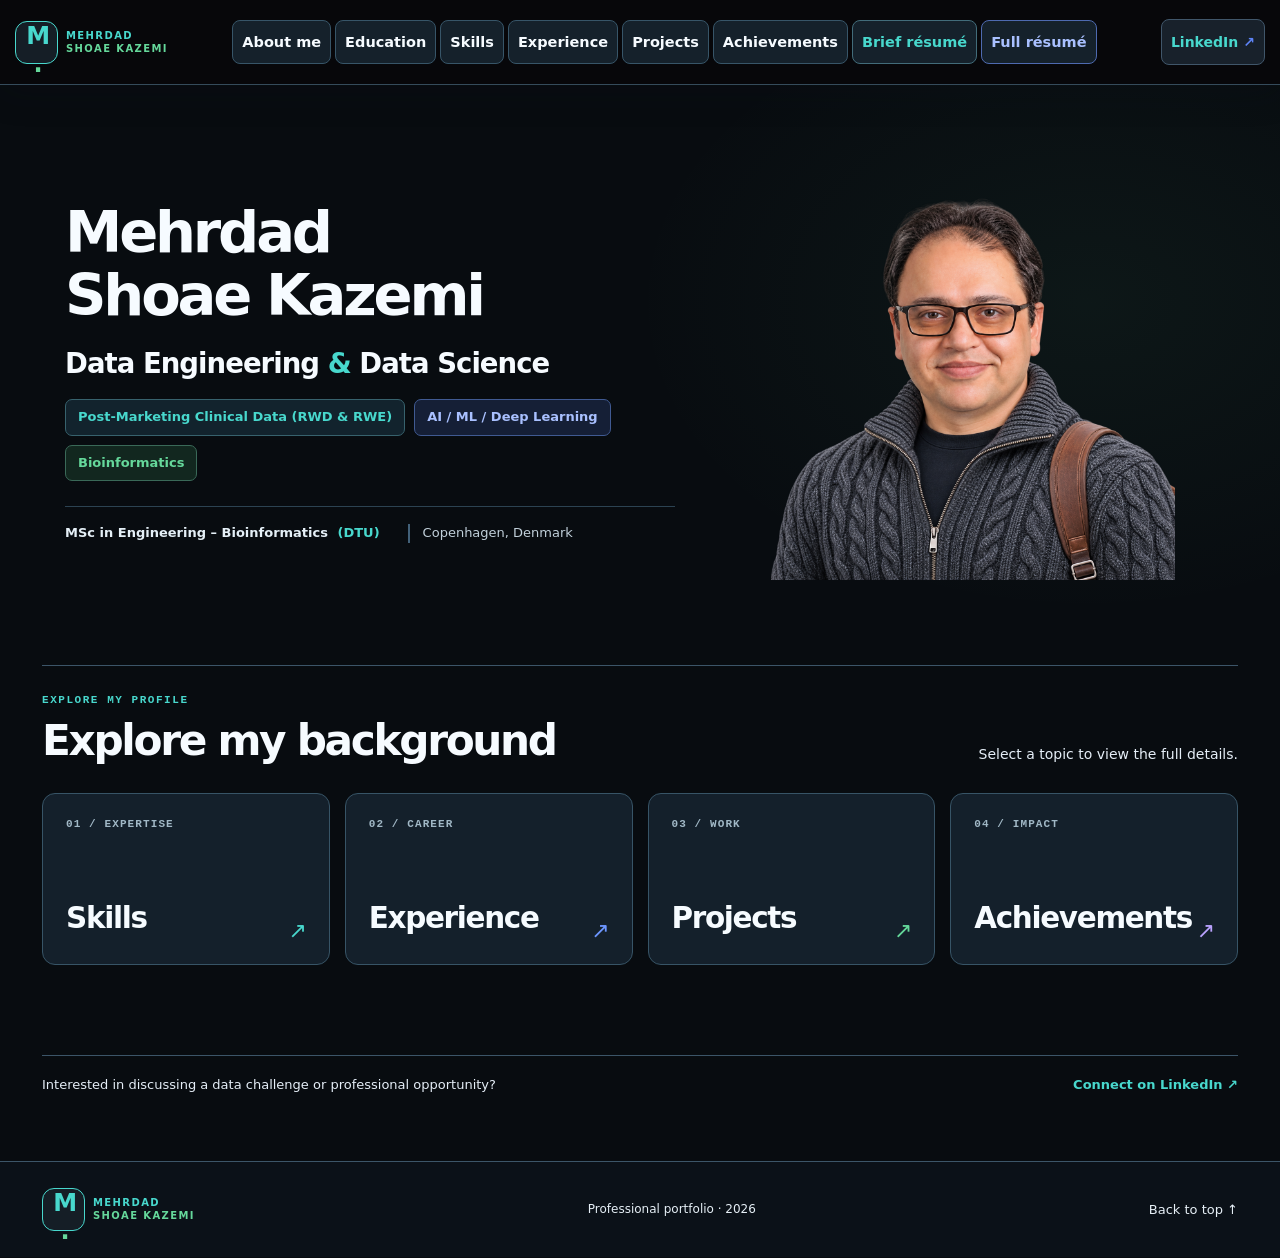
==== commit 927a41da: "Make homepage a concise overview linking to dedicated pages" ====
--- a/index.html
+++ b/index.html
@@ -36,19 +36,20 @@
       background-image: none !important;
     }
   </style>
+  <link rel="stylesheet" href="./portfolio-pages.css?v=1">
   <title>Mehrdad Shoae Kazemi — Data Engineer & Analyst</title>
   <script src="./content.js" defer></script>
   <script src="./app.js" defer></script>
   <script src="./hero.js" defer></script>
 </head>
-<body class="recruiter-home">
+<body class="recruiter-home portfolio-landing">
   <a class="skip-link" href="#main">Skip to content</a>
   <div class="site-shell">
     <header class="site-header" id="top">
       <div class="header-inner">
         <a class="brand" href="#top" aria-label="Mehrdad Shoae Kazemi, home"><span class="brand-symbol" aria-hidden="true">M<span class="brand-dot">.</span></span><span class="brand-caption">MEHRDAD <span>SHOAE KAZEMI</span></span></a>
         <nav class="desktop-nav" aria-label="Main navigation">
-          <a href="#about-me">About me</a><a href="#research">Education</a><a href="#expertise">Skills</a><a href="#journey">Experience</a><a href="#work">Projects</a><a href="#results">Achievements</a><a href="./cv.html">Brief résumé</a><a href="./full-resume.html">Full résumé</a>
+          <a href="./about.html">About me</a><a href="./education.html">Education</a><a href="./skills.html">Skills</a><a href="./experience.html">Experience</a><a href="./projects.html">Projects</a><a href="./achievements.html">Achievements</a><a href="./cv.html">Brief résumé</a><a href="./full-resume.html">Full résumé</a>
         </nav>
         <div class="header-actions">
           <a href="https://www.linkedin.com/in/mehrdadshoaekazemi/" class="header-contact" target="_blank" rel="noopener noreferrer">LinkedIn <span aria-hidden="true">↗</span></a>
@@ -56,7 +57,7 @@
         </div>
       </div>
       <nav class="mobile-nav" id="mobile-menu" hidden aria-label="Mobile navigation">
-        <a href="#about-me">About me</a><a href="#research">Education</a><a href="#expertise">Skills</a><a href="#journey">Experience</a><a href="#work">Projects</a><a href="#results">Achievements</a><a href="./cv.html">Brief résumé</a><a href="./full-resume.html">Full résumé</a><a href="#contact">Contact</a>
+        <a href="./about.html">About me</a><a href="./education.html">Education</a><a href="./skills.html">Skills</a><a href="./experience.html">Experience</a><a href="./projects.html">Projects</a><a href="./achievements.html">Achievements</a><a href="./cv.html">Brief résumé</a><a href="./full-resume.html">Full résumé</a><a href="#contact">Contact</a>
       </nav>
     </header>
 
@@ -84,53 +85,34 @@
         </div>
       </section>
 
-      <section class="section-shell section-padding recruiter-about" id="about-me" aria-labelledby="about-me-title">
-        <div class="recruiter-about-grid">
+      <section class="section-shell portfolio-overview" id="explore" aria-labelledby="explore-title">
+        <div class="overview-intro">
           <div>
-            <div class="section-kicker">BEYOND THE RÉSUMÉ</div>
-            <h2 id="about-me-title">A little about me</h2>
+            <div class="section-kicker">EXPLORE MY PROFILE</div>
+            <h2 id="explore-title">Explore my background</h2>
           </div>
-          <div class="recruiter-about-copy">
-            <p id="personal-story">I moved from Iran to Denmark in 2015. Denmark is now home to my family and me. Moving countries has been an important part of my life, both personally and professionally.</p>
-          </div>
+          <p>Select a topic to view the full details.</p>
+        </div>
+        <div class="overview-grid">
+          <a class="overview-tile" href="./skills.html">
+            <span class="tile-index">01 / EXPERTISE</span><h3>Skills</h3><span class="tile-arrow" aria-hidden="true">↗</span>
+          </a>
+          <a class="overview-tile" href="./experience.html">
+            <span class="tile-index">02 / CAREER</span><h3>Experience</h3><span class="tile-arrow" aria-hidden="true">↗</span>
+          </a>
+          <a class="overview-tile" href="./projects.html">
+            <span class="tile-index">03 / WORK</span><h3>Projects</h3><span class="tile-arrow" aria-hidden="true">↗</span>
+          </a>
+          <a class="overview-tile" href="./achievements.html">
+            <span class="tile-index">04 / IMPACT</span><h3>Achievements</h3><span class="tile-arrow" aria-hidden="true">↗</span>
+          </a>
         </div>
       </section>
 
-      <section class="section-shell section-padding research-zone" id="research" aria-labelledby="research-title">
-        <div class="section-heading"><div><div class="section-kicker">ACADEMIC BACKGROUND</div><h2 id="research-title">Education & publications</h2></div></div>
-        <div class="research-layout"><div class="education-panel" id="education-panel"></div><div class="publications-panel"><div class="mini-heading">PUBLICATIONS</div><div id="publication-list"></div></div></div>
+      <section class="section-shell home-contact" id="contact" aria-label="Contact">
+        <p>Interested in discussing a data challenge or professional opportunity?</p>
+        <a href="https://www.linkedin.com/in/mehrdadshoaekazemi/" target="_blank" rel="noopener noreferrer">Connect on LinkedIn ↗</a>
       </section>
-
-      <section class="section-shell section-padding" id="expertise" aria-labelledby="expertise-title">
-        <div class="section-heading"><div><div class="section-kicker">TECHNICAL EXPERIENCE</div><h2 id="expertise-title">Skills</h2></div></div>
-        <div class="recruiter-skills-grid" id="skill-cards" aria-label="Skills by field"></div>
-      </section>
-
-      <section class="journey-zone section-padding" id="journey" aria-labelledby="journey-title"><div class="section-shell">
-        <div class="section-heading"><div><div class="section-kicker">EMPLOYMENT HISTORY</div><h2 id="journey-title">Experience</h2></div></div>
-        <div class="recruiter-timeline" id="career-list"></div>
-        <p class="recruiter-more"><a class="text-link" href="./full-resume.html">Full employment history and responsibilities ↗</a></p>
-      </div></section>
-
-      <section class="work-zone section-padding" id="work" aria-labelledby="work-title"><div class="section-shell">
-        <div class="section-heading"><div><div class="section-kicker">PROFESSIONAL & ACADEMIC WORK</div><h2 id="work-title">Projects</h2><p>Select a project to see the methods and my contribution. No confidential patient data are shown.</p></div></div>
-        <div class="filters" id="project-filters" aria-label="Filter projects"></div>
-        <div class="project-grid recruiter-project-grid" id="project-grid"></div>
-      </div></section>
-
-      <section class="section-shell section-padding impact-section recruiter-results" id="results" aria-labelledby="results-title">
-        <div class="section-heading">
-          <div><div class="section-kicker">CAREER HIGHLIGHTS</div><h2 id="results-title">Achievements</h2></div>
-        </div>
-        <div class="result-list" id="impact-grid" aria-label="Selected professional achievements"></div>
-      </section>
-
-      <section class="contact-zone recruiter-contact" id="contact" aria-labelledby="contact-title"><div class="section-shell contact-inner">
-        <div class="section-kicker">CONTACT</div>
-        <h2 id="contact-title">Professional contact</h2>
-        <p>For recruitment enquiries, contact me through LinkedIn.</p>
-        <div class="contact-buttons" id="contact-links"></div>
-      </div></section>
     </main>
 
     <footer class="site-footer"><div class="section-shell footer-inner">
@@ -139,7 +121,6 @@
       <div class="footer-links"><a href="#top">Back to top ↑</a></div>
     </div></footer>
   </div>
-  <dialog id="project-dialog" class="project-dialog" aria-label="Project details"><div class="dialog-inner"><button type="button" class="dialog-close icon-button" aria-label="Close project details">×</button><div id="dialog-content"></div></div></dialog>
   <noscript><div class="no-script">Enable JavaScript to see projects, skills, career history and publications.</div></noscript>
 </body>
 </html>
--- a/portfolio-pages.css
+++ b/portfolio-pages.css
@@ -0,0 +1,151 @@
+/* Two-level portfolio: concise landing page and full dedicated detail pages.
+   This file is loaded last and does not affect the two printable résumé pages. */
+
+.portfolio-landing .recruiter-hero {
+  padding-bottom: 25px;
+}
+.portfolio-overview {
+  padding-top: 28px;
+  padding-bottom: 90px;
+  border-top: 1px solid var(--border);
+}
+.portfolio-overview .overview-intro {
+  display: flex;
+  align-items: end;
+  justify-content: space-between;
+  gap: 20px;
+  margin-bottom: 26px;
+}
+.portfolio-overview .overview-intro h2 {
+  font-size: clamp(30px, 3.3vw, 44px);
+  line-height: 1.2;
+  margin: 0;
+  color: #f6fbff;
+}
+.portfolio-overview .overview-intro p {
+  margin: 0;
+  font-size: 14px;
+  color: var(--text);
+}
+.overview-grid {
+  display: grid;
+  grid-template-columns: repeat(4, minmax(0, 1fr));
+  gap: 15px;
+}
+.overview-tile {
+  position: relative;
+  display: flex;
+  flex-direction: column;
+  align-items: flex-start;
+  justify-content: space-between;
+  min-height: 172px;
+  padding: 24px 23px 22px;
+  border: 1px solid #375466;
+  border-radius: 13px;
+  background: #14202b;
+  color: #f6fbff;
+  transition: transform .2s ease, border-color .2s ease, background .2s ease;
+}
+.overview-tile:hover, .overview-tile:focus-visible {
+  transform: translateY(-5px);
+  border-color: #48d8cd;
+  background: #192b38;
+}
+.overview-tile .tile-index {
+  color: #a1b8c6;
+  font: 700 11px ui-monospace, Consolas, monospace;
+  letter-spacing: .10em;
+}
+.overview-tile h3 {
+  color: #f6fbff;
+  font-size: clamp(24px, 2.3vw, 32px);
+  font-weight: 750;
+  letter-spacing: -.045em;
+  margin: 16px 0 7px;
+}
+.overview-tile .tile-arrow {
+  color: #48d8cd;
+  font-size: 22px;
+  position: absolute;
+  right: 22px;
+  bottom: 21px;
+}
+.overview-tile:nth-child(2) .tile-arrow { color: #6d96ff; }
+.overview-tile:nth-child(3) .tile-arrow { color: #65d89b; }
+.overview-tile:nth-child(4) .tile-arrow { color: #b9a1fd; }
+.home-contact {
+  padding: 18px 0 65px;
+  display: flex;
+  align-items: center;
+  gap: 15px;
+  justify-content: space-between;
+  border-top: 1px solid var(--border);
+}
+.home-contact p { margin: 0; color: var(--text); font-size: 13px; }
+.home-contact a { color: #48d8cd; font-size: 13px; font-weight: 800; }
+.home-contact a:hover { text-decoration: underline; }
+
+.portfolio-detail .detail-breadcrumb {
+  margin-top: 46px;
+  padding: 0 0 16px;
+  display: flex;
+  flex-wrap: wrap;
+  gap: 12px;
+  align-items: center;
+  border-bottom: 1px solid var(--border);
+  font: 700 11px ui-monospace, Consolas, monospace;
+  letter-spacing: .08em;
+  color: var(--muted);
+}
+.portfolio-detail .detail-breadcrumb a { color: #48d8cd; }
+.portfolio-detail .detail-breadcrumb a:hover { text-decoration: underline; }
+.portfolio-detail .section-padding { padding-top: 50px; padding-bottom: 80px; }
+.portfolio-detail .section-heading h2,
+.portfolio-detail .recruiter-about h2 { font-size: clamp(35px, 4vw, 54px); }
+.portfolio-detail .detail-next {
+  display: flex;
+  align-items: center;
+  justify-content: space-between;
+  gap: 24px;
+  border-top: 1px solid var(--border);
+  margin-top: 10px;
+  padding-top: 25px;
+  padding-bottom: 78px;
+}
+.portfolio-detail .detail-next > span {
+  font: 700 11px ui-monospace, Consolas, monospace;
+  color: var(--muted);
+  letter-spacing: .10em;
+}
+.portfolio-detail .detail-next a { color: #48d8cd; font-size: 18px; font-weight: 760; }
+.portfolio-detail .detail-next a:hover { text-decoration: underline; }
+.portfolio-detail .desktop-nav a[aria-current="page"],
+.portfolio-detail .mobile-nav a[aria-current="page"] {
+  color: #48d8cd;
+  text-decoration: underline;
+  text-underline-offset: 6px;
+}
+.portfolio-detail .recruiter-about-grid { min-height: 210px; }
+.portfolio-detail .work-zone, .portfolio-detail .journey-zone {
+  background: transparent;
+  border: 0;
+}
+
+@media (max-width: 980px) {
+  .overview-grid {grid-template-columns: repeat(2, minmax(0,1fr));}
+}
+@media (max-width: 600px) {
+  .portfolio-overview {padding-top: 25px; padding-bottom: 52px;}
+  .portfolio-overview .overview-intro {align-items: flex-start; flex-direction: column; gap: 8px;}
+  .overview-grid {gap: 10px;}
+  .overview-tile {min-height: 130px; padding: 18px 16px;}
+  .overview-tile h3 {font-size: 22px; margin-top: 11px;}
+  .overview-tile .tile-arrow {right: 15px; bottom: 13px; font-size: 18px;}
+  .home-contact {padding-bottom: 42px; align-items: flex-start; flex-direction: column;}
+  .portfolio-detail .detail-breadcrumb {margin-top: 24px;}
+  .portfolio-detail .section-padding {padding-top: 34px; padding-bottom: 54px;}
+  .portfolio-detail .detail-next {padding-bottom: 52px;}
+}
+@media (prefers-reduced-motion: reduce) {
+  .overview-tile {transition: none;}
+}
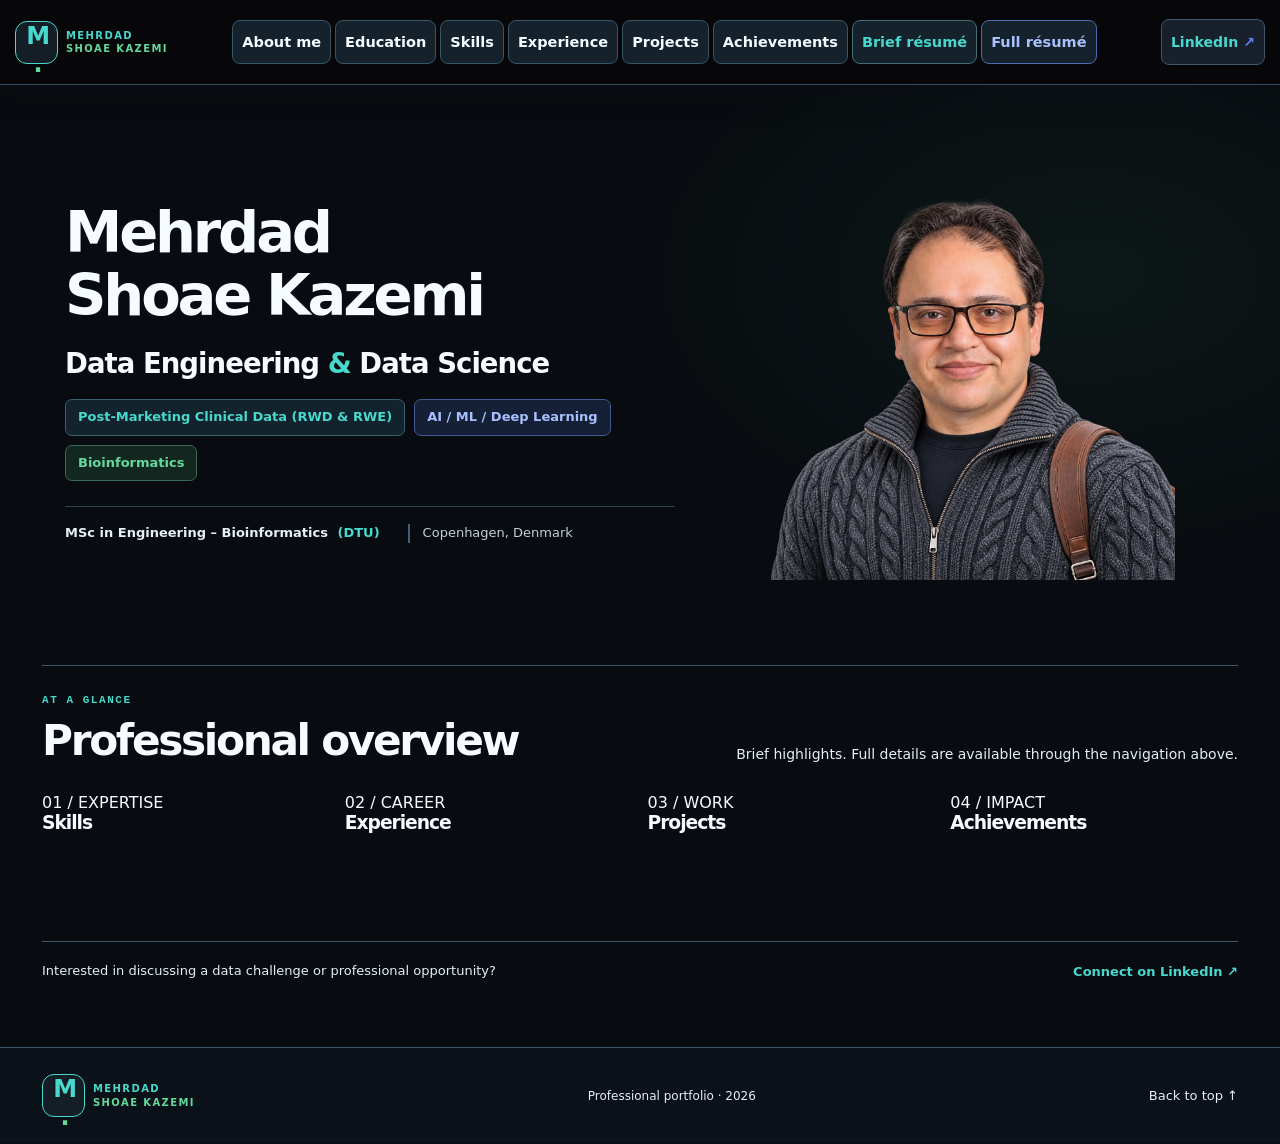
==== commit f2a1ef38: "Show non-clickable concise skill, experience, project, achievement lists on homepage" ====
--- a/index.html
+++ b/index.html
@@ -36,7 +36,7 @@
       background-image: none !important;
     }
   </style>
-  <link rel="stylesheet" href="./portfolio-pages.css?v=1">
+  <link rel="stylesheet" href="./portfolio-pages.css?v=overview-lists-2">
   <title>Mehrdad Shoae Kazemi — Data Engineer & Analyst</title>
   <script src="./content.js" defer></script>
   <script src="./app.js" defer></script>
@@ -88,24 +88,32 @@
       <section class="section-shell portfolio-overview" id="explore" aria-labelledby="explore-title">
         <div class="overview-intro">
           <div>
-            <div class="section-kicker">EXPLORE MY PROFILE</div>
-            <h2 id="explore-title">Explore my background</h2>
+            <div class="section-kicker">AT A GLANCE</div>
+            <h2 id="explore-title">Professional overview</h2>
           </div>
-          <p>Select a topic to view the full details.</p>
+          <p>Brief highlights. Full details are available through the navigation above.</p>
         </div>
         <div class="overview-grid">
-          <a class="overview-tile" href="./skills.html">
-            <span class="tile-index">01 / EXPERTISE</span><h3>Skills</h3><span class="tile-arrow" aria-hidden="true">↗</span>
-          </a>
-          <a class="overview-tile" href="./experience.html">
-            <span class="tile-index">02 / CAREER</span><h3>Experience</h3><span class="tile-arrow" aria-hidden="true">↗</span>
-          </a>
-          <a class="overview-tile" href="./projects.html">
-            <span class="tile-index">03 / WORK</span><h3>Projects</h3><span class="tile-arrow" aria-hidden="true">↗</span>
-          </a>
-          <a class="overview-tile" href="./achievements.html">
-            <span class="tile-index">04 / IMPACT</span><h3>Achievements</h3><span class="tile-arrow" aria-hidden="true">↗</span>
-          </a>
+          <article class="overview-summary" aria-labelledby="overview-skills-title">
+            <span class="tile-index">01 / EXPERTISE</span>
+            <h3 id="overview-skills-title">Skills</h3>
+            <ul class="overview-summary-list" id="home-skills"></ul>
+          </article>
+          <article class="overview-summary" aria-labelledby="overview-experience-title">
+            <span class="tile-index">02 / CAREER</span>
+            <h3 id="overview-experience-title">Experience</h3>
+            <ul class="overview-summary-list" id="home-experience"></ul>
+          </article>
+          <article class="overview-summary" aria-labelledby="overview-projects-title">
+            <span class="tile-index">03 / WORK</span>
+            <h3 id="overview-projects-title">Projects</h3>
+            <ul class="overview-summary-list" id="home-projects"></ul>
+          </article>
+          <article class="overview-summary" aria-labelledby="overview-achievements-title">
+            <span class="tile-index">04 / IMPACT</span>
+            <h3 id="overview-achievements-title">Achievements</h3>
+            <ul class="overview-summary-list" id="home-achievements"></ul>
+          </article>
         </div>
       </section>
 
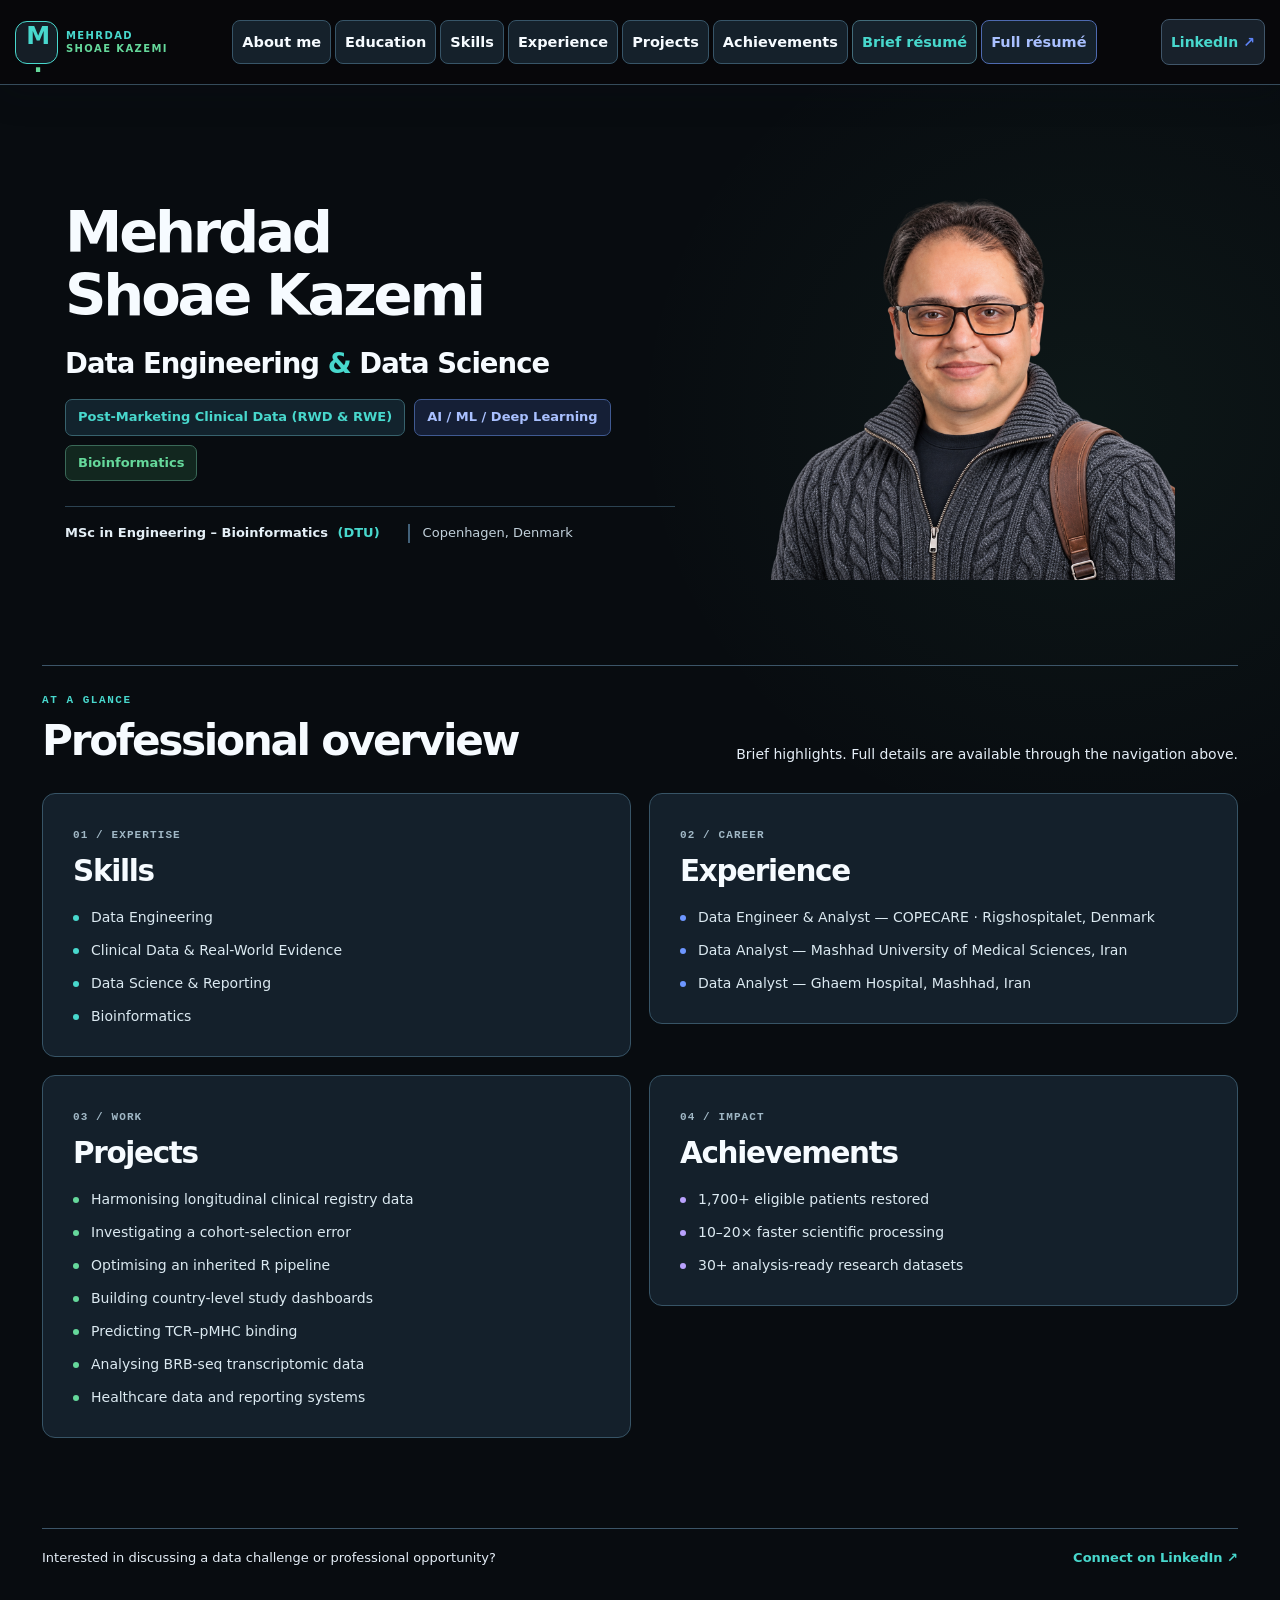
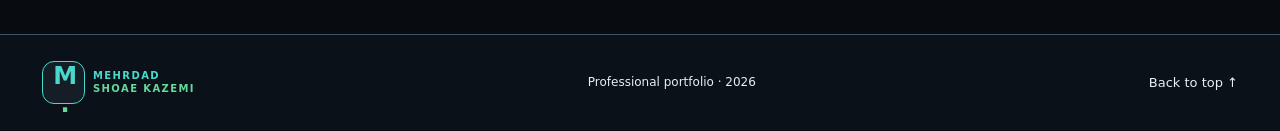
==== commit 850d697b: "Render real short professional summaries directly in homepage HTML" ====
--- a/index.html
+++ b/index.html
@@ -39,7 +39,7 @@
   <link rel="stylesheet" href="./portfolio-pages.css?v=overview-lists-2">
   <title>Mehrdad Shoae Kazemi — Data Engineer & Analyst</title>
   <script src="./content.js" defer></script>
-  <script src="./app.js" defer></script>
+  <script src="./app.js?v=home-overview-20261111" defer></script>
   <script src="./hero.js" defer></script>
 </head>
 <body class="recruiter-home portfolio-landing">
@@ -97,22 +97,41 @@
           <article class="overview-summary" aria-labelledby="overview-skills-title">
             <span class="tile-index">01 / EXPERTISE</span>
             <h3 id="overview-skills-title">Skills</h3>
-            <ul class="overview-summary-list" id="home-skills"></ul>
+            <ul class="overview-summary-list" id="home-skills">
+              <li><strong>Data Engineering</strong> — Python, R, SQL, ETL</li>
+              <li><strong>Clinical Data &amp; RWE</strong> — registries, quality control, longitudinal data</li>
+              <li><strong>Data Science &amp; Reporting</strong> — Power BI, statistics, machine learning</li>
+              <li><strong>Bioinformatics</strong> — RNA-seq, sequence analysis, deep learning</li>
+            </ul>
           </article>
           <article class="overview-summary" aria-labelledby="overview-experience-title">
             <span class="tile-index">02 / CAREER</span>
             <h3 id="overview-experience-title">Experience</h3>
-            <ul class="overview-summary-list" id="home-experience"></ul>
+            <ul class="overview-summary-list" id="home-experience">
+              <li><strong>2023–Present</strong> — Data Engineer &amp; Analyst, COPECARE / Rigshospitalet</li>
+              <li><strong>2008–2015</strong> — Data Analyst, Mashhad University of Medical Sciences</li>
+              <li><strong>2006–2008</strong> — Data Analyst, Ghaem Hospital</li>
+            </ul>
           </article>
           <article class="overview-summary" aria-labelledby="overview-projects-title">
             <span class="tile-index">03 / WORK</span>
             <h3 id="overview-projects-title">Projects</h3>
-            <ul class="overview-summary-list" id="home-projects"></ul>
+            <ul class="overview-summary-list" id="home-projects">
+              <li>Harmonising clinical registry data across Europe</li>
+              <li>Investigating a clinical cohort-selection error</li>
+              <li>Optimising an inherited R processing pipeline</li>
+              <li>Building country-level study dashboards</li>
+              <li>Predicting TCR–pMHC binding with deep learning</li>
+            </ul>
           </article>
           <article class="overview-summary" aria-labelledby="overview-achievements-title">
             <span class="tile-index">04 / IMPACT</span>
             <h3 id="overview-achievements-title">Achievements</h3>
-            <ul class="overview-summary-list" id="home-achievements"></ul>
+            <ul class="overview-summary-list" id="home-achievements">
+              <li><strong>1,700+</strong> eligible patients restored through quality control</li>
+              <li><strong>10–20×</strong> faster scientific data processing</li>
+              <li><strong>30+</strong> analysis-ready research datasets from 19 European registries</li>
+            </ul>
           </article>
         </div>
       </section>
--- a/portfolio-pages.css
+++ b/portfolio-pages.css
@@ -29,50 +29,57 @@
 }
 .overview-grid {
   display: grid;
-  grid-template-columns: repeat(4, minmax(0, 1fr));
-  gap: 15px;
+  grid-template-columns: repeat(2, minmax(0, 1fr));
+  align-items: start;
+  gap: 18px;
 }
-.overview-tile {
-  position: relative;
-  display: flex;
-  flex-direction: column;
-  align-items: flex-start;
-  justify-content: space-between;
-  min-height: 172px;
-  padding: 24px 23px 22px;
+.overview-summary {
+  padding: 29px 30px;
   border: 1px solid #375466;
   border-radius: 13px;
   background: #14202b;
   color: #f6fbff;
-  transition: transform .2s ease, border-color .2s ease, background .2s ease;
 }
-.overview-tile:hover, .overview-tile:focus-visible {
-  transform: translateY(-5px);
-  border-color: #48d8cd;
-  background: #192b38;
-}
-.overview-tile .tile-index {
+.overview-summary .tile-index {
   color: #a1b8c6;
   font: 700 11px ui-monospace, Consolas, monospace;
   letter-spacing: .10em;
 }
-.overview-tile h3 {
+.overview-summary h3 {
   color: #f6fbff;
   font-size: clamp(24px, 2.3vw, 32px);
   font-weight: 750;
   letter-spacing: -.045em;
-  margin: 16px 0 7px;
+  margin: 12px 0 19px;
 }
-.overview-tile .tile-arrow {
-  color: #48d8cd;
-  font-size: 22px;
+.overview-summary-list {
+  list-style: none;
+  padding: 0;
+  margin: 0;
+  display: grid;
+  gap: 12px;
+}
+.overview-summary-list li {
+  position: relative;
+  padding-left: 18px;
+  color: #dbe9f1;
+  font-size: 14px;
+  line-height: 1.5;
+  overflow-wrap: anywhere;
+}
+.overview-summary-list li::before {
+  content: "";
   position: absolute;
-  right: 22px;
-  bottom: 21px;
+  top: .60em;
+  left: 0;
+  width: 6px;
+  height: 6px;
+  border-radius: 50%;
+  background: #48d8cd;
 }
-.overview-tile:nth-child(2) .tile-arrow { color: #6d96ff; }
-.overview-tile:nth-child(3) .tile-arrow { color: #65d89b; }
-.overview-tile:nth-child(4) .tile-arrow { color: #b9a1fd; }
+.overview-summary:nth-child(2) li::before { background: #6d96ff; }
+.overview-summary:nth-child(3) li::before { background: #65d89b; }
+.overview-summary:nth-child(4) li::before { background: #b9a1fd; }
 .home-contact {
   padding: 18px 0 65px;
   display: flex;
@@ -131,21 +138,17 @@
   border: 0;
 }
 
-@media (max-width: 980px) {
-  .overview-grid {grid-template-columns: repeat(2, minmax(0,1fr));}
-}
+
 @media (max-width: 600px) {
   .portfolio-overview {padding-top: 25px; padding-bottom: 52px;}
   .portfolio-overview .overview-intro {align-items: flex-start; flex-direction: column; gap: 8px;}
-  .overview-grid {gap: 10px;}
-  .overview-tile {min-height: 130px; padding: 18px 16px;}
-  .overview-tile h3 {font-size: 22px; margin-top: 11px;}
-  .overview-tile .tile-arrow {right: 15px; bottom: 13px; font-size: 18px;}
+  .overview-grid {grid-template-columns: 1fr; gap: 13px;}
+  .overview-summary {padding: 22px 19px;}
+  .overview-summary h3 {font-size: 24px; margin-top: 12px; margin-bottom: 16px;}
+  .overview-summary-list {gap: 10px;}
+  .overview-summary-list li {font-size: 13px;}
   .home-contact {padding-bottom: 42px; align-items: flex-start; flex-direction: column;}
   .portfolio-detail .detail-breadcrumb {margin-top: 24px;}
   .portfolio-detail .section-padding {padding-top: 34px; padding-bottom: 54px;}
   .portfolio-detail .detail-next {padding-bottom: 52px;}
 }
-@media (prefers-reduced-motion: reduce) {
-  .overview-tile {transition: none;}
-}
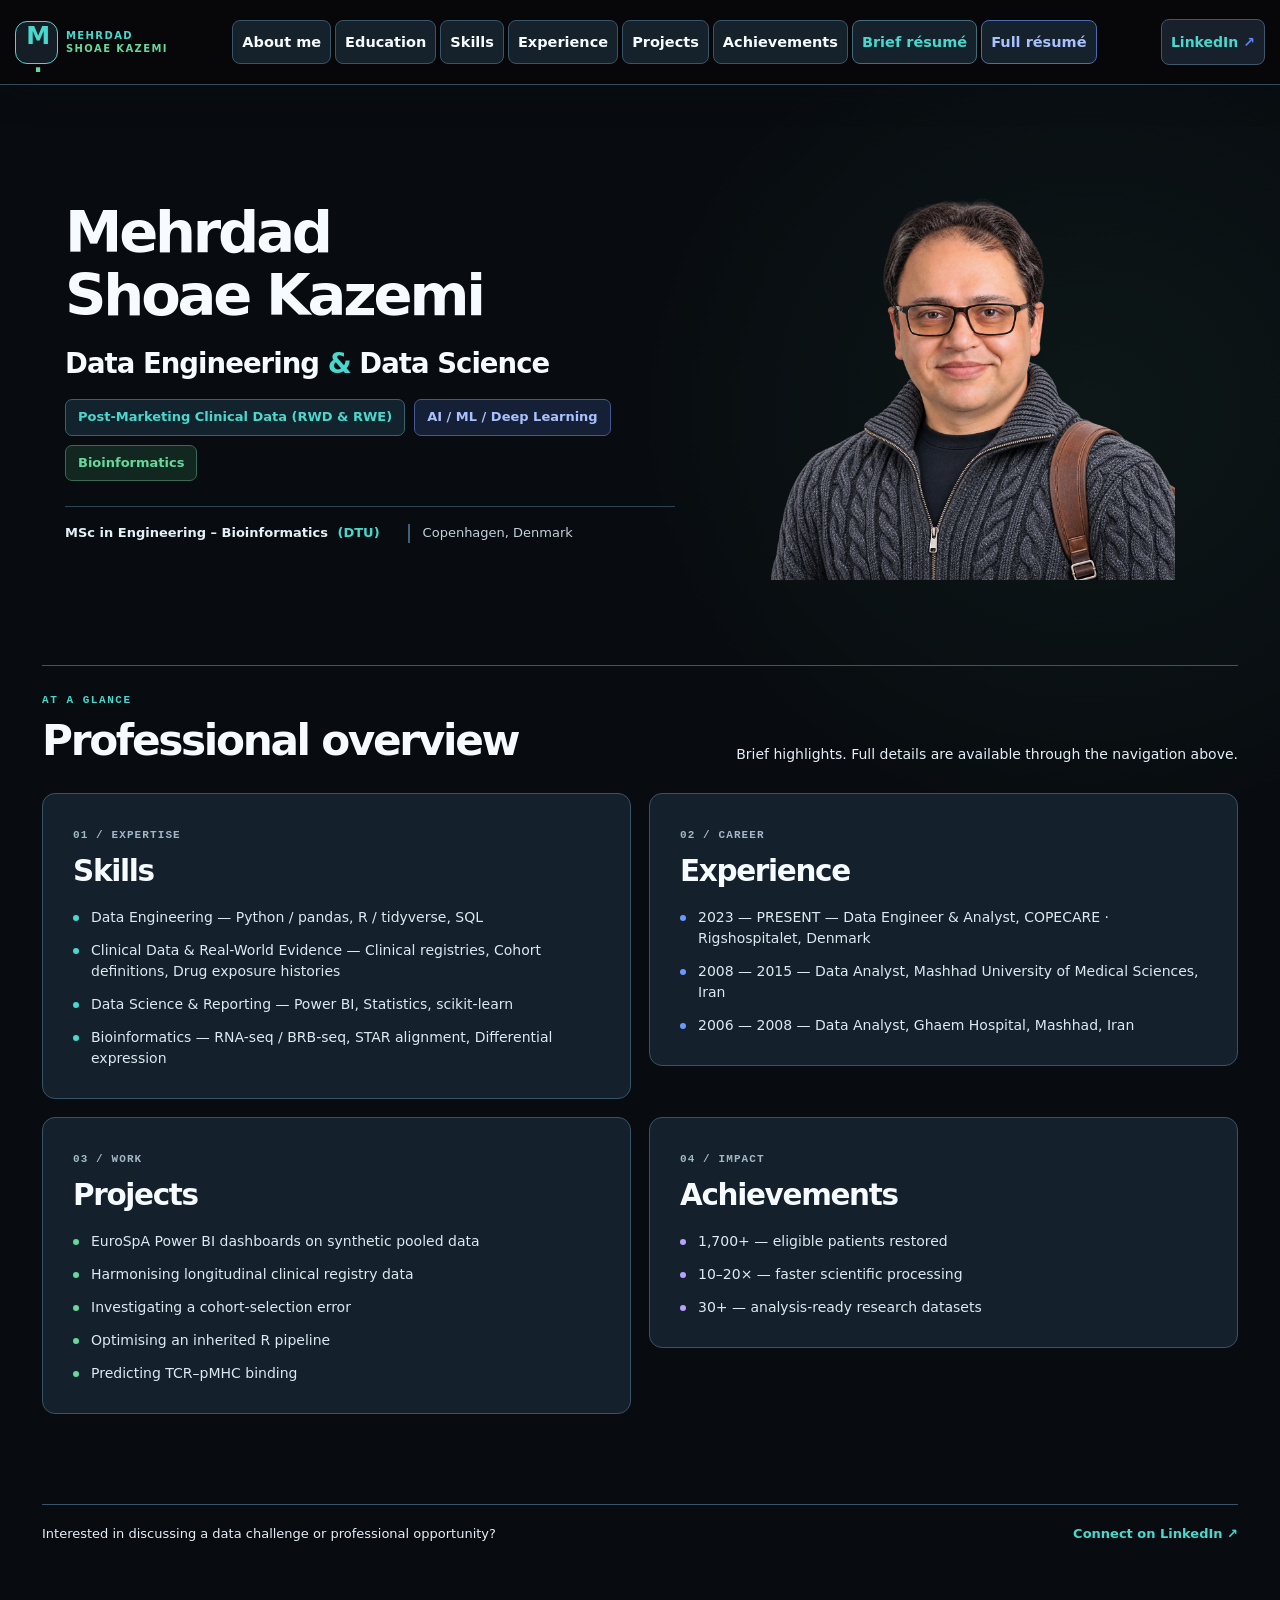
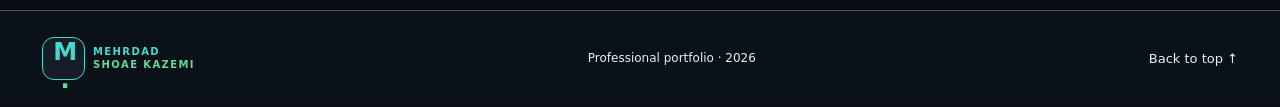
==== commit 807aa4bb: "Feature 2026 Power BI project and years in homepage project summary" ====
--- a/index.html
+++ b/index.html
@@ -38,8 +38,8 @@
   </style>
   <link rel="stylesheet" href="./portfolio-pages.css?v=overview-lists-2">
   <title>Mehrdad Shoae Kazemi — Data Engineer & Analyst</title>
-  <script src="./content.js" defer></script>
-  <script src="./app.js?v=home-overview-20261111" defer></script>
+  <script src="./content.js?v=powerbi-2026" defer></script>
+  <script src="./app.js?v=powerbi-2026" defer></script>
   <script src="./hero.js" defer></script>
 </head>
 <body class="recruiter-home portfolio-landing">
@@ -117,11 +117,11 @@
             <span class="tile-index">03 / WORK</span>
             <h3 id="overview-projects-title">Projects</h3>
             <ul class="overview-summary-list" id="home-projects">
-              <li>Harmonising clinical registry data across Europe</li>
-              <li>Investigating a clinical cohort-selection error</li>
-              <li>Optimising an inherited R processing pipeline</li>
-              <li>Building country-level study dashboards</li>
-              <li>Predicting TCR–pMHC binding with deep learning</li>
+              <li><strong>2026</strong> — EuroSpA Power BI dashboards on synthetic pooled data</li>
+              <li><strong>2023–present</strong> — Harmonising clinical registry data</li>
+              <li><strong>2023–2026</strong> — Clinical cohort quality-control investigation</li>
+              <li><strong>2023–2026</strong> — Optimising an inherited R processing pipeline</li>
+              <li><strong>2021</strong> — Predicting TCR–pMHC binding with deep learning</li>
             </ul>
           </article>
           <article class="overview-summary" aria-labelledby="overview-achievements-title">
--- a/portfolio-pages.css
+++ b/portfolio-pages.css
@@ -152,3 +152,93 @@
   .portfolio-detail .section-padding {padding-top: 34px; padding-bottom: 54px;}
   .portfolio-detail .detail-next {padding-bottom: 52px;}
 }
+
+/* Detailed project cards: year, verified source links and synthetic previews. */
+.portfolio-detail .recruiter-project-card {
+  cursor: default;
+  padding: 0;
+  overflow: hidden;
+  align-items: stretch;
+  gap: 0;
+}
+.portfolio-detail .project-open-button {
+  appearance: none;
+  background: transparent;
+  border: 0;
+  display: flex;
+  flex: 1;
+  flex-direction: column;
+  align-items: flex-start;
+  width: 100%;
+  padding: 25px 26px 17px;
+  text-align: left;
+  color: inherit;
+  font: inherit;
+  cursor: pointer;
+}
+.portfolio-detail .project-open-button:hover .project-title { color: #48d8cd; }
+.portfolio-detail .project-open-button:focus-visible {outline: 2px solid #48d8cd;outline-offset:-3px}
+.portfolio-detail .project-year {
+  font: 700 12px ui-monospace,monospace;
+  letter-spacing: .06em;
+  margin: 0 0 12px;
+  color: #a8c0d0;
+}
+.portfolio-detail .project-open-button .project-blurb {flex: 1}
+.portfolio-detail .project-resources {
+  display: flex;
+  align-items: center;
+  flex-wrap: wrap;
+  gap: 9px 15px;
+  border-top: 1px solid #375466;
+  margin-top: auto;
+  padding: 17px 24px 20px;
+}
+.portfolio-detail a.project-resource-link {
+  color: #48d8cd;
+  font-size: 12px;
+  font-weight: 800;
+  text-decoration: none;
+  padding: 6px 0;
+}
+.portfolio-detail a.project-resource-link:hover { text-decoration: underline; }
+.portfolio-detail .project-resource-note {
+  color: #93abb9;
+  font-size: 12px;
+  font-style: italic;
+}
+.portfolio-detail .recruiter-project-card.featured-case-study {
+  grid-column: 1 / -1;
+  display: grid;
+  grid-template-columns: minmax(0, .9fr) minmax(0, 1.1fr);
+}
+.portfolio-detail .featured-case-study .project-open-button {grid-column: 1;grid-row:1;}
+.portfolio-detail .project-animated-preview {
+  grid-column: 2;
+  grid-row: 1;
+  display: block;
+  align-self: center;
+  width: calc(100% - 18px);
+  height: auto;
+  margin: 9px;
+  border: 1px solid #36566b;
+  border-radius: 9px;
+}
+.portfolio-detail .featured-case-study>.project-resources {grid-column:1/-1;grid-row:2}
+.portfolio-detail .case-study-preview {
+  display: block;
+  width: 100%;
+  height: auto;
+  border-radius: 10px;
+  border: 1px solid #375466;
+  margin: 18px 0 10px;
+}
+.portfolio-detail .dialog-section .project-resources {padding: 14px 0 0;margin: 12px 0 0}
+@media(max-width:690px){
+  .portfolio-detail .recruiter-project-card.featured-case-study {grid-template-columns:1fr}
+  .portfolio-detail .featured-case-study .project-open-button {grid-column:1;grid-row:1}
+  .portfolio-detail .project-animated-preview {grid-column:1;grid-row:2;width:calc(100% - 30px);margin:0 15px 15px}
+  .portfolio-detail .featured-case-study>.project-resources {grid-column:1;grid-row:3}
+  .portfolio-detail .project-open-button {padding:20px}
+  .portfolio-detail .project-resources {padding:12px 20px 18px}
+}
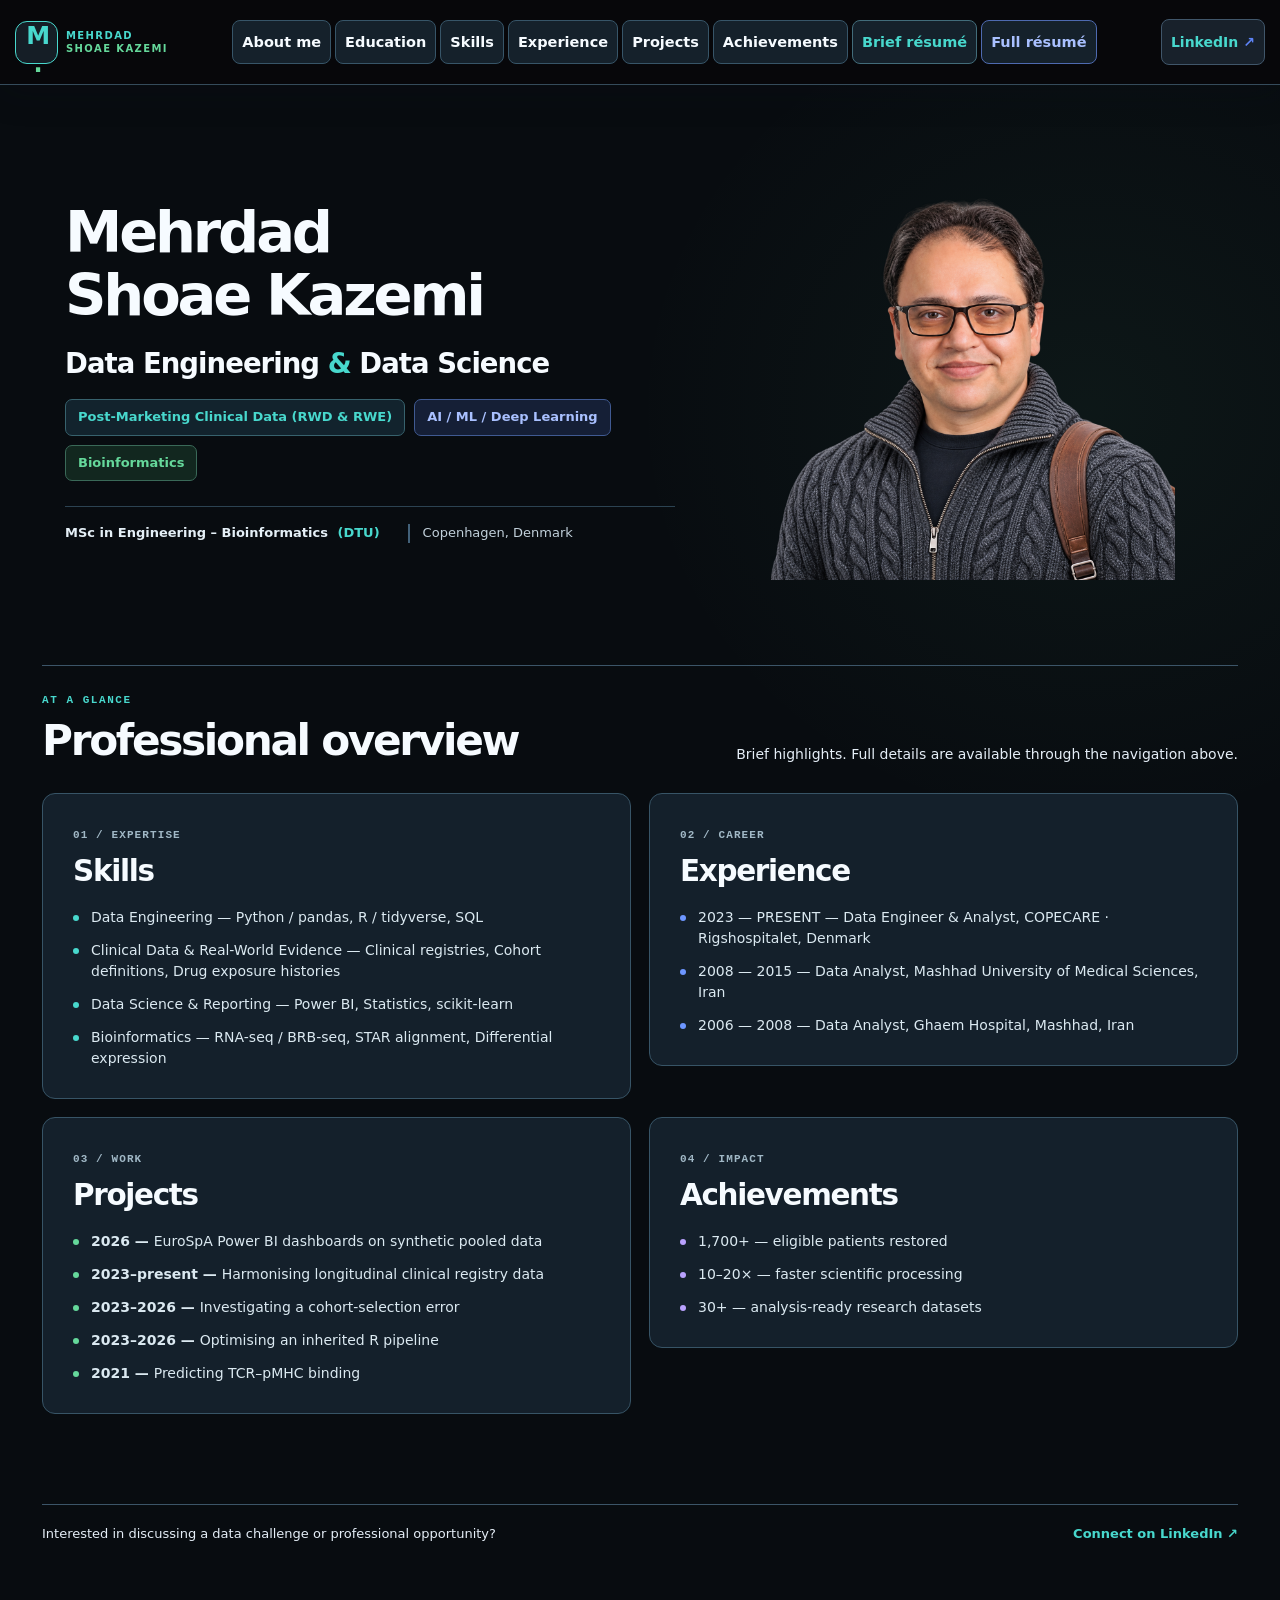
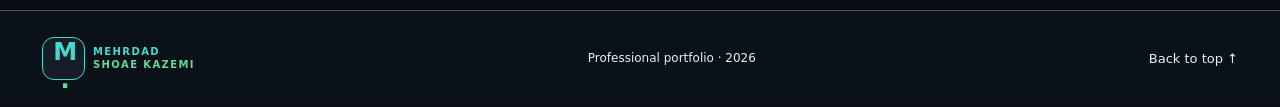
==== commit d34bb026: "Make homepage project titles link directly to project-specific pages" ====
--- a/index.html
+++ b/index.html
@@ -36,10 +36,10 @@
       background-image: none !important;
     }
   </style>
-  <link rel="stylesheet" href="./portfolio-pages.css?v=overview-lists-2">
+  <link rel="stylesheet" href="./portfolio-pages.css?v=project-titles-3">
   <title>Mehrdad Shoae Kazemi — Data Engineer & Analyst</title>
-  <script src="./content.js?v=powerbi-2026" defer></script>
-  <script src="./app.js?v=powerbi-2026" defer></script>
+  <script src="./content.js?v=four-dashboard-links-3" defer></script>
+  <script src="./app.js?v=four-dashboard-links-3" defer></script>
   <script src="./hero.js" defer></script>
 </head>
 <body class="recruiter-home portfolio-landing">
@@ -117,11 +117,11 @@
             <span class="tile-index">03 / WORK</span>
             <h3 id="overview-projects-title">Projects</h3>
             <ul class="overview-summary-list" id="home-projects">
-              <li><strong>2026</strong> — EuroSpA Power BI dashboards on synthetic pooled data</li>
-              <li><strong>2023–present</strong> — Harmonising clinical registry data</li>
-              <li><strong>2023–2026</strong> — Clinical cohort quality-control investigation</li>
-              <li><strong>2023–2026</strong> — Optimising an inherited R processing pipeline</li>
-              <li><strong>2021</strong> — Predicting TCR–pMHC binding with deep learning</li>
+              <li><strong>2026 — </strong><a class="home-project-link" href="./projects/eurospa-powerbi/index.html">EuroSpA Power BI dashboards on synthetic pooled data</a></li>
+              <li><strong>2023–present — </strong><a class="home-project-link" href="./project.html?id=eurospa-harmonisation">Harmonising clinical registry data</a></li>
+              <li><strong>2023–2026 — </strong><a class="home-project-link" href="./project.html?id=quality-recovery">Clinical cohort quality-control investigation</a></li>
+              <li><strong>2023–2026 — </strong><a class="home-project-link" href="./project.html?id=workflow-acceleration">Optimising an inherited R processing pipeline</a></li>
+              <li><strong>2021 — </strong><a class="home-project-link" href="./project.html?id=tcr-pmhc">Predicting TCR–pMHC binding with deep learning</a></li>
             </ul>
           </article>
           <article class="overview-summary" aria-labelledby="overview-achievements-title">
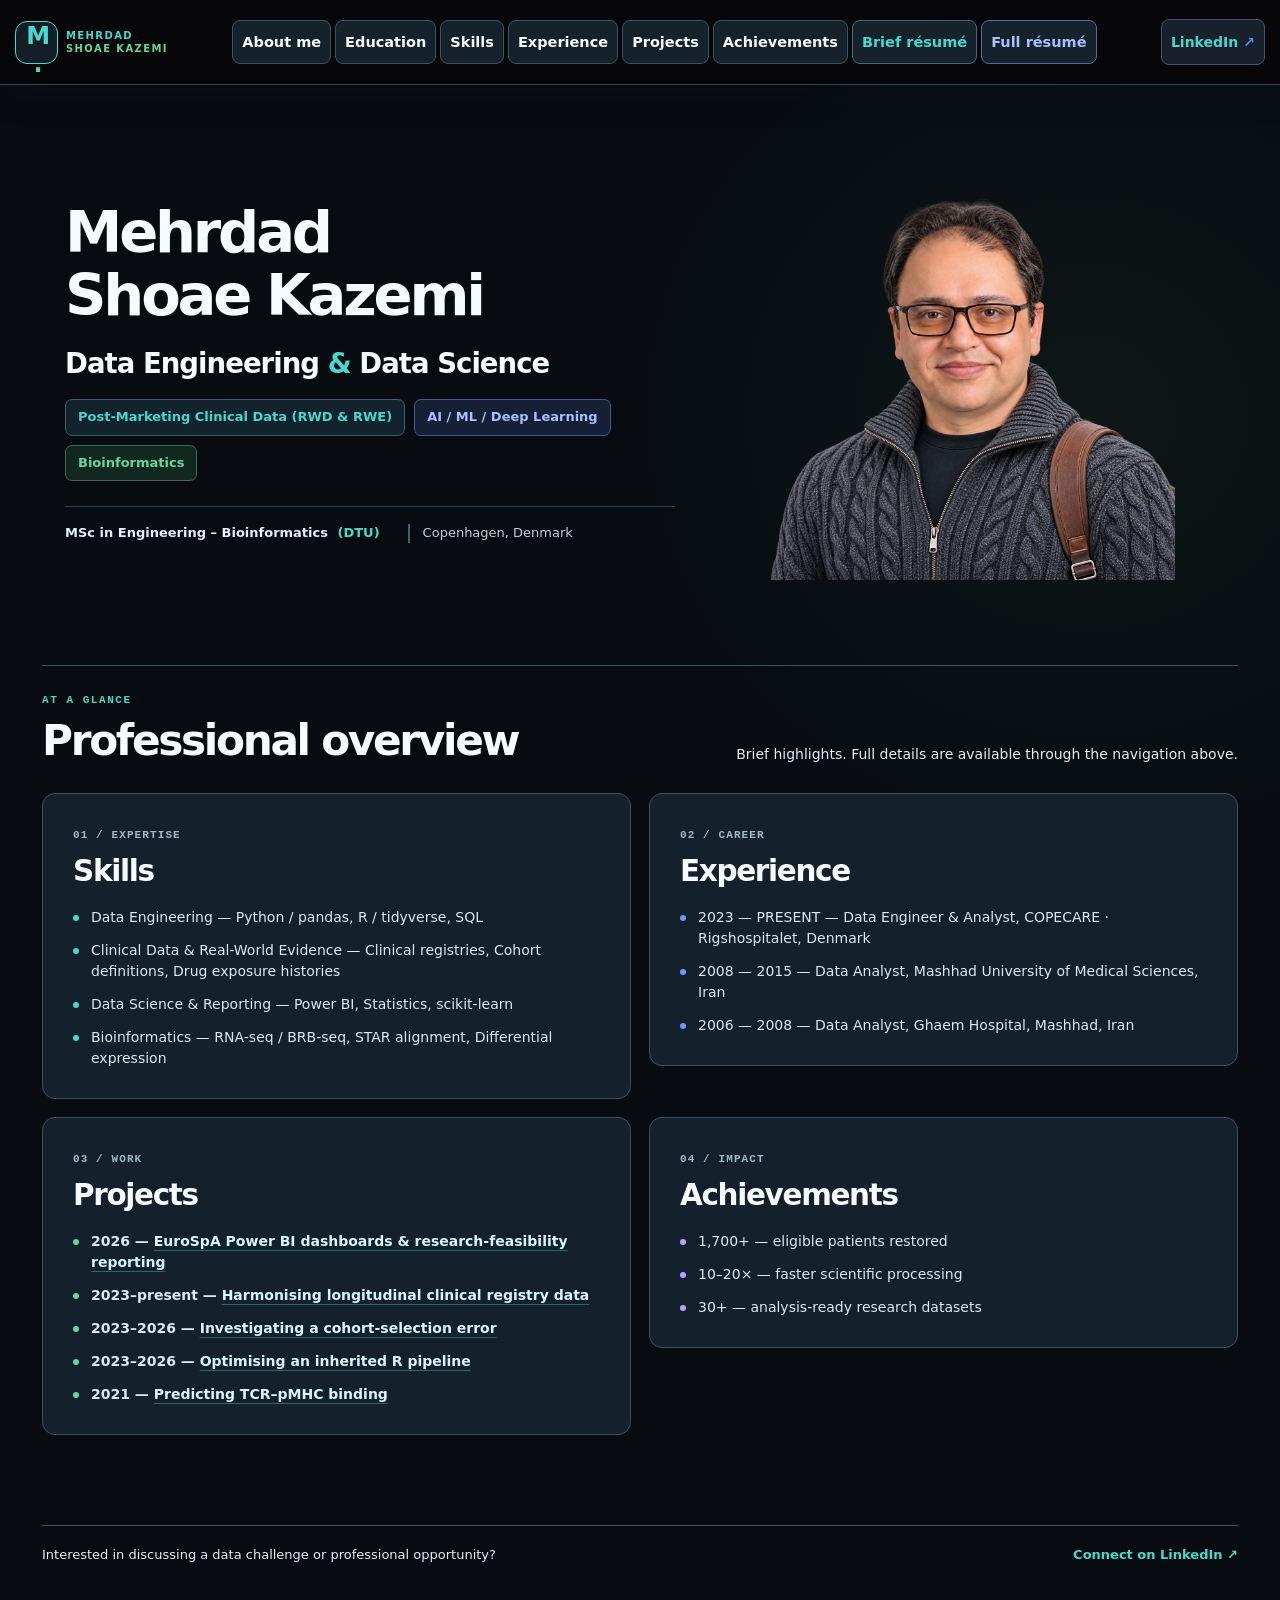
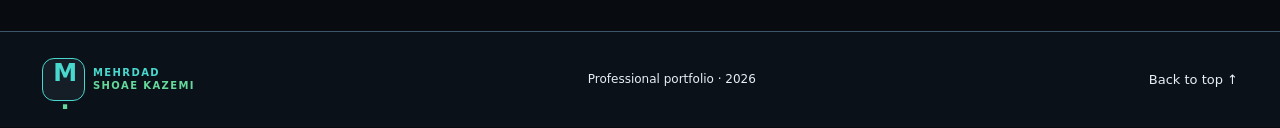
==== commit 08ce0bf9: "Link and document interactive synthetic EuroSpA dashboard experience" ====
--- a/index.html
+++ b/index.html
@@ -117,7 +117,7 @@
             <span class="tile-index">03 / WORK</span>
             <h3 id="overview-projects-title">Projects</h3>
             <ul class="overview-summary-list" id="home-projects">
-              <li><strong>2026 — </strong><a class="home-project-link" href="./projects/eurospa-powerbi/index.html">EuroSpA Power BI dashboards on synthetic pooled data</a></li>
+              <li><strong>2026 — </strong><a class="home-project-link" href="./projects/eurospa-powerbi/index.html">Interactive EuroSpA Power BI dashboards on synthetic pooled data</a></li>
               <li><strong>2023–present — </strong><a class="home-project-link" href="./project.html?id=eurospa-harmonisation">Harmonising clinical registry data</a></li>
               <li><strong>2023–2026 — </strong><a class="home-project-link" href="./project.html?id=quality-recovery">Clinical cohort quality-control investigation</a></li>
               <li><strong>2023–2026 — </strong><a class="home-project-link" href="./project.html?id=workflow-acceleration">Optimising an inherited R processing pipeline</a></li>
--- a/portfolio-pages.css
+++ b/portfolio-pages.css
@@ -242,3 +242,19 @@
   .portfolio-detail .project-open-button {padding:20px}
   .portfolio-detail .project-resources {padding:12px 20px 18px}
 }
+
+/* Homepage project titles: links to their real case-study pages.
+   Other homepage overview lists remain non-interactive. */
+.portfolio-landing .overview-summary-list .home-project-link {
+  color: #d9f5fb;
+  text-decoration: underline;
+  text-decoration-color: rgba(72,216,205,.4);
+  text-underline-offset: 4px;
+  font-weight: 650;
+  transition: color .2s,text-decoration-color .2s;
+}
+.portfolio-landing .overview-summary-list .home-project-link:hover,
+.portfolio-landing .overview-summary-list .home-project-link:focus-visible {
+  color: #48d8cd;
+  text-decoration-color: #48d8cd;
+}
